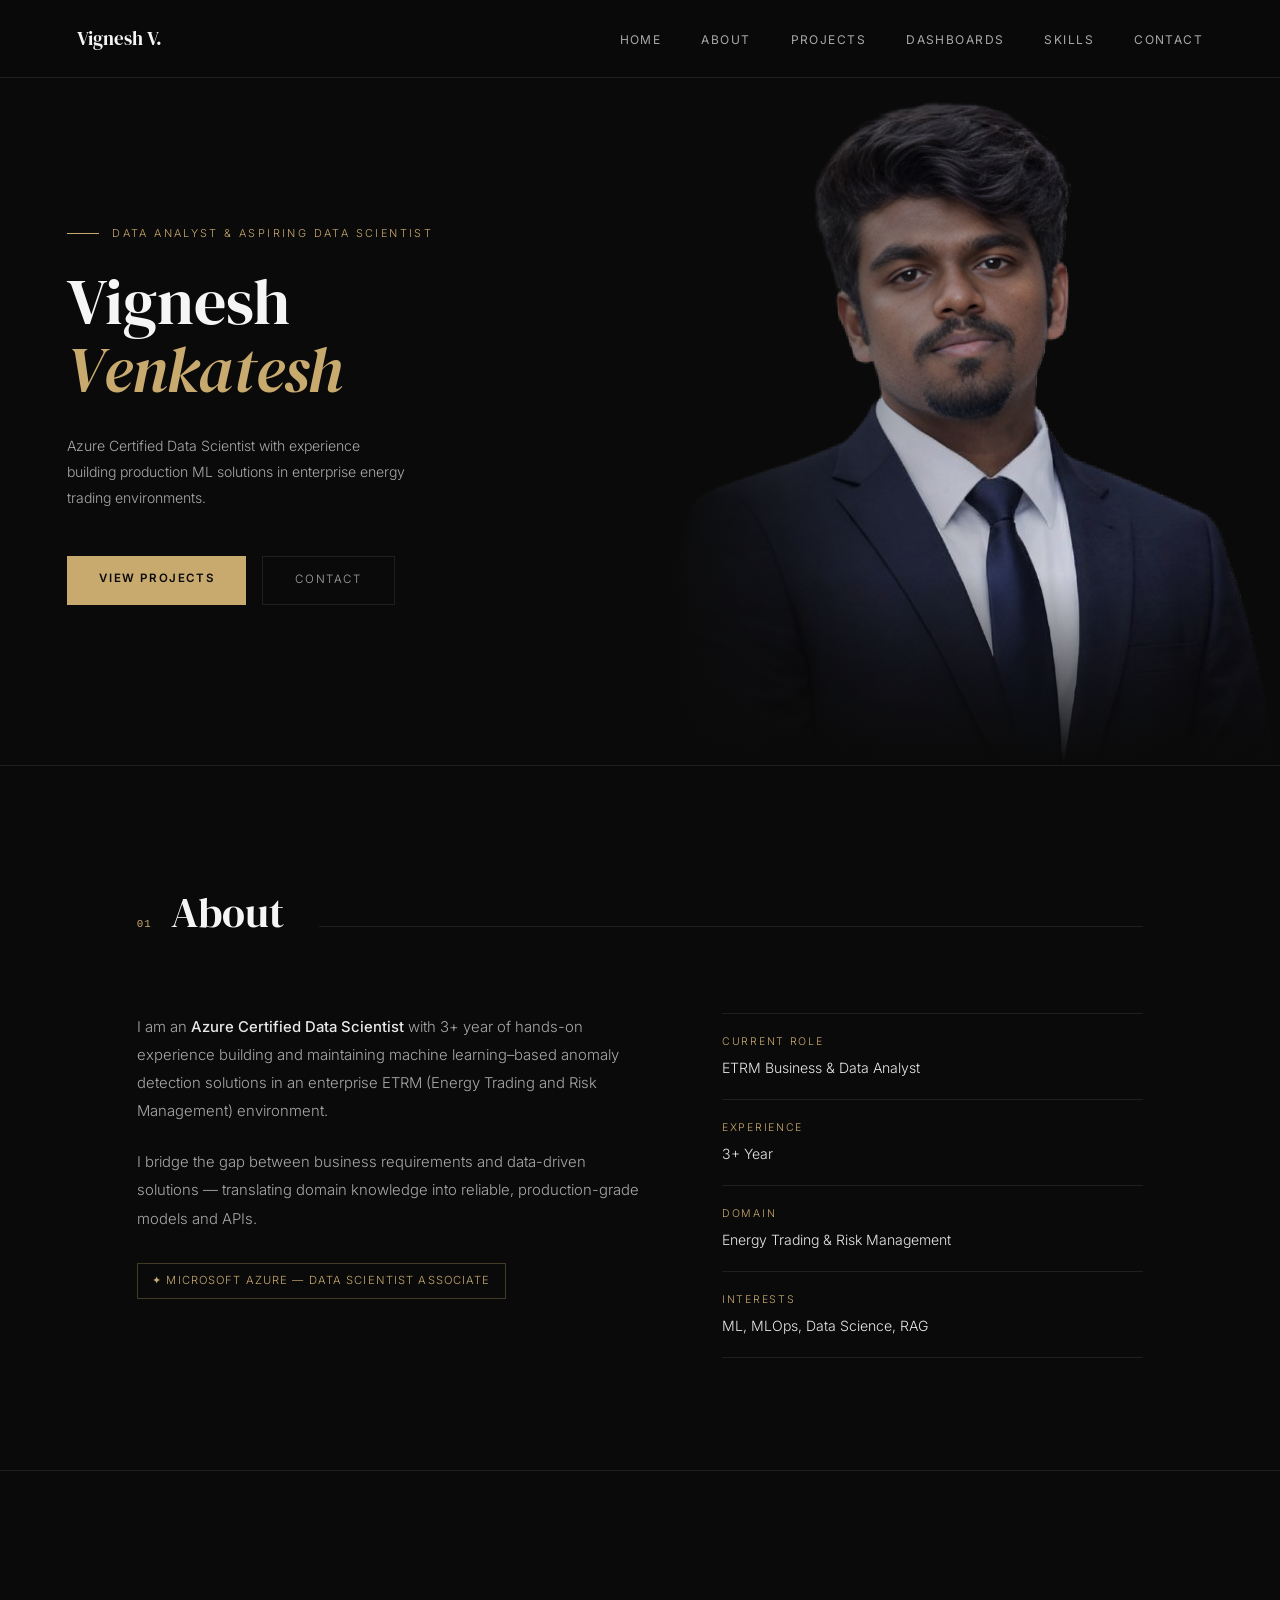
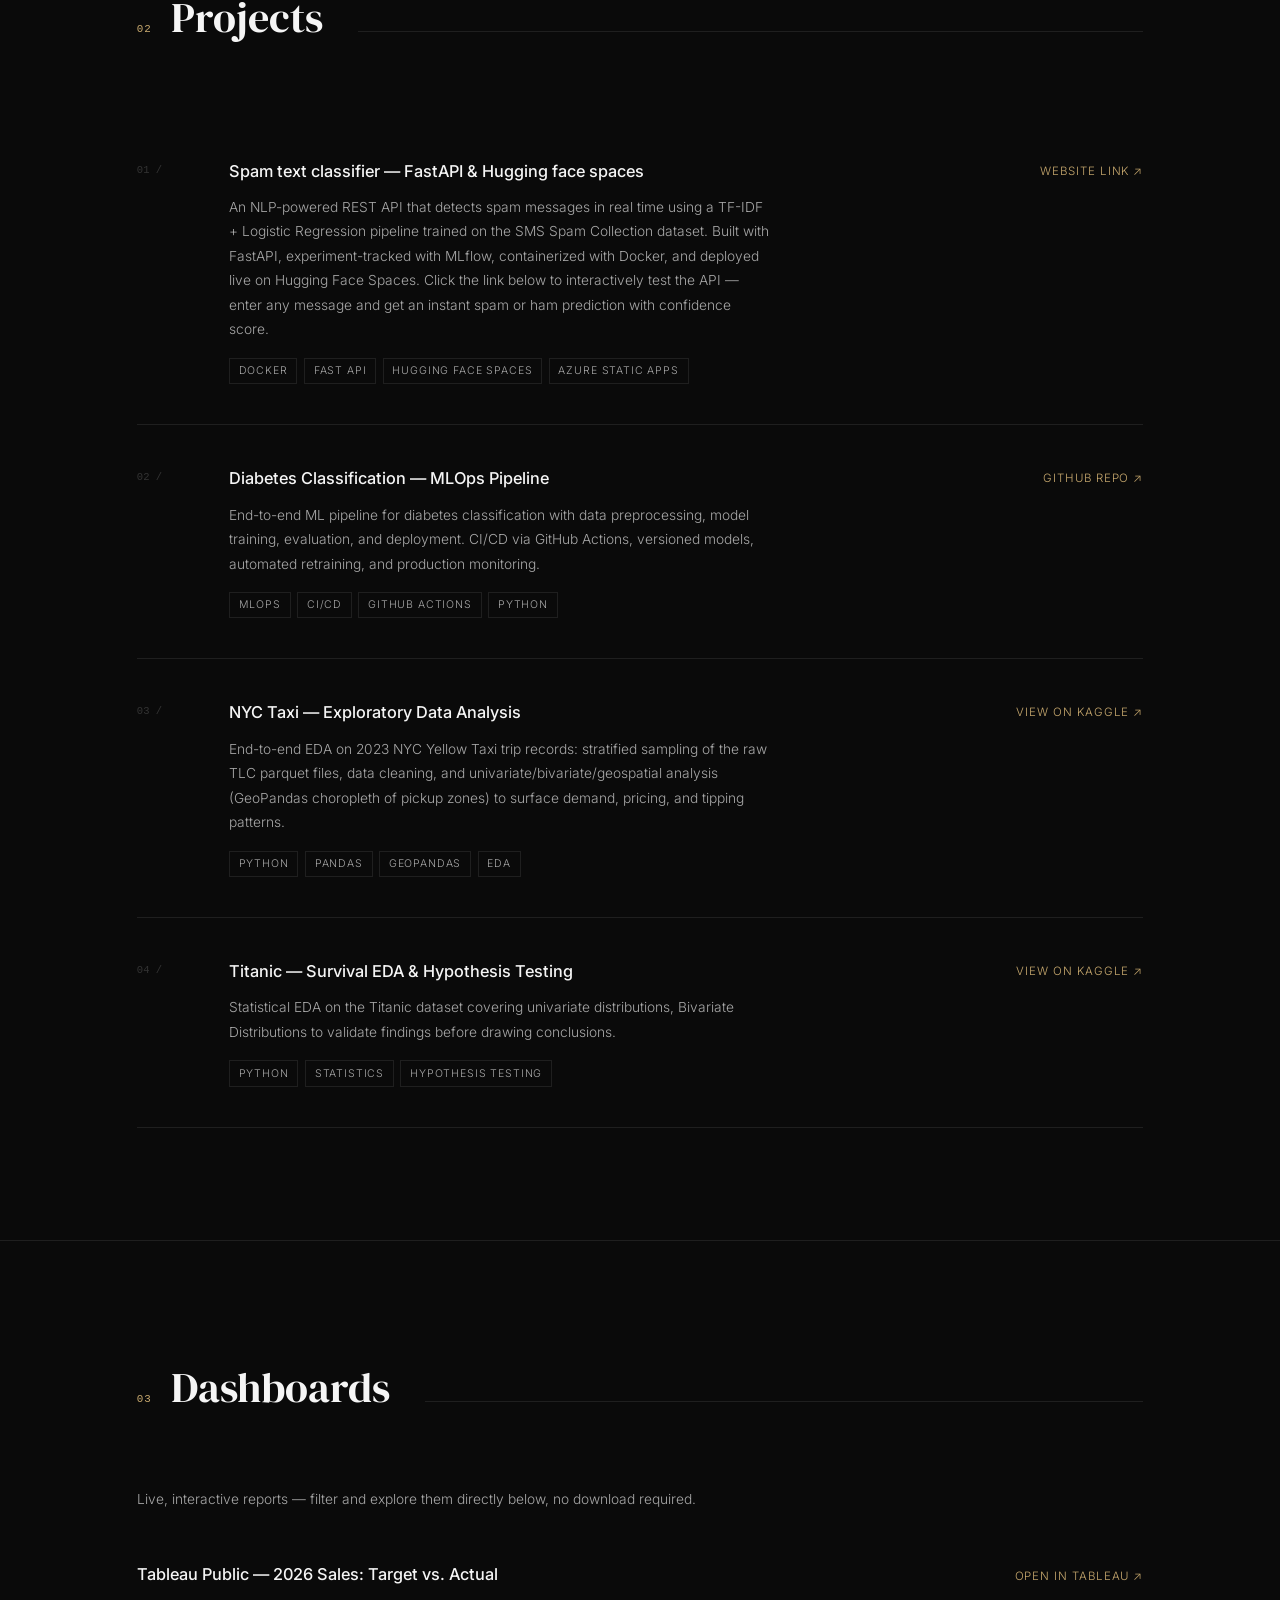
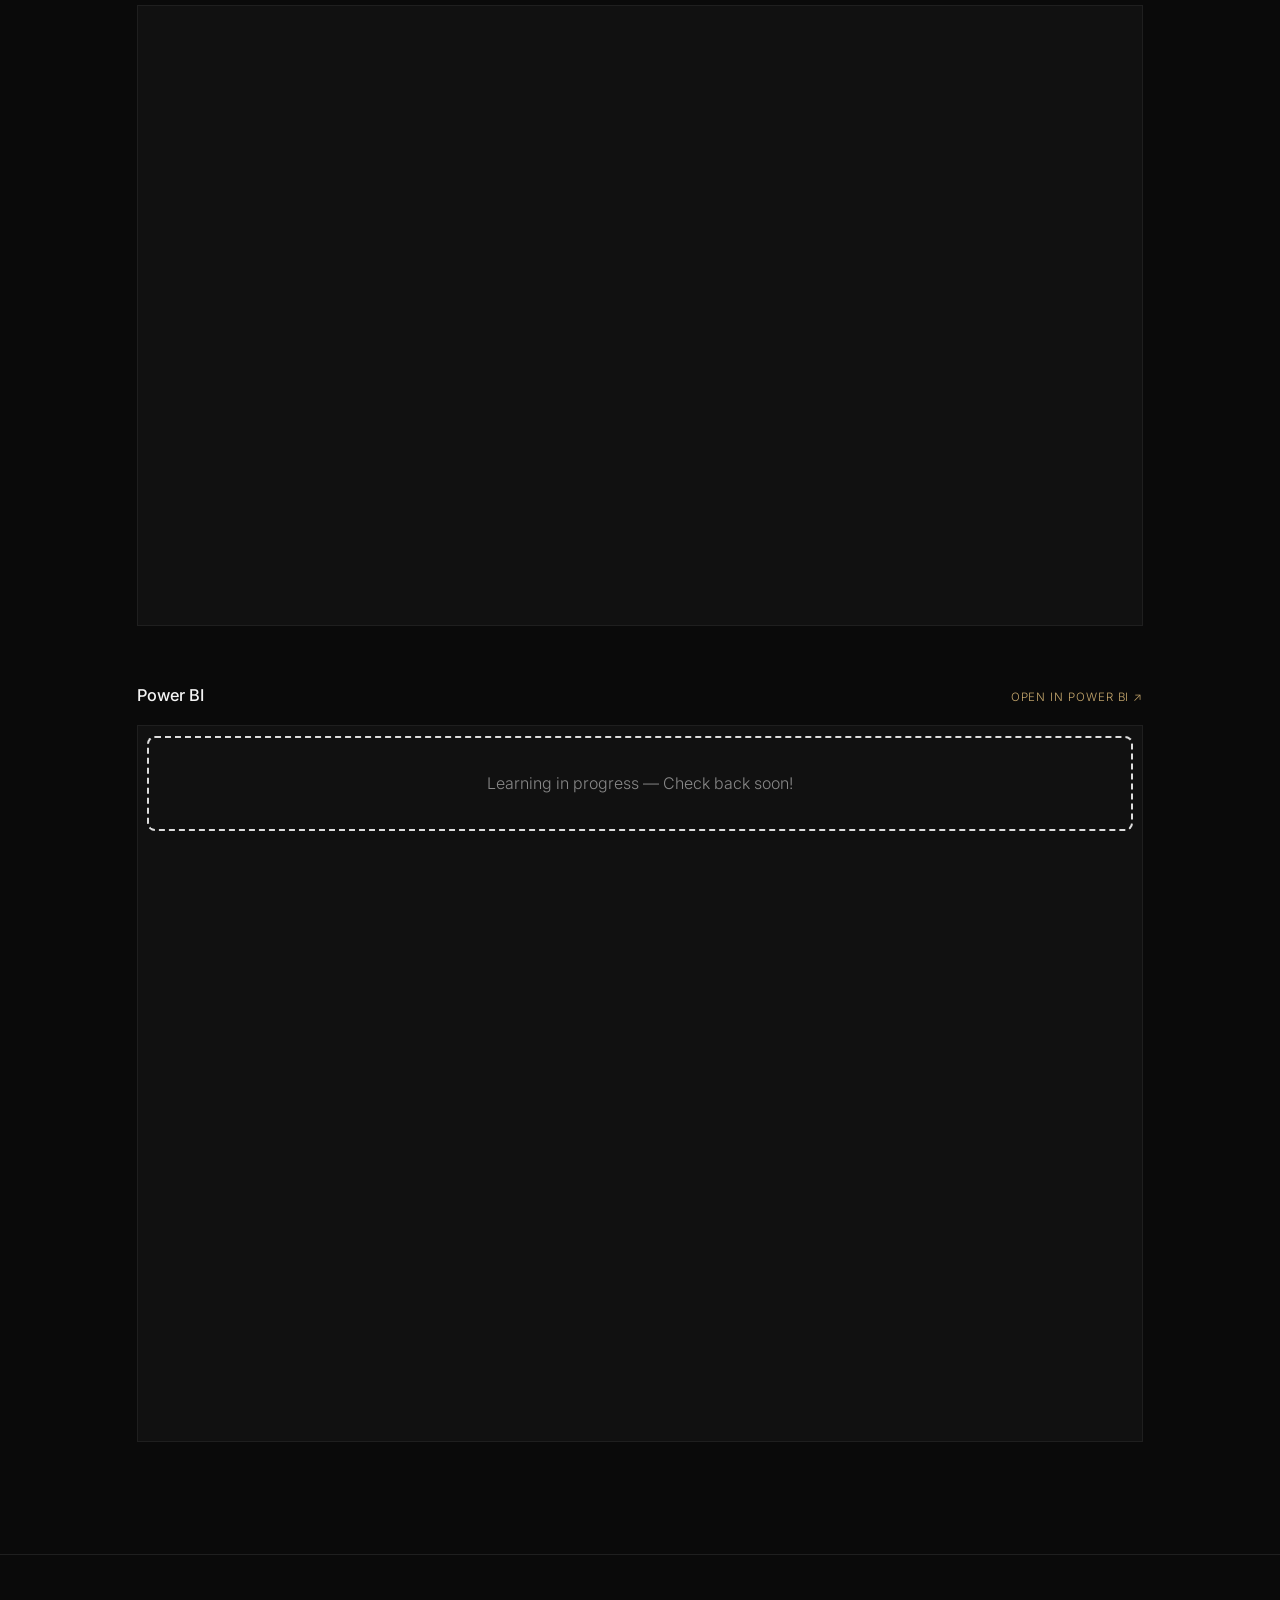
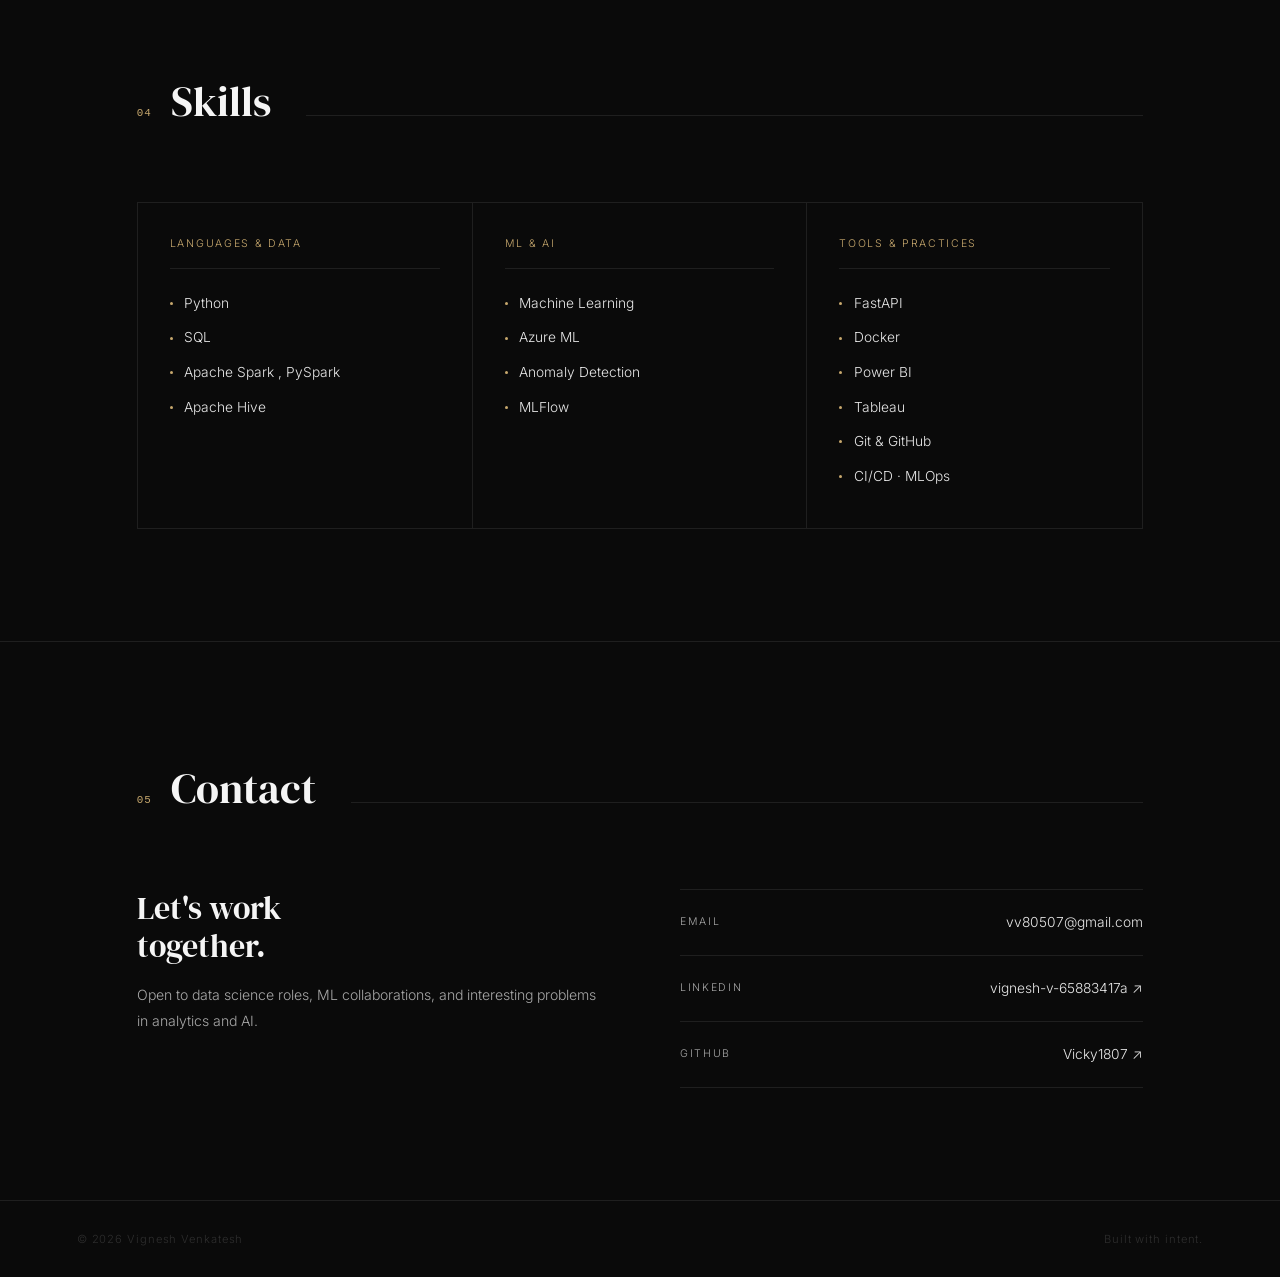
==== index.html @ f5998742 "updated skills section" ====
<!doctype html>
<html lang="en">
  <head>
    <meta charset="UTF-8" />
    <meta name="viewport" content="width=device-width, initial-scale=1.0" />
    <title>Vignesh — Data Scientist</title>
    <link href="https://fonts.googleapis.com/css2?family=Inter:wght@300;400;500;600&family=DM+Serif+Display:ital@0;1&display=swap" rel="stylesheet" />
    <style>
      *, *::before, *::after { box-sizing: border-box; margin: 0; padding: 0; }

      :root {
        --bg:       #0a0a0a;
        --surface:  #111111;
        --border:   #1f1f1f;
        --accent:   #c8a96e;
        --text:     #a8a8a8;
        --text-hi:  #e8e8e8;
        --white:    #f5f5f5;
        --serif:    'DM Serif Display', serif;
        --sans:     'Inter', sans-serif;
        --mono:     'Courier New', monospace;
      }

      html { scroll-behavior: smooth; }

      body {
        background: var(--bg);
        color: var(--text);
        font-family: var(--sans);
        font-weight: 300;
        line-height: 1.7;
        overflow-x: hidden;
      }

      /* ── NAV ── */
      nav {
        position: fixed;
        top: 0; left: 0; right: 0;
        z-index: 100;
        display: flex;
        align-items: center;
        justify-content: space-between;
        padding: 1.4rem 6%;
        background: rgba(10,10,10,0.92);
        backdrop-filter: blur(16px);
        border-bottom: 1px solid var(--border);
      }

      .logo {
        font-family: var(--serif);
        font-size: 1.2rem;
        color: var(--white);
        font-weight: 400;
      }

      nav ul { list-style: none; display: flex; gap: 2.5rem; }

      nav ul a {
        font-size: 0.75rem;
        font-weight: 400;
        color: var(--text);
        text-decoration: none;
        letter-spacing: 0.12em;
        text-transform: uppercase;
        transition: color 0.2s;
      }

      nav ul a:hover { color: var(--white); }

      /* ── HERO ── */
      .hero {
        min-height: 85vh;
        display: grid;
        grid-template-columns: 1fr 0.9fr;
        overflow: hidden;
      }

      .hero-left {
        display: flex;
        flex-direction: column;
        justify-content: center;
        padding: 8rem 6% 4rem 10%;
        position: relative;
        z-index: 2;
      }

      .hero-eyebrow {
        font-size: 0.68rem;
        letter-spacing: 0.22em;
        text-transform: uppercase;
        color: var(--accent);
        margin-bottom: 1.6rem;
        display: flex;
        align-items: center;
        gap: 0.8rem;
        animation: fadeUp 1s ease both;
      }

      .hero-eyebrow::before {
        content: '';
        width: 2rem; height: 1px;
        background: var(--accent);
      }

      .hero-left h1 {
        font-family: var(--serif);
        font-size: clamp(3rem, 5vw, 5rem);
        font-weight: 400;
        color: var(--white);
        line-height: 1.06;
        margin-bottom: 1.8rem;
        animation: fadeUp 1s 0.1s ease both;
      }

      .hero-left h1 em {
        color: var(--accent);
        font-style: italic;
      }

      .hero-desc {
        font-size: 0.88rem;
        color: var(--text);
        max-width: 340px;
        line-height: 1.85;
        margin-bottom: 2.8rem;
        animation: fadeUp 1s 0.2s ease both;
      }

      .hero-actions {
        display: flex;
        gap: 1rem;
        animation: fadeUp 1s 0.3s ease both;
      }

      .btn-primary {
        padding: 0.85rem 2rem;
        background: var(--accent);
        color: #0a0a0a;
        font-size: 0.72rem;
        font-weight: 600;
        letter-spacing: 0.14em;
        text-transform: uppercase;
        text-decoration: none;
        transition: opacity 0.2s;
      }

      .btn-primary:hover { opacity: 0.82; }

      .btn-ghost {
        padding: 0.85rem 2rem;
        border: 1px solid var(--border);
        color: var(--text);
        font-size: 0.72rem;
        letter-spacing: 0.14em;
        text-transform: uppercase;
        text-decoration: none;
        transition: border-color 0.2s, color 0.2s;
      }

      .btn-ghost:hover { border-color: var(--text); color: var(--white); }

      /* Right — full-bleed portrait, NO circle */
      .hero-right {
        position: relative;
        overflow: hidden;
        padding-top: 5rem;
      }

      .hero-right img {
        width: 100%;
        height: 100%;
        object-fit: cover;
        object-position: top center;
        display: block;
        filter: grayscale(10%) contrast(1.04);
        animation: imgReveal 1.3s 0.15s cubic-bezier(0.77,0,0.18,1) both;
      }

      /* Blend left edge into background */
      .hero-right::before {
        content: '';
        position: absolute;
        inset: 0;
        background: linear-gradient(to right, var(--bg) 0%, rgba(10,10,10,0.25) 35%, transparent 65%);
        z-index: 1;
      }

      /* Bottom fade */
      .hero-right::after {
        content: '';
        position: absolute;
        bottom: 0; left: 0; right: 0;
        height: 25%;
        background: linear-gradient(to top, var(--bg), transparent);
        z-index: 1;
      }

      /* ── DIVIDER ── */
      .divider { width: 100%; height: 1px; background: var(--border); }

      /* ── SECTIONS ── */
      .section {
        padding: 7rem 6%;
        max-width: 1160px;
        margin: 0 auto;
      }

      .section-header {
        display: flex;
        align-items: baseline;
        gap: 1.2rem;
        margin-bottom: 4rem;
      }

      .section-num {
        font-family: var(--mono);
        font-size: 0.68rem;
        color: var(--accent);
        letter-spacing: 0.08em;
      }

      .section-header h2 {
        font-family: var(--serif);
        font-size: clamp(1.8rem, 3.5vw, 2.6rem);
        font-weight: 400;
        color: var(--white);
      }

      .section-header::after {
        content: '';
        flex: 1;
        height: 1px;
        background: var(--border);
        margin-left: 1rem;
      }

      /* ── ABOUT ── */
      .about-grid {
        display: grid;
        grid-template-columns: 1.2fr 1fr;
        gap: 5rem;
        align-items: start;
      }

      .about-text p {
        font-size: 0.93rem;
        line-height: 1.9;
        color: var(--text);
        margin-bottom: 1.4rem;
      }

      .about-text p strong { color: var(--text-hi); font-weight: 500; }

      .cert-tag {
        display: inline-flex;
        align-items: center;
        gap: 0.5rem;
        padding: 0.45rem 0.9rem;
        border: 1px solid rgba(200,169,110,0.3);
        color: var(--accent);
        font-size: 0.7rem;
        letter-spacing: 0.1em;
        text-transform: uppercase;
        margin-top: 0.5rem;
      }

      .about-meta { display: flex; flex-direction: column; }

      .meta-item {
        padding: 1.2rem 0;
        border-bottom: 1px solid var(--border);
      }

      .meta-item:first-child { border-top: 1px solid var(--border); }

      .meta-label {
        font-size: 0.66rem;
        letter-spacing: 0.16em;
        text-transform: uppercase;
        color: var(--accent);
        margin-bottom: 0.3rem;
      }

      .meta-value { font-size: 0.88rem; color: var(--text-hi); }

      /* ── PROJECTS ── */
      .project-item {
        display: grid;
        grid-template-columns: 60px 1fr auto;
        gap: 2rem;
        padding: 2.5rem 0;
        border-bottom: 1px solid var(--border);
        transition: padding-left 0.25s;
      }

      .project-item:first-child { border-top: 1px solid var(--border); }
      .project-item:hover { padding-left: 0.8rem; }

      .project-index {
        font-family: var(--mono);
        font-size: 0.66rem;
        color: #333;
        padding-top: 0.25rem;
      }

      .project-body h3 {
        font-size: 1.02rem;
        font-weight: 500;
        color: var(--white);
        margin-bottom: 0.6rem;
      }

      .project-body p {
        font-size: 0.86rem;
        color: var(--text);
        line-height: 1.78;
        max-width: 540px;
      }

      .project-tags {
        display: flex;
        flex-wrap: wrap;
        gap: 0.4rem;
        margin-top: 1rem;
      }

      .project-tags span {
        font-size: 0.66rem;
        letter-spacing: 0.08em;
        text-transform: uppercase;
        color: var(--text);
        border: 1px solid var(--border);
        padding: 0.2rem 0.55rem;
      }

      .project-link-btn {
        color: var(--accent);
        text-decoration: none;
        font-size: 0.72rem;
        letter-spacing: 0.08em;
        text-transform: uppercase;
        padding-top: 0.25rem;
        white-space: nowrap;
        transition: opacity 0.2s;
      }

      .project-link-btn:hover { opacity: 0.65; }

      /* ── DASHBOARDS ── */
      .dash-item { margin-bottom: 3.5rem; }
      .dash-item:last-child { margin-bottom: 0; }

      .dash-head {
        display: flex;
        align-items: baseline;
        justify-content: space-between;
        gap: 1rem;
        margin-bottom: 1rem;
      }

      .dash-head h3 {
        font-size: 1.02rem;
        font-weight: 500;
        color: var(--white);
      }

      .dash-frame {
        border: 1px solid var(--border);
        background: var(--surface);
        padding: 0.6rem;
        overflow: hidden;
      }

      .dash-frame iframe { display: block; border: none; }

      /* ── SKILLS ── */
      .skills-layout {
        display: grid;
        grid-template-columns: repeat(3, 1fr);
        border: 1px solid var(--border);
      }

      .skill-group {
        padding: 2rem 2rem 2.5rem;
        border-right: 1px solid var(--border);
      }

      .skill-group:last-child { border-right: none; }

      .skill-group-title {
        font-size: 0.66rem;
        letter-spacing: 0.16em;
        text-transform: uppercase;
        color: var(--accent);
        margin-bottom: 1.4rem;
        padding-bottom: 1rem;
        border-bottom: 1px solid var(--border);
      }

      .skill-group ul { list-style: none; display: flex; flex-direction: column; gap: 0.7rem; }

      .skill-group li {
        font-size: 0.86rem;
        color: var(--text-hi);
        display: flex;
        align-items: center;
        gap: 0.7rem;
      }

      .skill-group li::before {
        content: '';
        width: 3px; height: 3px;
        background: var(--accent);
        border-radius: 50%;
        flex-shrink: 0;
      }

      /* ── CONTACT ── */
      .contact-grid {
        display: grid;
        grid-template-columns: 1fr 1fr;
        gap: 5rem;
        align-items: start;
      }

      .contact-intro h3 {
        font-family: var(--serif);
        font-size: 2rem;
        font-weight: 400;
        color: var(--white);
        margin-bottom: 1rem;
        line-height: 1.2;
      }

      .contact-intro p {
        font-size: 0.88rem;
        color: var(--text);
        line-height: 1.85;
      }

      .contact-row {
        display: flex;
        align-items: center;
        justify-content: space-between;
        padding: 1.3rem 0;
        border-bottom: 1px solid var(--border);
        text-decoration: none;
        transition: padding-left 0.2s;
      }

      .contact-row:first-child { border-top: 1px solid var(--border); }
      .contact-row:hover { padding-left: 0.5rem; }

      .contact-row-label {
        font-size: 0.66rem;
        letter-spacing: 0.16em;
        text-transform: uppercase;
        color: var(--text);
      }

      .contact-row-value {
        font-size: 0.86rem;
        color: var(--text-hi);
        transition: color 0.2s;
      }

      .contact-row:hover .contact-row-value { color: var(--accent); }

      /* ── FOOTER ── */
      footer {
        border-top: 1px solid var(--border);
        padding: 1.8rem 6%;
        display: flex;
        justify-content: space-between;
        font-size: 0.7rem;
        letter-spacing: 0.08em;
        color: #2e2e2e;
      }

      /* ── ANIMATIONS ── */
      @keyframes fadeUp {
        from { opacity: 0; transform: translateY(22px); }
        to   { opacity: 1; transform: translateY(0); }
      }

      @keyframes imgReveal {
        from { clip-path: inset(0 100% 0 0); }
        to   { clip-path: inset(0 0% 0 0); }
      }

      /* ── RESPONSIVE ── */
      @media (max-width: 900px) {
        .hero { grid-template-columns: 1fr; }
        .hero-right { height: 65vw; }
        .hero-left { padding: 8rem 6% 4rem; }
        .about-grid, .contact-grid { grid-template-columns: 1fr; gap: 2.5rem; }
        .skills-layout { grid-template-columns: 1fr; }
        .skill-group { border-right: none; border-bottom: 1px solid var(--border); }
        .skill-group:last-child { border-bottom: none; }
        .project-item { grid-template-columns: 50px 1fr; }
        .project-link-btn { display: none; }
        nav ul { gap: 1.2rem; }
      }
    </style>
  </head>
  <body>

    <nav>
      <div class="logo">Vignesh V.</div>
      <ul>
        <li><a href="#home">Home</a></li>
        <li><a href="#about">About</a></li>
        <li><a href="#projects">Projects</a></li>
        <li><a href="#dashboards">Dashboards</a></li>
        <li><a href="#skills">Skills</a></li>
        <li><a href="#contact">Contact</a></li>
      </ul>
    </nav>

    <!-- HERO -->
    <section id="home" class="hero">
      <div class="hero-left">
        <div class="hero-eyebrow">Data Analyst &amp; Aspiring Data Scientist</div>
        <h1>Vignesh<br><em>Venkatesh</em></h1>
        <p class="hero-desc">
          Azure Certified Data Scientist with experience building production ML solutions
          in enterprise energy trading environments.
        </p>
        <div class="hero-actions">
          <a href="#projects" class="btn-primary">View Projects</a>
          <a href="#contact" class="btn-ghost">Contact</a>
        </div>
      </div>
      <div class="hero-right">
        <img src="vignesh.png" alt="Vignesh Venkatesh" />
      </div>
    </section>

    <div class="divider"></div>

    <!-- ABOUT -->
    <div class="section" id="about">
      <div class="section-header">
        <span class="section-num">01</span>
        <h2>About</h2>
      </div>
      <div class="about-grid">
        <div class="about-text">
          <p>
            I am an <strong>Azure Certified Data Scientist</strong> with 3+ year of hands-on experience
            building and maintaining machine learning–based anomaly detection solutions in an enterprise
            ETRM (Energy Trading and Risk Management) environment.
          </p>
          <p>
            I bridge the gap between business requirements and data-driven solutions — translating
            domain knowledge into reliable, production-grade models and APIs.
          </p>
          <div class="cert-tag">✦ Microsoft Azure — Data Scientist Associate</div>
        </div>
        <div class="about-meta">
          <div class="meta-item">
            <div class="meta-label">Current Role</div>
            <div class="meta-value">ETRM Business & Data Analyst</div>
          </div>
          <div class="meta-item">
            <div class="meta-label">Experience</div>
            <div class="meta-value">3+ Year</div>
          </div>
          <div class="meta-item">
            <div class="meta-label">Domain</div>
            <div class="meta-value">Energy Trading & Risk Management</div>
          </div>
          <div class="meta-item">
            <div class="meta-label">Interests</div>
            <div class="meta-value">ML, MLOps, Data Science, RAG</div>
          </div>
        </div>
      </div>
    </div>

    <div class="divider"></div>

    <!-- PROJECTS -->
    <div class="section" id="projects">
      <div class="section-header">
        <span class="section-num">02</span>
        <h2>Projects</h2>
      </div>

      <div class="project-item">
        <div class="project-index">01 /</div>
        <div class="project-body">
          <h3>Spam text classifier — FastAPI & Hugging face spaces</h3>
          <p>An NLP-powered REST API that detects spam messages in real time using a TF-IDF + Logistic Regression pipeline trained on the SMS Spam Collection dataset. Built with FastAPI, experiment-tracked with MLflow, containerized with Docker, and deployed live on Hugging Face Spaces.
Click the link below to interactively test the API — enter any message and get an instant spam or ham prediction with confidence score.</p>
          <div class="project-tags">
            <span>Docker</span><span>Fast API</span><span>Hugging face spaces</span><span>Azure Static apps</span>
          </div>
        </div>
        <a href="https://lemon-ground-0a6d71c1e.7.azurestaticapps.net/"
           target="_blank" class="project-link-btn">Website Link ↗</a>
      </div>

      <div class="project-item">
        <div class="project-index">02 /</div>
        <div class="project-body">
          <h3>Diabetes Classification — MLOps Pipeline</h3>
          <p>End-to-end ML pipeline for diabetes classification with data preprocessing, model training,
          evaluation, and deployment. CI/CD via GitHub Actions, versioned models, automated retraining,
          and production monitoring.</p>
          <div class="project-tags">
            <span>MLOps</span><span>CI/CD</span><span>GitHub Actions</span><span>Python</span>
          </div>
        </div>
        <a href="https://github.com/Vicky1807/github-actions-for-model-training"
           target="_blank" class="project-link-btn">Github Repo ↗</a>
      </div>

      <div class="project-item">
        <div class="project-index">03 /</div>
        <div class="project-body">
          <h3>NYC Taxi — Exploratory Data Analysis</h3>
          <p>End-to-end EDA on 2023 NYC Yellow Taxi trip records: stratified sampling of the raw
          TLC parquet files, data cleaning, and univariate/bivariate/geospatial analysis (GeoPandas
          choropleth of pickup zones) to surface demand, pricing, and tipping patterns.</p>
          <div class="project-tags">
            <span>Python</span><span>Pandas</span><span>GeoPandas</span><span>EDA</span>
          </div>
        </div>
        <a href="https://www.kaggle.com/vicky1807"
           target="_blank" class="project-link-btn">View on Kaggle ↗</a>
      </div>

      <div class="project-item">
        <div class="project-index">04 /</div>
        <div class="project-body">
          <h3>Titanic — Survival EDA & Hypothesis Testing</h3>
          <p>Statistical EDA on the Titanic dataset covering univariate distributions, Bivariate Distributions to
          validate findings before drawing conclusions.</p>
          <div class="project-tags">
            <span>Python</span><span>Statistics</span><span>Hypothesis Testing</span>
          </div>
        </div>
        <a href="https://www.kaggle.com/code/vickyy1807/eda-on-titanic-passenger-data"
           target="_blank" class="project-link-btn">View on Kaggle ↗</a>
      </div>
    </div>

    <div class="divider"></div>

    <!-- DASHBOARDS -->
    <div class="section" id="dashboards">
      <div class="section-header">
        <span class="section-num">03</span>
        <h2>Dashboards</h2>
      </div>

      <p style="font-size:0.86rem; color:var(--text); max-width:640px; margin-bottom:3rem; line-height:1.85;">
        Live, interactive reports — filter and explore them directly below, no download required.
      </p>

      <div class="dash-item">
        <div class="dash-head">
          <h3>Tableau Public — 2026 Sales: Target vs. Actual</h3>
          <a href="https://public.tableau.com/app/profile/vignesh.v1012" target="_blank" class="project-link-btn">Open in Tableau ↗</a>
        </div>
        <div class="dash-frame">
          <div class='tableauPlaceholder' id='viz1783155967207' style='position: relative'><noscript><a href='#'><img alt='2026 | Sales vs Targets ' src='https:&#47;&#47;public.tableau.com&#47;static&#47;images&#47;Sa&#47;SalestargetvsAchivedKPIViz&#47;CYSales&#47;1_rss.png' style='border: none' /></a></noscript><object class='tableauViz'  style='display:none;'><param name='host_url' value='https%3A%2F%2Fpublic.tableau.com%2F' /> <param name='embed_code_version' value='3' /> <param name='site_root' value='' /><param name='name' value='SalestargetvsAchivedKPIViz&#47;CYSales' /><param name='tabs' value='no' /><param name='toolbar' value='yes' /><param name='static_image' value='https:&#47;&#47;public.tableau.com&#47;static&#47;images&#47;Sa&#47;SalestargetvsAchivedKPIViz&#47;CYSales&#47;1.png' /> <param name='animate_transition' value='yes' /><param name='display_static_image' value='yes' /><param name='display_spinner' value='yes' /><param name='display_overlay' value='yes' /><param name='display_count' value='yes' /><param name='language' value='en-US' /></object></div>                <script type='text/javascript'>                    var divElement = document.getElementById('viz1783155967207');                    var vizElement = divElement.getElementsByTagName('object')[0];                    vizElement.style.width='100%';vizElement.style.height=(divElement.offsetWidth*0.75)+'px';                    var scriptElement = document.createElement('script');                    scriptElement.src = 'https://public.tableau.com/javascripts/api/viz_v1.js';                    vizElement.parentNode.insertBefore(scriptElement, vizElement);                </script>
          <iframe
            src="https://public.tableau.com/app/profile/vignesh.v1012/vizzes"
            width="100%" height="600" frameborder="0" allowfullscreen>
          </iframe>
        </div>
      </div>

      <div class="dash-item">
        <div class="dash-head">
          <h3>Power BI </h3>
          <a href="#" target="_blank" class="project-link-btn">Open in Power BI ↗</a>
        </div>
        <div class="dash-frame">
         <div style="padding: 2rem; text-align: center; color: #888; border: 2px dashed #ddd; border-radius: 8px;">
            Learning in progress — Check back soon!
          </div>
          <iframe
            src="https://app.powerbi.com/view?r=YOUR_PUBLISH_TO_WEB_ID"
            width="100%" height="600" frameborder="0" allowfullscreen>
          </iframe>
        </div>
      </div>
    </div>

    <div class="divider"></div>

    <!-- SKILLS -->
    <div class="section" id="skills">
      <div class="section-header">
        <span class="section-num">04</span>
        <h2>Skills</h2>
      </div>
      <div class="skills-layout">
        <div class="skill-group">
          <div class="skill-group-title">Languages & Data</div>
          <ul>
            <li>Python</li>
            <li>SQL</li>
            <li>Apache Spark , PySpark</li>
            <li>Apache Hive</li>
          </ul>
        </div>
        <div class="skill-group">
          <div class="skill-group-title">ML & AI</div>
          <ul>
            <li>Machine Learning</li>
            <li>Azure ML</li>
            <li>Anomaly Detection</li>
            <li>MLFlow</li>
          </ul>
        </div>
        <div class="skill-group">
          <div class="skill-group-title">Tools & Practices</div>
          <ul>
            <li>FastAPI</li>
            <li>Docker</li>
            <li>Power BI</li>
            <li>Tableau</li>
            <li>Git & GitHub</li>
            <li>CI/CD · MLOps</li>
          </ul>
        </div>
      </div>
    </div>

    <div class="divider"></div>

    <!-- CONTACT -->
    <div class="section" id="contact">
      <div class="section-header">
        <span class="section-num">05</span>
        <h2>Contact</h2>
      </div>
      <div class="contact-grid">
        <div class="contact-intro">
          <h3>Let's work<br>together.</h3>
          <p>Open to data science roles, ML collaborations, and interesting problems in analytics and AI.</p>
        </div>
        <div>
          <a href="mailto:vv80507@gmail.com" class="contact-row">
            <span class="contact-row-label">Email</span>
            <span class="contact-row-value">vv80507@gmail.com</span>
          </a>
          <a href="https://linkedin.com/in/vignesh-v-65883417a" target="_blank" class="contact-row">
            <span class="contact-row-label">LinkedIn</span>
            <span class="contact-row-value">vignesh-v-65883417a ↗</span>
          </a>
          <a href="https://github.com/Vicky1807" target="_blank" class="contact-row">
            <span class="contact-row-label">GitHub</span>
            <span class="contact-row-value">Vicky1807 ↗</span>
          </a>
        </div>
      </div>
    </div>

    <footer>
      <span>© 2026 Vignesh Venkatesh</span>
      <span>Built with intent.</span>
    </footer>

  </body>
</html>
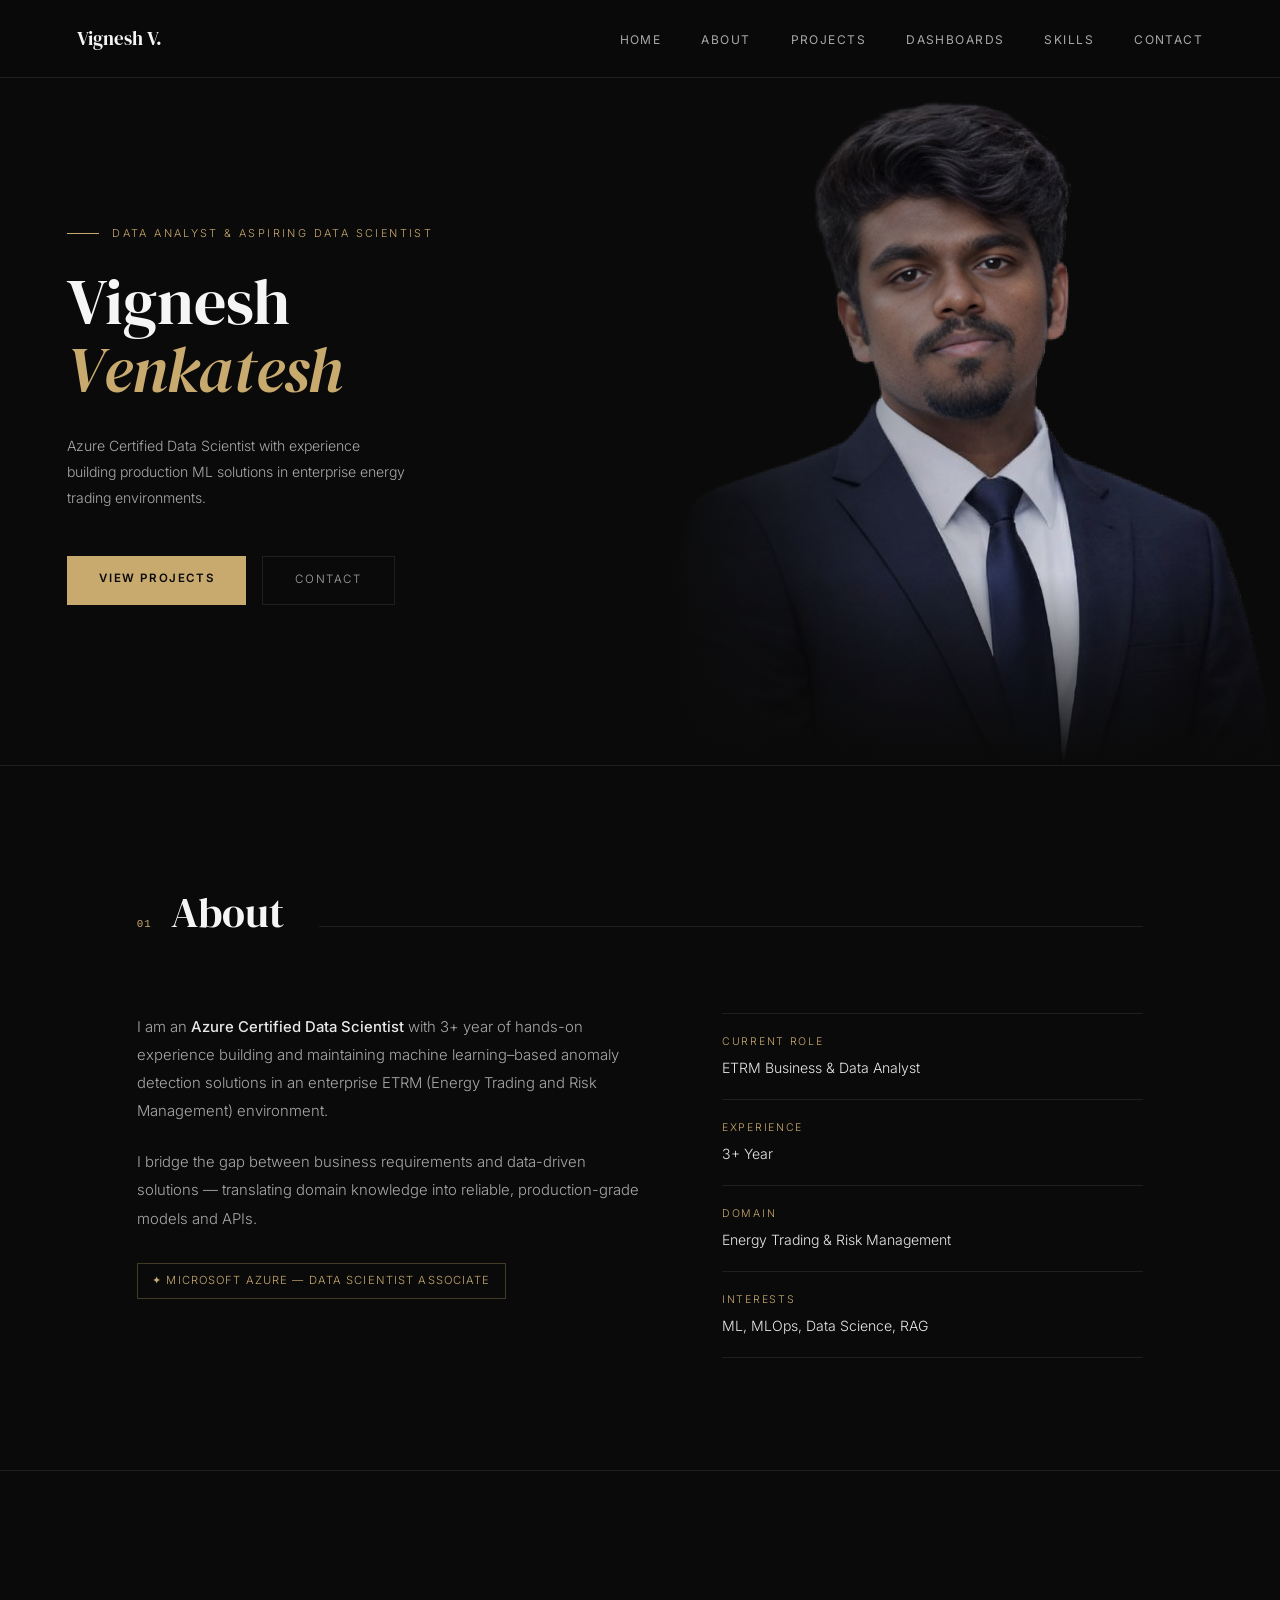
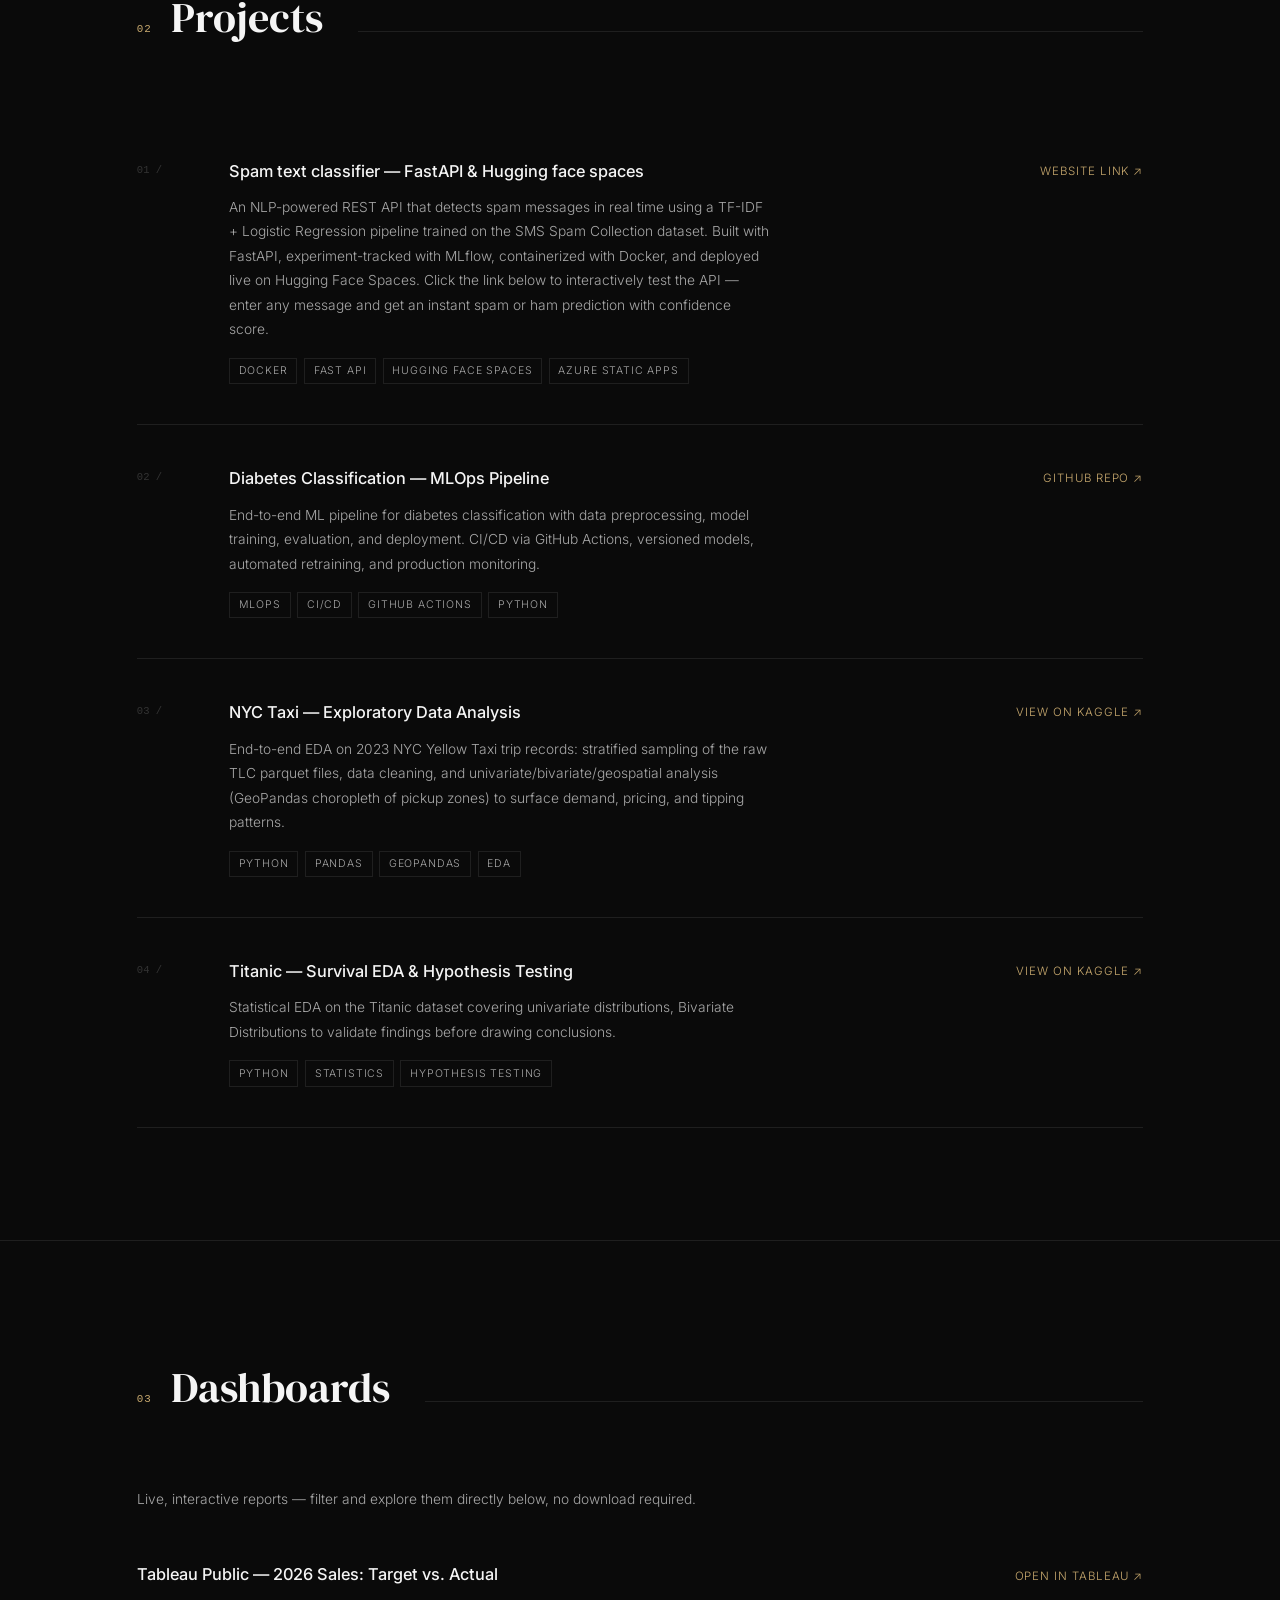
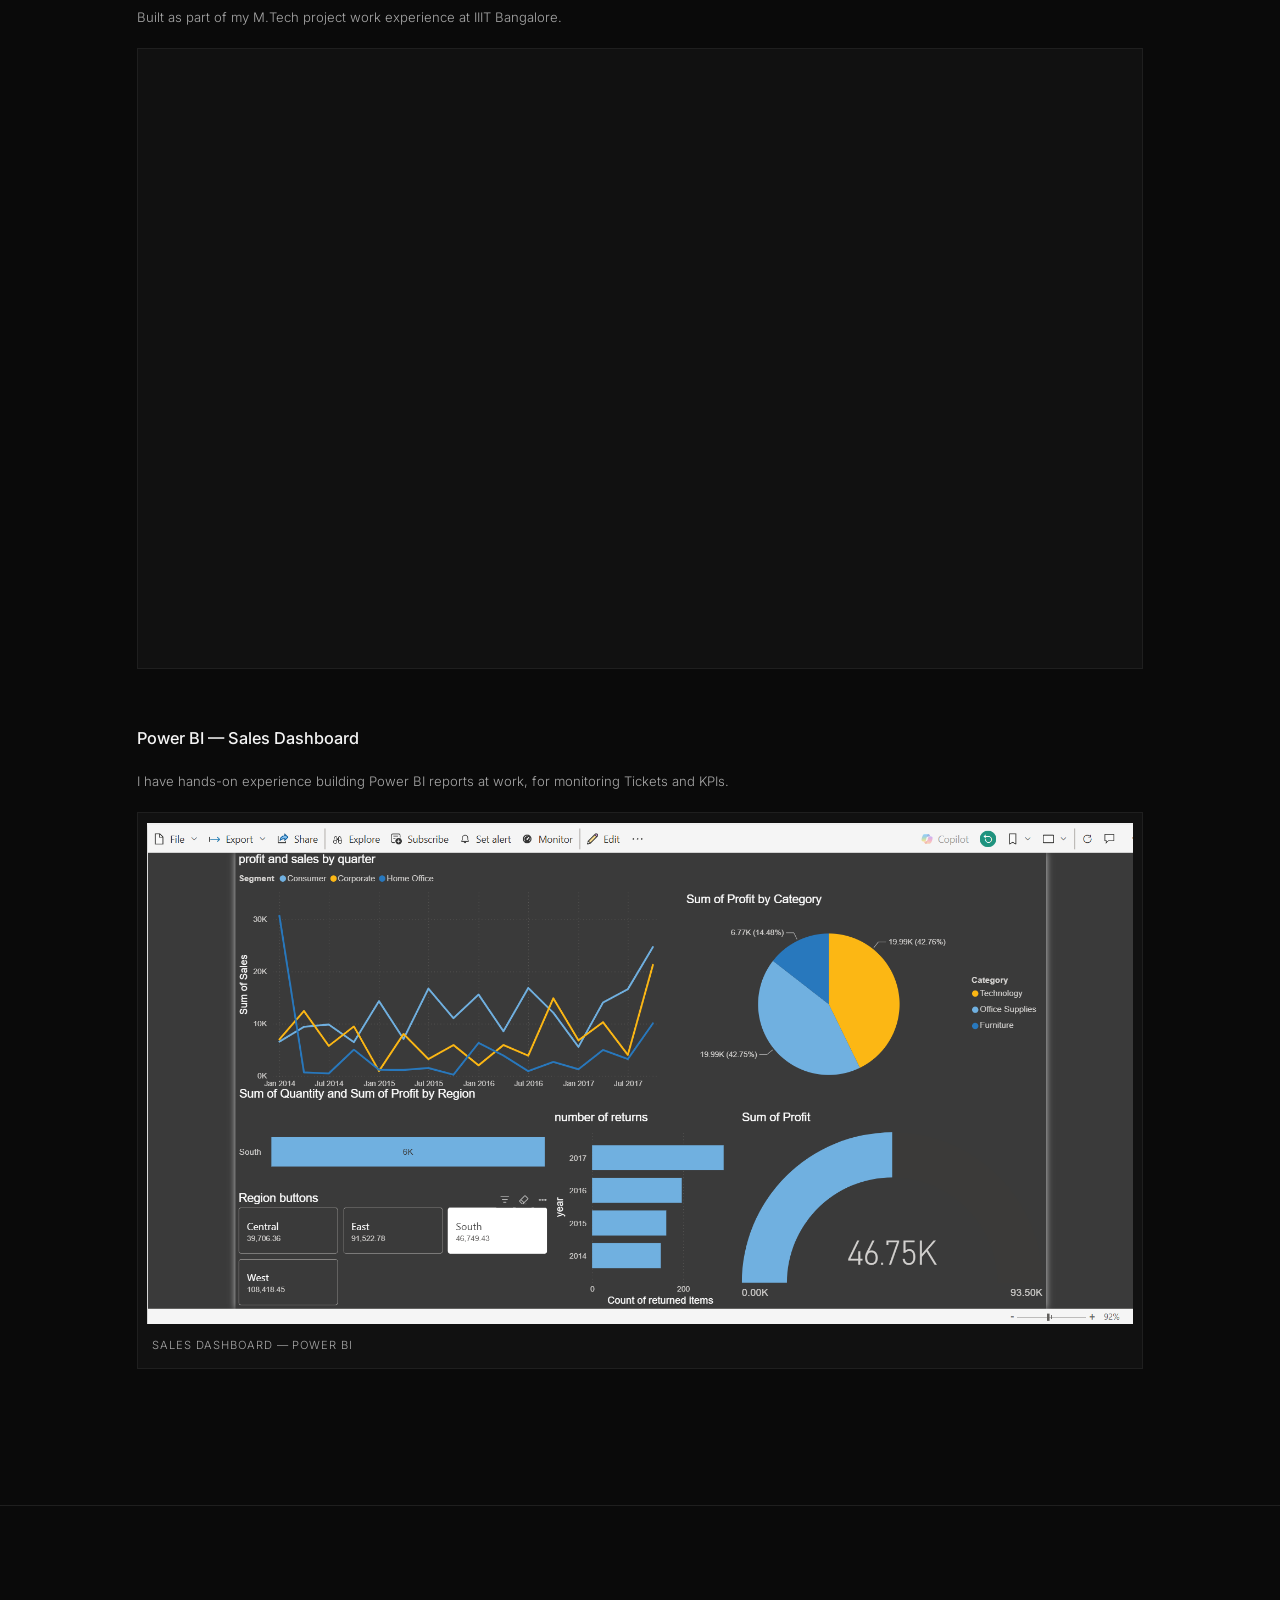
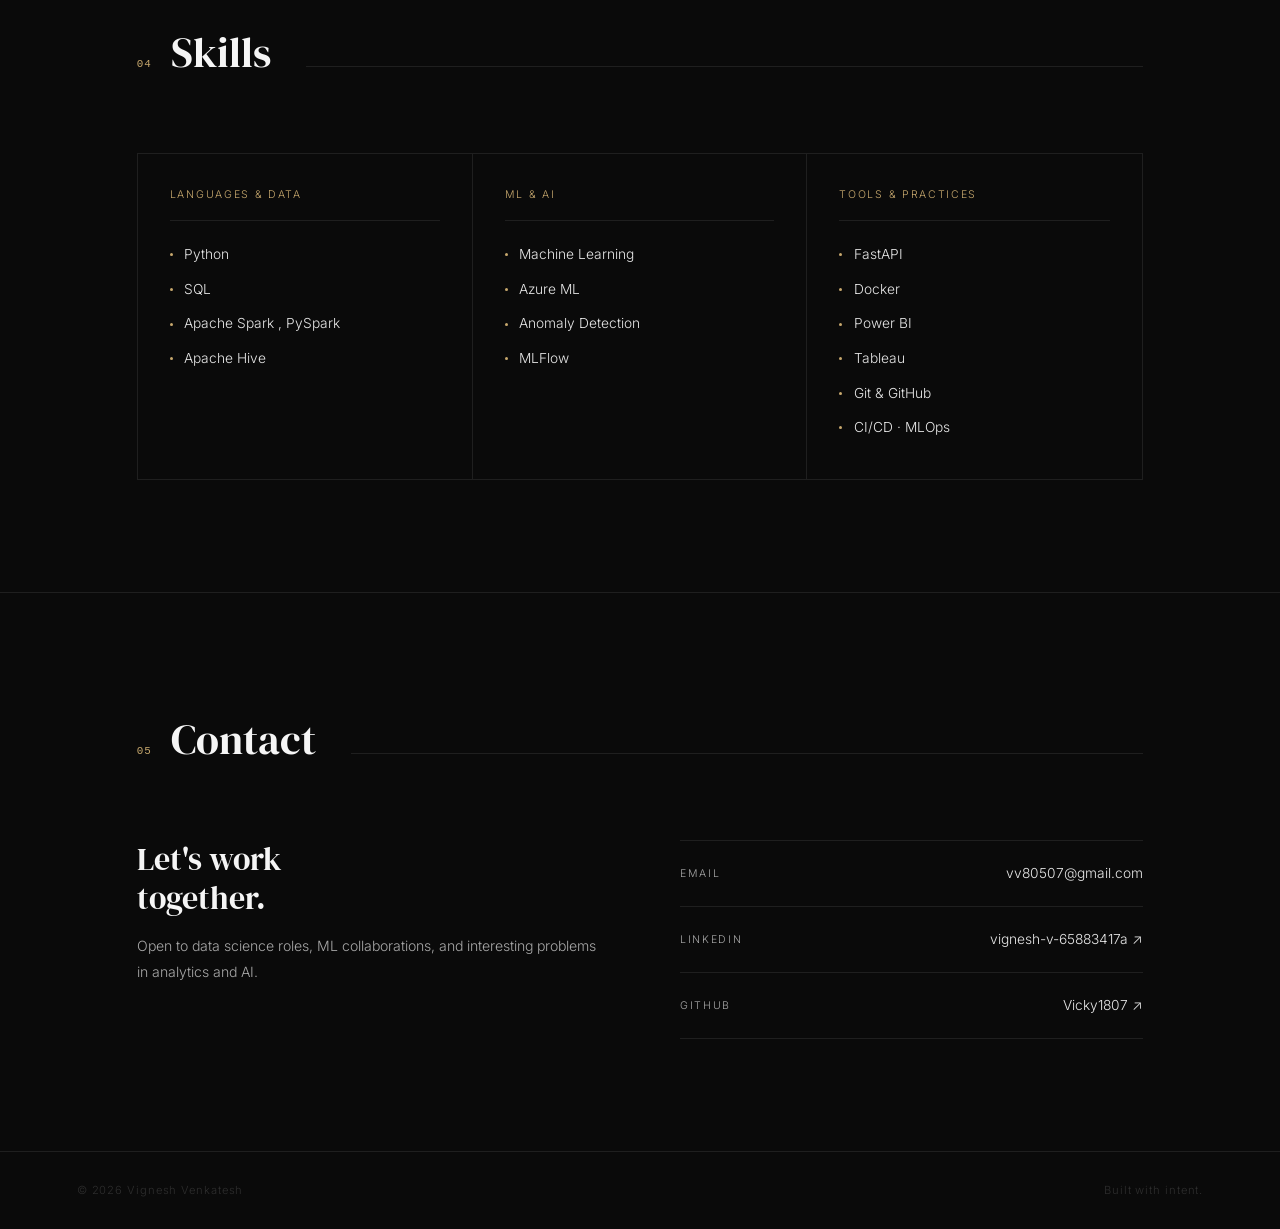
==== commit 2ed01f8a: "Update print statement from 'Hello' to 'Goodbye'" ====
--- a/index.html
+++ b/index.html
@@ -372,6 +372,34 @@
       }
 
       .dash-frame iframe { display: block; border: none; }
+
+      .dash-note {
+        font-size: 0.82rem;
+        color: var(--text);
+        line-height: 1.85;
+        margin-bottom: 1.2rem;
+        max-width: 640px;
+      }
+
+      .dash-photo {
+        border: 1px solid var(--border);
+        background: var(--surface);
+        padding: 0.6rem;
+        margin-bottom: 1.5rem;
+      }
+
+      .dash-photo img {
+        width: 100%;
+        display: block;
+      }
+
+      .dash-photo-caption {
+        font-size: 0.7rem;
+        letter-spacing: 0.08em;
+        text-transform: uppercase;
+        color: var(--text);
+        padding: 0.8rem 0.3rem 0.2rem;
+      }
 
       /* ── SKILLS ── */
       .skills-layout {
@@ -664,6 +692,9 @@
           <h3>Tableau Public — 2026 Sales: Target vs. Actual</h3>
           <a href="https://public.tableau.com/app/profile/vignesh.v1012" target="_blank" class="project-link-btn">Open in Tableau ↗</a>
         </div>
+        <p class="dash-note">
+          Built as part of my M.Tech project work experience at IIIT Bangalore.
+        </p>
         <div class="dash-frame">
           <div class='tableauPlaceholder' id='viz1783155967207' style='position: relative'><noscript><a href='#'><img alt='2026 | Sales vs Targets ' src='https:&#47;&#47;public.tableau.com&#47;static&#47;images&#47;Sa&#47;SalestargetvsAchivedKPIViz&#47;CYSales&#47;1_rss.png' style='border: none' /></a></noscript><object class='tableauViz'  style='display:none;'><param name='host_url' value='https%3A%2F%2Fpublic.tableau.com%2F' /> <param name='embed_code_version' value='3' /> <param name='site_root' value='' /><param name='name' value='SalestargetvsAchivedKPIViz&#47;CYSales' /><param name='tabs' value='no' /><param name='toolbar' value='yes' /><param name='static_image' value='https:&#47;&#47;public.tableau.com&#47;static&#47;images&#47;Sa&#47;SalestargetvsAchivedKPIViz&#47;CYSales&#47;1.png' /> <param name='animate_transition' value='yes' /><param name='display_static_image' value='yes' /><param name='display_spinner' value='yes' /><param name='display_overlay' value='yes' /><param name='display_count' value='yes' /><param name='language' value='en-US' /></object></div>                <script type='text/javascript'>                    var divElement = document.getElementById('viz1783155967207');                    var vizElement = divElement.getElementsByTagName('object')[0];                    vizElement.style.width='100%';vizElement.style.height=(divElement.offsetWidth*0.75)+'px';                    var scriptElement = document.createElement('script');                    scriptElement.src = 'https://public.tableau.com/javascripts/api/viz_v1.js';                    vizElement.parentNode.insertBefore(scriptElement, vizElement);                </script>
           <iframe
@@ -675,17 +706,14 @@
 
       <div class="dash-item">
         <div class="dash-head">
-          <h3>Power BI </h3>
-          <a href="#" target="_blank" class="project-link-btn">Open in Power BI ↗</a>
-        </div>
-        <div class="dash-frame">
-         <div style="padding: 2rem; text-align: center; color: #888; border: 2px dashed #ddd; border-radius: 8px;">
-            Learning in progress — Check back soon!
-          </div>
-          <iframe
-            src="https://app.powerbi.com/view?r=YOUR_PUBLISH_TO_WEB_ID"
-            width="100%" height="600" frameborder="0" allowfullscreen>
-          </iframe>
+          <h3>Power BI — Sales Dashboard</h3>
+        </div>
+        <p class="dash-note">
+          I have hands-on experience building Power BI reports at work, for monitoring Tickets and KPIs.
+        </p>
+        <div class="dash-photo">
+          <img src="picture1.png" alt="Power BI Sales Dashboard" />
+          <div class="dash-photo-caption">Sales Dashboard — Power BI</div>
         </div>
       </div>
     </div>
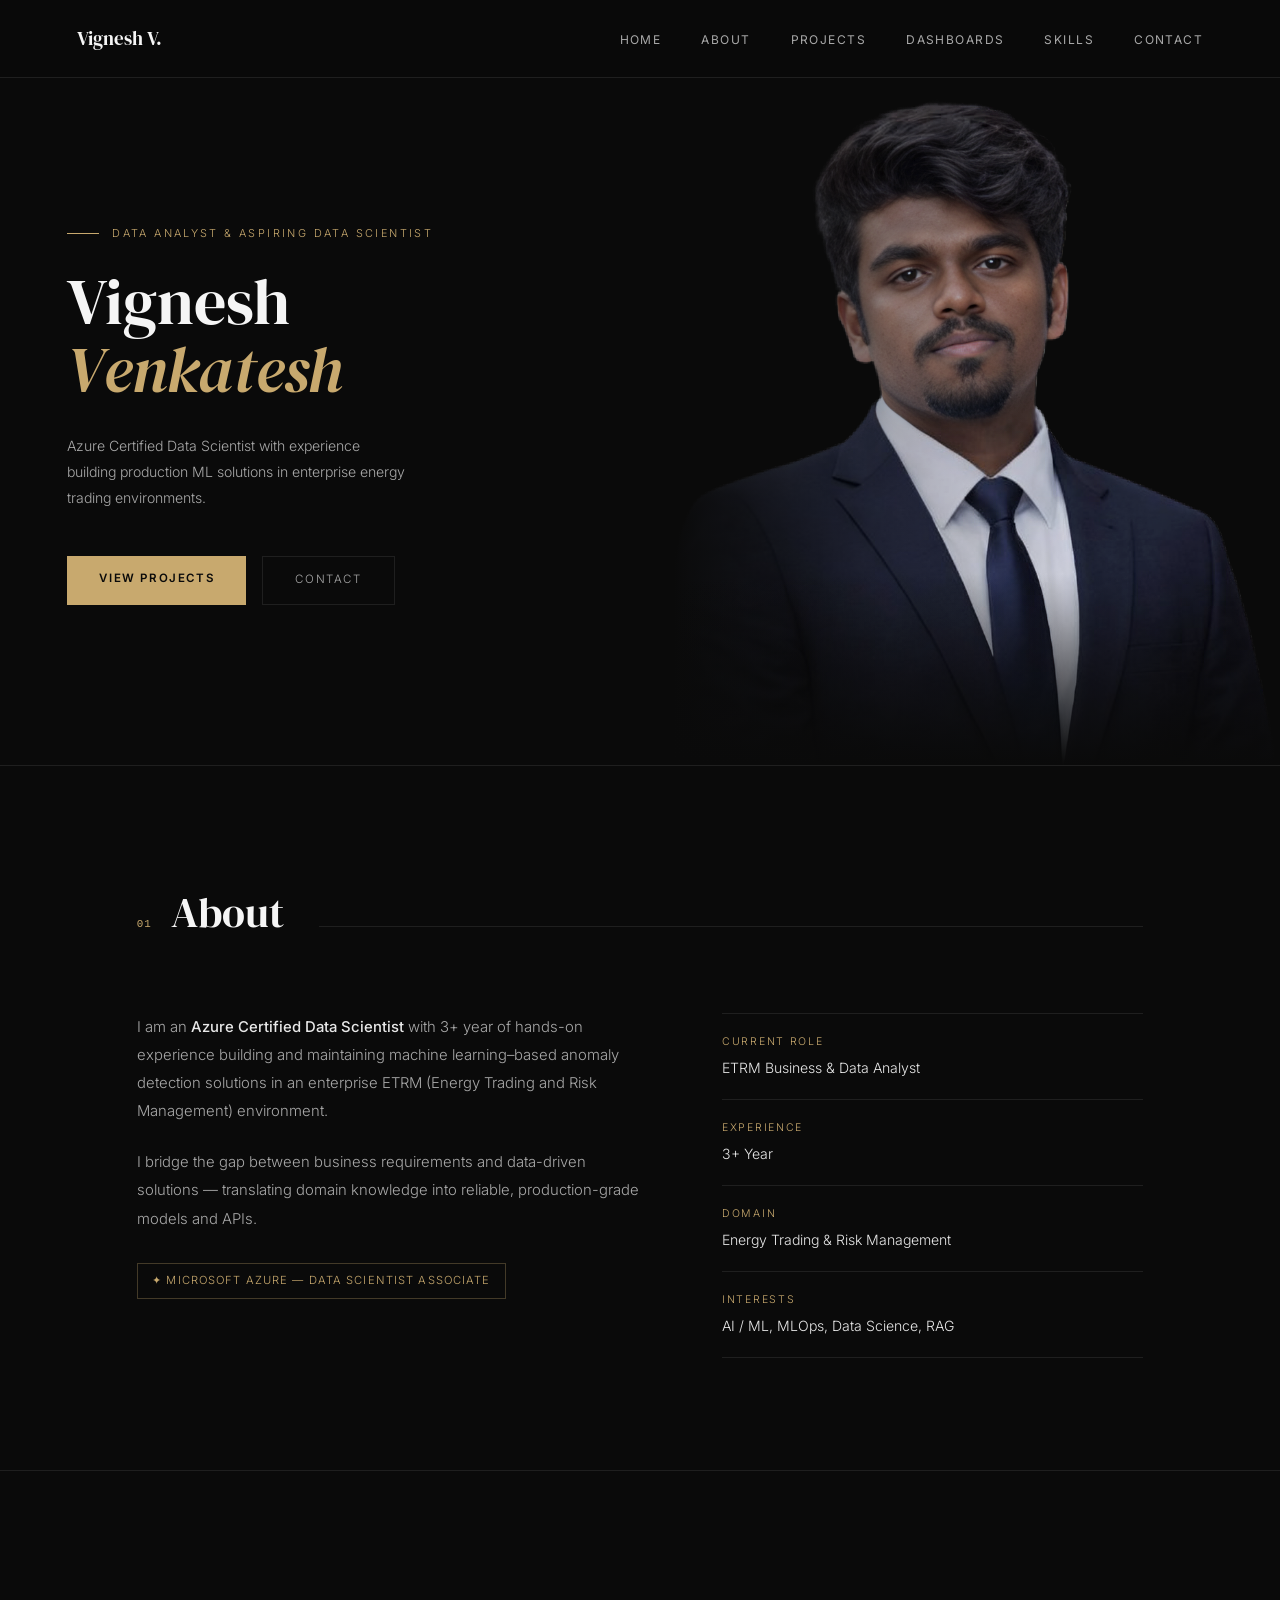
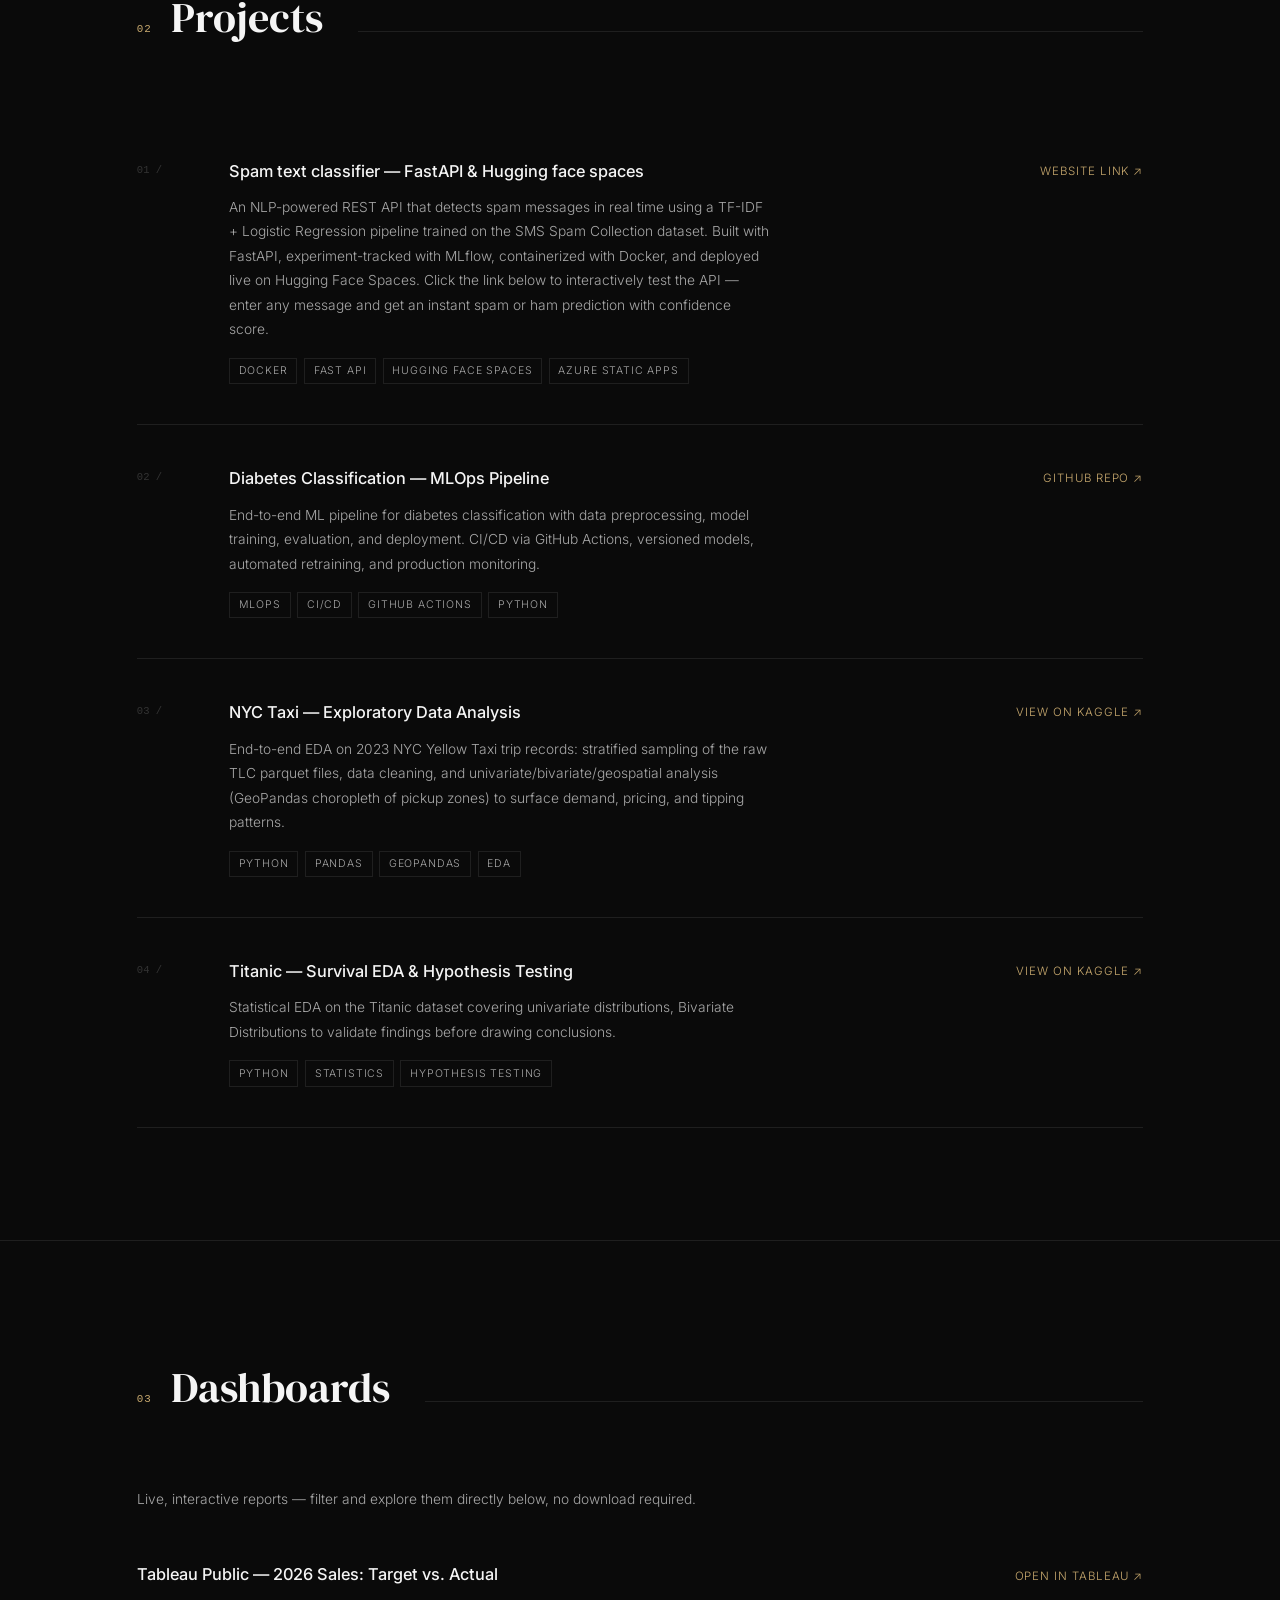
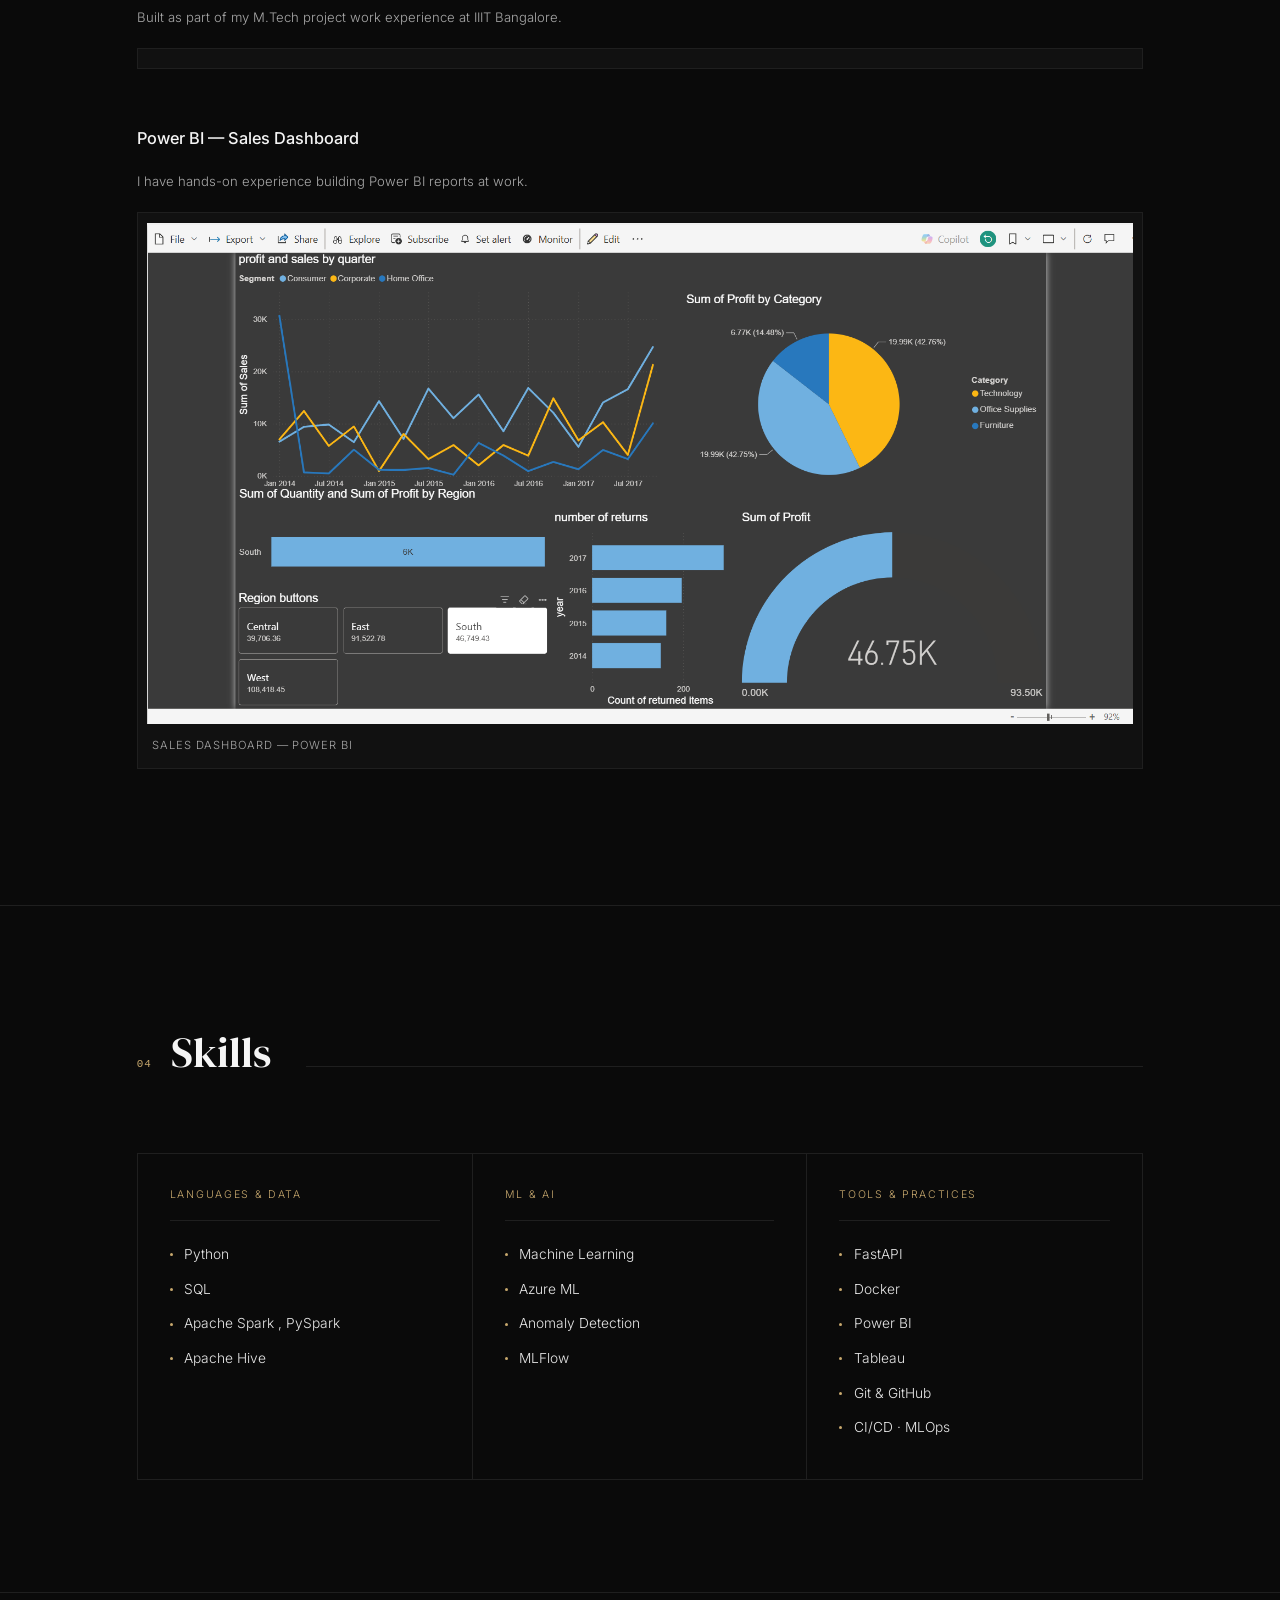
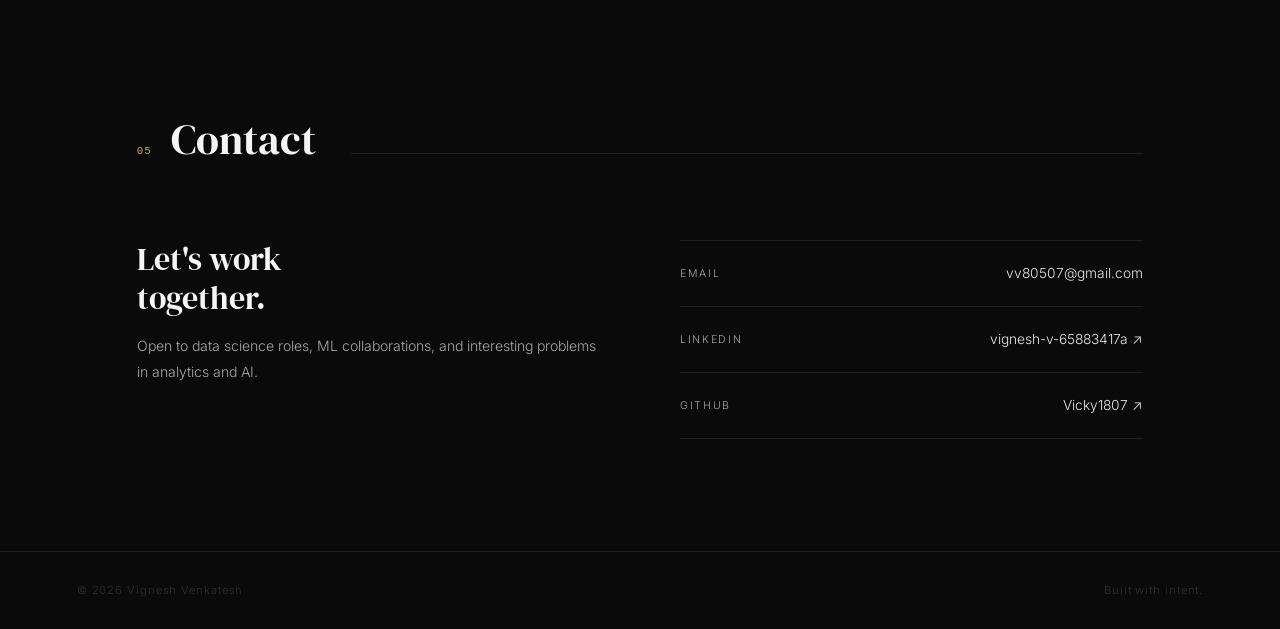
==== commit a693a139: "Update print statement from 'Hello' to 'Goodbye'" ====
--- a/index.html
+++ b/index.html
@@ -600,7 +600,7 @@
           </div>
           <div class="meta-item">
             <div class="meta-label">Interests</div>
-            <div class="meta-value">ML, MLOps, Data Science, RAG</div>
+            <div class="meta-value">AI / ML, MLOps, Data Science, RAG</div>
           </div>
         </div>
       </div>
@@ -697,10 +697,6 @@
         </p>
         <div class="dash-frame">
           <div class='tableauPlaceholder' id='viz1783155967207' style='position: relative'><noscript><a href='#'><img alt='2026 | Sales vs Targets ' src='https:&#47;&#47;public.tableau.com&#47;static&#47;images&#47;Sa&#47;SalestargetvsAchivedKPIViz&#47;CYSales&#47;1_rss.png' style='border: none' /></a></noscript><object class='tableauViz'  style='display:none;'><param name='host_url' value='https%3A%2F%2Fpublic.tableau.com%2F' /> <param name='embed_code_version' value='3' /> <param name='site_root' value='' /><param name='name' value='SalestargetvsAchivedKPIViz&#47;CYSales' /><param name='tabs' value='no' /><param name='toolbar' value='yes' /><param name='static_image' value='https:&#47;&#47;public.tableau.com&#47;static&#47;images&#47;Sa&#47;SalestargetvsAchivedKPIViz&#47;CYSales&#47;1.png' /> <param name='animate_transition' value='yes' /><param name='display_static_image' value='yes' /><param name='display_spinner' value='yes' /><param name='display_overlay' value='yes' /><param name='display_count' value='yes' /><param name='language' value='en-US' /></object></div>                <script type='text/javascript'>                    var divElement = document.getElementById('viz1783155967207');                    var vizElement = divElement.getElementsByTagName('object')[0];                    vizElement.style.width='100%';vizElement.style.height=(divElement.offsetWidth*0.75)+'px';                    var scriptElement = document.createElement('script');                    scriptElement.src = 'https://public.tableau.com/javascripts/api/viz_v1.js';                    vizElement.parentNode.insertBefore(scriptElement, vizElement);                </script>
-          <iframe
-            src="https://public.tableau.com/app/profile/vignesh.v1012/vizzes"
-            width="100%" height="600" frameborder="0" allowfullscreen>
-          </iframe>
         </div>
       </div>
 
@@ -709,7 +705,7 @@
           <h3>Power BI — Sales Dashboard</h3>
         </div>
         <p class="dash-note">
-          I have hands-on experience building Power BI reports at work, for monitoring Tickets and KPIs.
+          I have hands-on experience building Power BI reports at work.
         </p>
         <div class="dash-photo">
           <img src="picture1.png" alt="Power BI Sales Dashboard" />
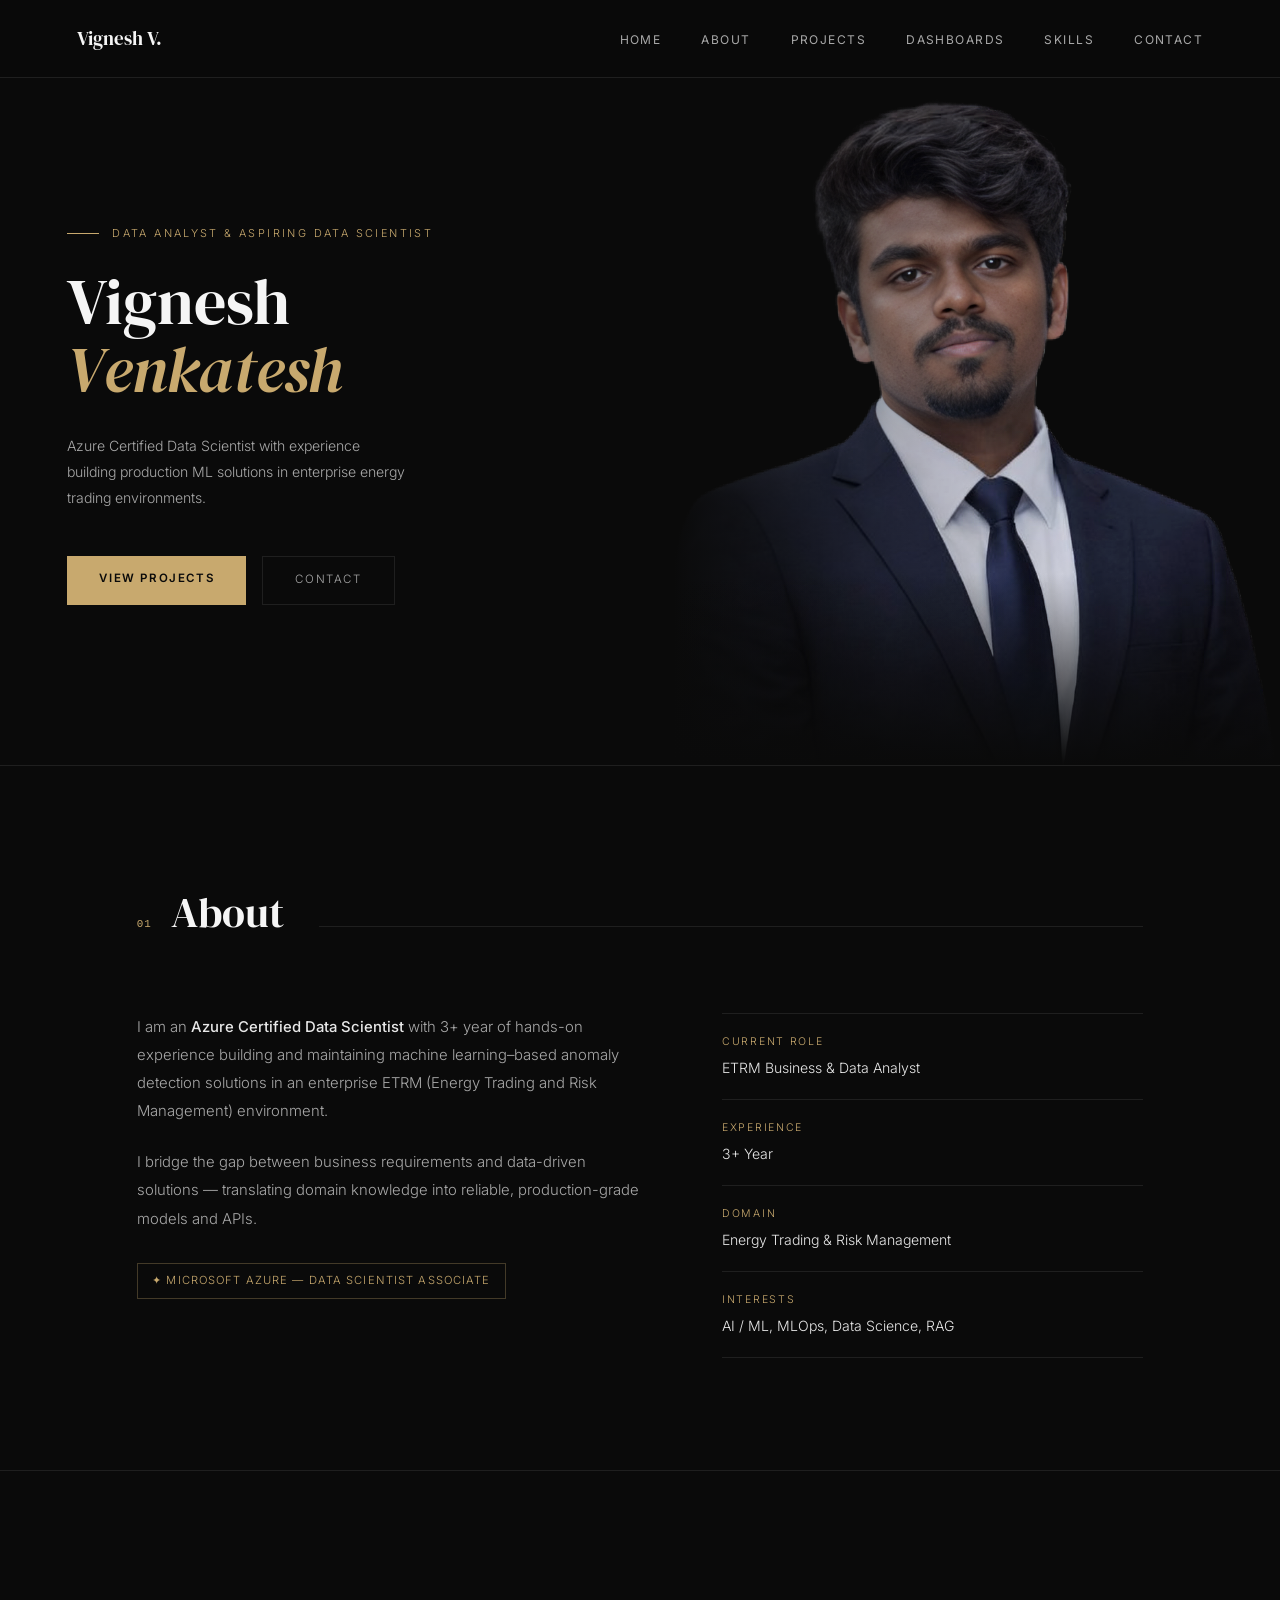
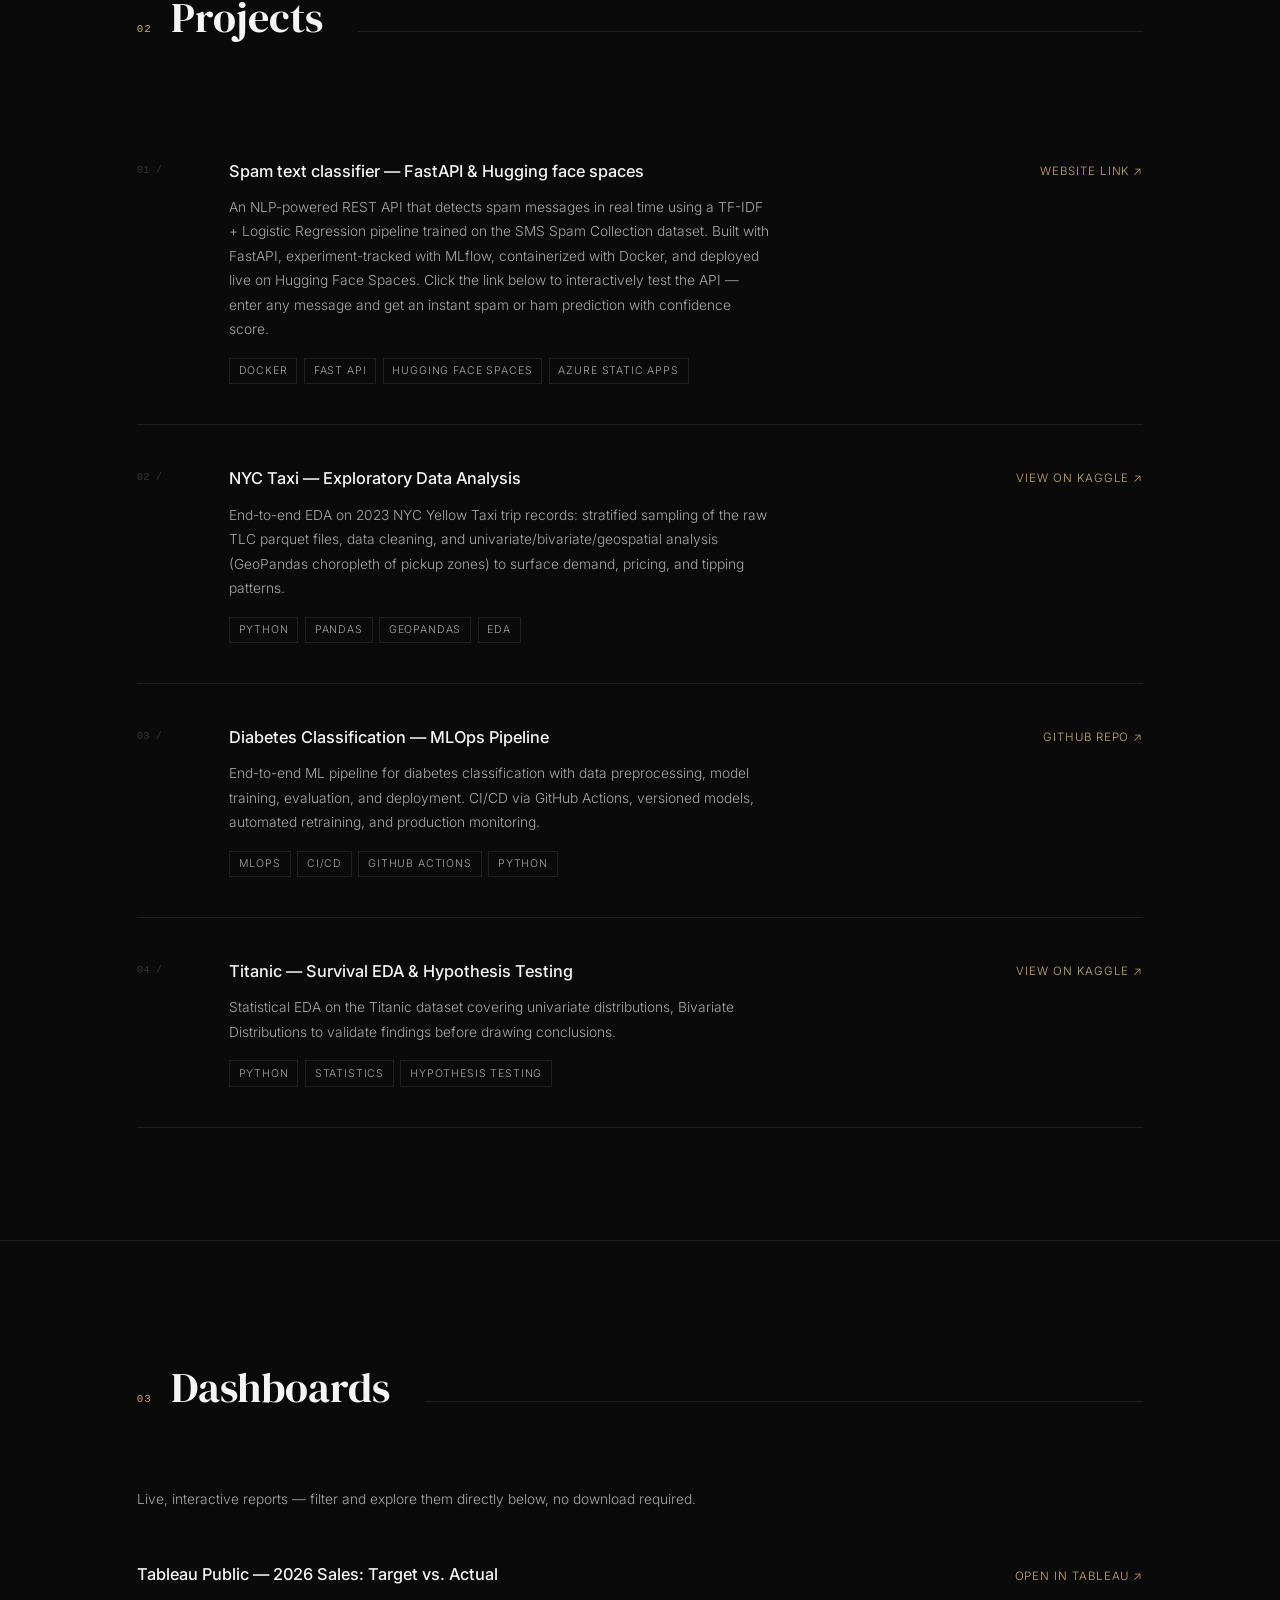
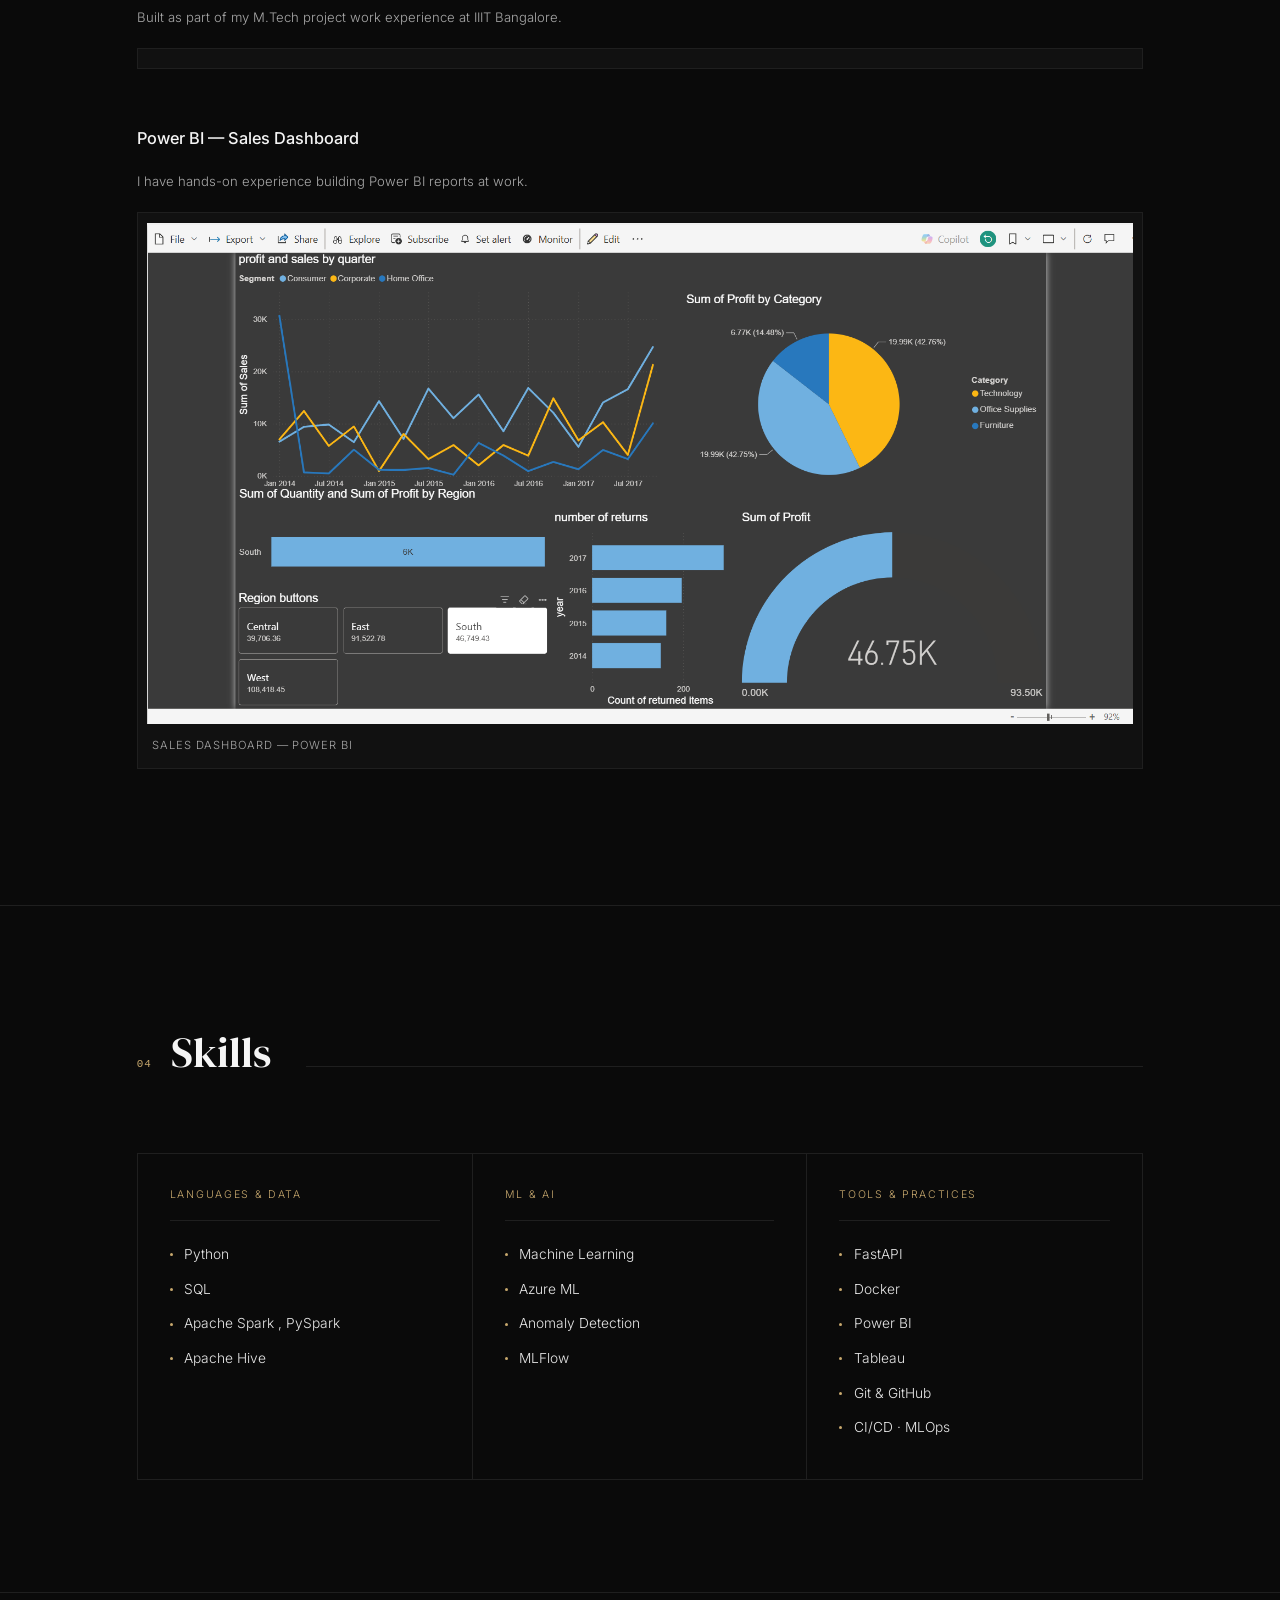
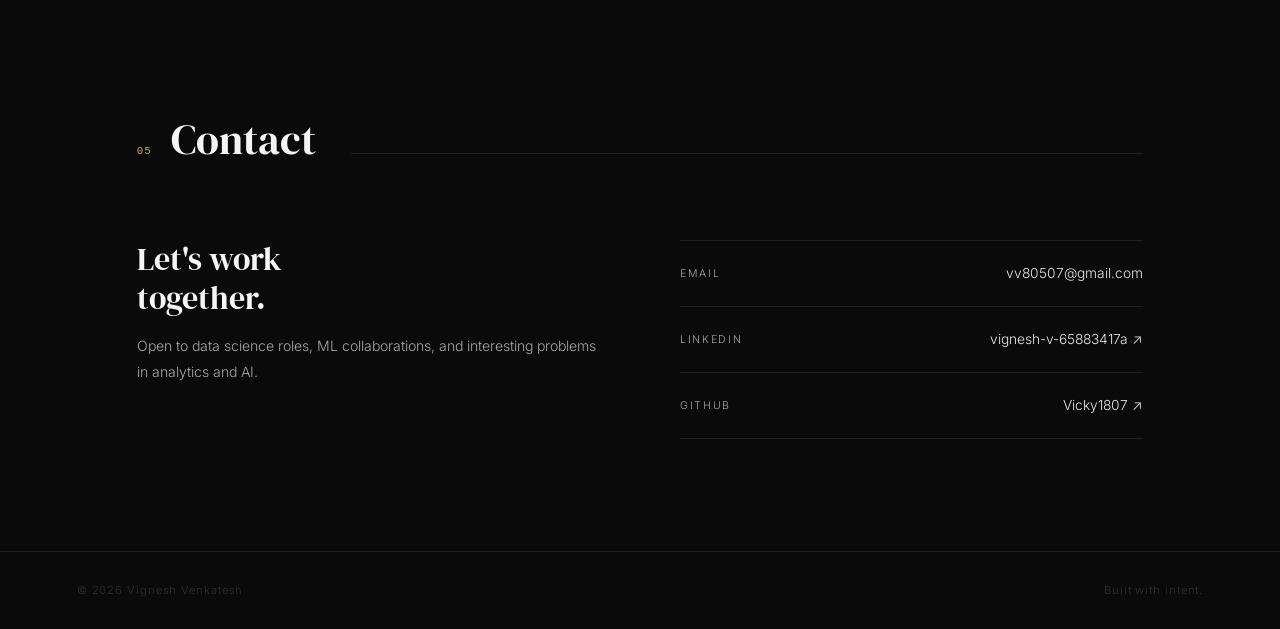
==== commit 413cc1c4: "Swap project details for Diabetes and NYC Taxi" ====
--- a/index.html
+++ b/index.html
@@ -1,794 +1,794 @@
-<!doctype html>
-<html lang="en">
-  <head>
-    <meta charset="UTF-8" />
-    <meta name="viewport" content="width=device-width, initial-scale=1.0" />
-    <title>Vignesh — Data Scientist</title>
-    <link href="https://fonts.googleapis.com/css2?family=Inter:wght@300;400;500;600&family=DM+Serif+Display:ital@0;1&display=swap" rel="stylesheet" />
-    <style>
-      *, *::before, *::after { box-sizing: border-box; margin: 0; padding: 0; }
-
-      :root {
-        --bg:       #0a0a0a;
-        --surface:  #111111;
-        --border:   #1f1f1f;
-        --accent:   #c8a96e;
-        --text:     #a8a8a8;
-        --text-hi:  #e8e8e8;
-        --white:    #f5f5f5;
-        --serif:    'DM Serif Display', serif;
-        --sans:     'Inter', sans-serif;
-        --mono:     'Courier New', monospace;
-      }
-
-      html { scroll-behavior: smooth; }
-
-      body {
-        background: var(--bg);
-        color: var(--text);
-        font-family: var(--sans);
-        font-weight: 300;
-        line-height: 1.7;
-        overflow-x: hidden;
-      }
-
-      /* ── NAV ── */
-      nav {
-        position: fixed;
-        top: 0; left: 0; right: 0;
-        z-index: 100;
-        display: flex;
-        align-items: center;
-        justify-content: space-between;
-        padding: 1.4rem 6%;
-        background: rgba(10,10,10,0.92);
-        backdrop-filter: blur(16px);
-        border-bottom: 1px solid var(--border);
-      }
-
-      .logo {
-        font-family: var(--serif);
-        font-size: 1.2rem;
-        color: var(--white);
-        font-weight: 400;
-      }
-
-      nav ul { list-style: none; display: flex; gap: 2.5rem; }
-
-      nav ul a {
-        font-size: 0.75rem;
-        font-weight: 400;
-        color: var(--text);
-        text-decoration: none;
-        letter-spacing: 0.12em;
-        text-transform: uppercase;
-        transition: color 0.2s;
-      }
-
-      nav ul a:hover { color: var(--white); }
-
-      /* ── HERO ── */
-      .hero {
-        min-height: 85vh;
-        display: grid;
-        grid-template-columns: 1fr 0.9fr;
-        overflow: hidden;
-      }
-
-      .hero-left {
-        display: flex;
-        flex-direction: column;
-        justify-content: center;
-        padding: 8rem 6% 4rem 10%;
-        position: relative;
-        z-index: 2;
-      }
-
-      .hero-eyebrow {
-        font-size: 0.68rem;
-        letter-spacing: 0.22em;
-        text-transform: uppercase;
-        color: var(--accent);
-        margin-bottom: 1.6rem;
-        display: flex;
-        align-items: center;
-        gap: 0.8rem;
-        animation: fadeUp 1s ease both;
-      }
-
-      .hero-eyebrow::before {
-        content: '';
-        width: 2rem; height: 1px;
-        background: var(--accent);
-      }
-
-      .hero-left h1 {
-        font-family: var(--serif);
-        font-size: clamp(3rem, 5vw, 5rem);
-        font-weight: 400;
-        color: var(--white);
-        line-height: 1.06;
-        margin-bottom: 1.8rem;
-        animation: fadeUp 1s 0.1s ease both;
-      }
-
-      .hero-left h1 em {
-        color: var(--accent);
-        font-style: italic;
-      }
-
-      .hero-desc {
-        font-size: 0.88rem;
-        color: var(--text);
-        max-width: 340px;
-        line-height: 1.85;
-        margin-bottom: 2.8rem;
-        animation: fadeUp 1s 0.2s ease both;
-      }
-
-      .hero-actions {
-        display: flex;
-        gap: 1rem;
-        animation: fadeUp 1s 0.3s ease both;
-      }
-
-      .btn-primary {
-        padding: 0.85rem 2rem;
-        background: var(--accent);
-        color: #0a0a0a;
-        font-size: 0.72rem;
-        font-weight: 600;
-        letter-spacing: 0.14em;
-        text-transform: uppercase;
-        text-decoration: none;
-        transition: opacity 0.2s;
-      }
-
-      .btn-primary:hover { opacity: 0.82; }
-
-      .btn-ghost {
-        padding: 0.85rem 2rem;
-        border: 1px solid var(--border);
-        color: var(--text);
-        font-size: 0.72rem;
-        letter-spacing: 0.14em;
-        text-transform: uppercase;
-        text-decoration: none;
-        transition: border-color 0.2s, color 0.2s;
-      }
-
-      .btn-ghost:hover { border-color: var(--text); color: var(--white); }
-
-      /* Right — full-bleed portrait, NO circle */
-      .hero-right {
-        position: relative;
-        overflow: hidden;
-        padding-top: 5rem;
-      }
-
-      .hero-right img {
-        width: 100%;
-        height: 100%;
-        object-fit: cover;
-        object-position: top center;
-        display: block;
-        filter: grayscale(10%) contrast(1.04);
-        animation: imgReveal 1.3s 0.15s cubic-bezier(0.77,0,0.18,1) both;
-      }
-
-      /* Blend left edge into background */
-      .hero-right::before {
-        content: '';
-        position: absolute;
-        inset: 0;
-        background: linear-gradient(to right, var(--bg) 0%, rgba(10,10,10,0.25) 35%, transparent 65%);
-        z-index: 1;
-      }
-
-      /* Bottom fade */
-      .hero-right::after {
-        content: '';
-        position: absolute;
-        bottom: 0; left: 0; right: 0;
-        height: 25%;
-        background: linear-gradient(to top, var(--bg), transparent);
-        z-index: 1;
-      }
-
-      /* ── DIVIDER ── */
-      .divider { width: 100%; height: 1px; background: var(--border); }
-
-      /* ── SECTIONS ── */
-      .section {
-        padding: 7rem 6%;
-        max-width: 1160px;
-        margin: 0 auto;
-      }
-
-      .section-header {
-        display: flex;
-        align-items: baseline;
-        gap: 1.2rem;
-        margin-bottom: 4rem;
-      }
-
-      .section-num {
-        font-family: var(--mono);
-        font-size: 0.68rem;
-        color: var(--accent);
-        letter-spacing: 0.08em;
-      }
-
-      .section-header h2 {
-        font-family: var(--serif);
-        font-size: clamp(1.8rem, 3.5vw, 2.6rem);
-        font-weight: 400;
-        color: var(--white);
-      }
-
-      .section-header::after {
-        content: '';
-        flex: 1;
-        height: 1px;
-        background: var(--border);
-        margin-left: 1rem;
-      }
-
-      /* ── ABOUT ── */
-      .about-grid {
-        display: grid;
-        grid-template-columns: 1.2fr 1fr;
-        gap: 5rem;
-        align-items: start;
-      }
-
-      .about-text p {
-        font-size: 0.93rem;
-        line-height: 1.9;
-        color: var(--text);
-        margin-bottom: 1.4rem;
-      }
-
-      .about-text p strong { color: var(--text-hi); font-weight: 500; }
-
-      .cert-tag {
-        display: inline-flex;
-        align-items: center;
-        gap: 0.5rem;
-        padding: 0.45rem 0.9rem;
-        border: 1px solid rgba(200,169,110,0.3);
-        color: var(--accent);
-        font-size: 0.7rem;
-        letter-spacing: 0.1em;
-        text-transform: uppercase;
-        margin-top: 0.5rem;
-      }
-
-      .about-meta { display: flex; flex-direction: column; }
-
-      .meta-item {
-        padding: 1.2rem 0;
-        border-bottom: 1px solid var(--border);
-      }
-
-      .meta-item:first-child { border-top: 1px solid var(--border); }
-
-      .meta-label {
-        font-size: 0.66rem;
-        letter-spacing: 0.16em;
-        text-transform: uppercase;
-        color: var(--accent);
-        margin-bottom: 0.3rem;
-      }
-
-      .meta-value { font-size: 0.88rem; color: var(--text-hi); }
-
-      /* ── PROJECTS ── */
-      .project-item {
-        display: grid;
-        grid-template-columns: 60px 1fr auto;
-        gap: 2rem;
-        padding: 2.5rem 0;
-        border-bottom: 1px solid var(--border);
-        transition: padding-left 0.25s;
-      }
-
-      .project-item:first-child { border-top: 1px solid var(--border); }
-      .project-item:hover { padding-left: 0.8rem; }
-
-      .project-index {
-        font-family: var(--mono);
-        font-size: 0.66rem;
-        color: #333;
-        padding-top: 0.25rem;
-      }
-
-      .project-body h3 {
-        font-size: 1.02rem;
-        font-weight: 500;
-        color: var(--white);
-        margin-bottom: 0.6rem;
-      }
-
-      .project-body p {
-        font-size: 0.86rem;
-        color: var(--text);
-        line-height: 1.78;
-        max-width: 540px;
-      }
-
-      .project-tags {
-        display: flex;
-        flex-wrap: wrap;
-        gap: 0.4rem;
-        margin-top: 1rem;
-      }
-
-      .project-tags span {
-        font-size: 0.66rem;
-        letter-spacing: 0.08em;
-        text-transform: uppercase;
-        color: var(--text);
-        border: 1px solid var(--border);
-        padding: 0.2rem 0.55rem;
-      }
-
-      .project-link-btn {
-        color: var(--accent);
-        text-decoration: none;
-        font-size: 0.72rem;
-        letter-spacing: 0.08em;
-        text-transform: uppercase;
-        padding-top: 0.25rem;
-        white-space: nowrap;
-        transition: opacity 0.2s;
-      }
-
-      .project-link-btn:hover { opacity: 0.65; }
-
-      /* ── DASHBOARDS ── */
-      .dash-item { margin-bottom: 3.5rem; }
-      .dash-item:last-child { margin-bottom: 0; }
-
-      .dash-head {
-        display: flex;
-        align-items: baseline;
-        justify-content: space-between;
-        gap: 1rem;
-        margin-bottom: 1rem;
-      }
-
-      .dash-head h3 {
-        font-size: 1.02rem;
-        font-weight: 500;
-        color: var(--white);
-      }
-
-      .dash-frame {
-        border: 1px solid var(--border);
-        background: var(--surface);
-        padding: 0.6rem;
-        overflow: hidden;
-      }
-
-      .dash-frame iframe { display: block; border: none; }
-
-      .dash-note {
-        font-size: 0.82rem;
-        color: var(--text);
-        line-height: 1.85;
-        margin-bottom: 1.2rem;
-        max-width: 640px;
-      }
-
-      .dash-photo {
-        border: 1px solid var(--border);
-        background: var(--surface);
-        padding: 0.6rem;
-        margin-bottom: 1.5rem;
-      }
-
-      .dash-photo img {
-        width: 100%;
-        display: block;
-      }
-
-      .dash-photo-caption {
-        font-size: 0.7rem;
-        letter-spacing: 0.08em;
-        text-transform: uppercase;
-        color: var(--text);
-        padding: 0.8rem 0.3rem 0.2rem;
-      }
-
-      /* ── SKILLS ── */
-      .skills-layout {
-        display: grid;
-        grid-template-columns: repeat(3, 1fr);
-        border: 1px solid var(--border);
-      }
-
-      .skill-group {
-        padding: 2rem 2rem 2.5rem;
-        border-right: 1px solid var(--border);
-      }
-
-      .skill-group:last-child { border-right: none; }
-
-      .skill-group-title {
-        font-size: 0.66rem;
-        letter-spacing: 0.16em;
-        text-transform: uppercase;
-        color: var(--accent);
-        margin-bottom: 1.4rem;
-        padding-bottom: 1rem;
-        border-bottom: 1px solid var(--border);
-      }
-
-      .skill-group ul { list-style: none; display: flex; flex-direction: column; gap: 0.7rem; }
-
-      .skill-group li {
-        font-size: 0.86rem;
-        color: var(--text-hi);
-        display: flex;
-        align-items: center;
-        gap: 0.7rem;
-      }
-
-      .skill-group li::before {
-        content: '';
-        width: 3px; height: 3px;
-        background: var(--accent);
-        border-radius: 50%;
-        flex-shrink: 0;
-      }
-
-      /* ── CONTACT ── */
-      .contact-grid {
-        display: grid;
-        grid-template-columns: 1fr 1fr;
-        gap: 5rem;
-        align-items: start;
-      }
-
-      .contact-intro h3 {
-        font-family: var(--serif);
-        font-size: 2rem;
-        font-weight: 400;
-        color: var(--white);
-        margin-bottom: 1rem;
-        line-height: 1.2;
-      }
-
-      .contact-intro p {
-        font-size: 0.88rem;
-        color: var(--text);
-        line-height: 1.85;
-      }
-
-      .contact-row {
-        display: flex;
-        align-items: center;
-        justify-content: space-between;
-        padding: 1.3rem 0;
-        border-bottom: 1px solid var(--border);
-        text-decoration: none;
-        transition: padding-left 0.2s;
-      }
-
-      .contact-row:first-child { border-top: 1px solid var(--border); }
-      .contact-row:hover { padding-left: 0.5rem; }
-
-      .contact-row-label {
-        font-size: 0.66rem;
-        letter-spacing: 0.16em;
-        text-transform: uppercase;
-        color: var(--text);
-      }
-
-      .contact-row-value {
-        font-size: 0.86rem;
-        color: var(--text-hi);
-        transition: color 0.2s;
-      }
-
-      .contact-row:hover .contact-row-value { color: var(--accent); }
-
-      /* ── FOOTER ── */
-      footer {
-        border-top: 1px solid var(--border);
-        padding: 1.8rem 6%;
-        display: flex;
-        justify-content: space-between;
-        font-size: 0.7rem;
-        letter-spacing: 0.08em;
-        color: #2e2e2e;
-      }
-
-      /* ── ANIMATIONS ── */
-      @keyframes fadeUp {
-        from { opacity: 0; transform: translateY(22px); }
-        to   { opacity: 1; transform: translateY(0); }
-      }
-
-      @keyframes imgReveal {
-        from { clip-path: inset(0 100% 0 0); }
-        to   { clip-path: inset(0 0% 0 0); }
-      }
-
-      /* ── RESPONSIVE ── */
-      @media (max-width: 900px) {
-        .hero { grid-template-columns: 1fr; }
-        .hero-right { height: 65vw; }
-        .hero-left { padding: 8rem 6% 4rem; }
-        .about-grid, .contact-grid { grid-template-columns: 1fr; gap: 2.5rem; }
-        .skills-layout { grid-template-columns: 1fr; }
-        .skill-group { border-right: none; border-bottom: 1px solid var(--border); }
-        .skill-group:last-child { border-bottom: none; }
-        .project-item { grid-template-columns: 50px 1fr; }
-        .project-link-btn { display: none; }
-        nav ul { gap: 1.2rem; }
-      }
-    </style>
-  </head>
-  <body>
-
-    <nav>
-      <div class="logo">Vignesh V.</div>
-      <ul>
-        <li><a href="#home">Home</a></li>
-        <li><a href="#about">About</a></li>
-        <li><a href="#projects">Projects</a></li>
-        <li><a href="#dashboards">Dashboards</a></li>
-        <li><a href="#skills">Skills</a></li>
-        <li><a href="#contact">Contact</a></li>
-      </ul>
-    </nav>
-
-    <!-- HERO -->
-    <section id="home" class="hero">
-      <div class="hero-left">
-        <div class="hero-eyebrow">Data Analyst &amp; Aspiring Data Scientist</div>
-        <h1>Vignesh<br><em>Venkatesh</em></h1>
-        <p class="hero-desc">
-          Azure Certified Data Scientist with experience building production ML solutions
-          in enterprise energy trading environments.
-        </p>
-        <div class="hero-actions">
-          <a href="#projects" class="btn-primary">View Projects</a>
-          <a href="#contact" class="btn-ghost">Contact</a>
-        </div>
-      </div>
-      <div class="hero-right">
-        <img src="vignesh.png" alt="Vignesh Venkatesh" />
-      </div>
-    </section>
-
-    <div class="divider"></div>
-
-    <!-- ABOUT -->
-    <div class="section" id="about">
-      <div class="section-header">
-        <span class="section-num">01</span>
-        <h2>About</h2>
-      </div>
-      <div class="about-grid">
-        <div class="about-text">
-          <p>
-            I am an <strong>Azure Certified Data Scientist</strong> with 3+ year of hands-on experience
-            building and maintaining machine learning–based anomaly detection solutions in an enterprise
-            ETRM (Energy Trading and Risk Management) environment.
-          </p>
-          <p>
-            I bridge the gap between business requirements and data-driven solutions — translating
-            domain knowledge into reliable, production-grade models and APIs.
-          </p>
-          <div class="cert-tag">✦ Microsoft Azure — Data Scientist Associate</div>
-        </div>
-        <div class="about-meta">
-          <div class="meta-item">
-            <div class="meta-label">Current Role</div>
-            <div class="meta-value">ETRM Business & Data Analyst</div>
-          </div>
-          <div class="meta-item">
-            <div class="meta-label">Experience</div>
-            <div class="meta-value">3+ Year</div>
-          </div>
-          <div class="meta-item">
-            <div class="meta-label">Domain</div>
-            <div class="meta-value">Energy Trading & Risk Management</div>
-          </div>
-          <div class="meta-item">
-            <div class="meta-label">Interests</div>
-            <div class="meta-value">AI / ML, MLOps, Data Science, RAG</div>
-          </div>
-        </div>
-      </div>
-    </div>
-
-    <div class="divider"></div>
-
-    <!-- PROJECTS -->
-    <div class="section" id="projects">
-      <div class="section-header">
-        <span class="section-num">02</span>
-        <h2>Projects</h2>
-      </div>
-
-      <div class="project-item">
-        <div class="project-index">01 /</div>
-        <div class="project-body">
-          <h3>Spam text classifier — FastAPI & Hugging face spaces</h3>
-          <p>An NLP-powered REST API that detects spam messages in real time using a TF-IDF + Logistic Regression pipeline trained on the SMS Spam Collection dataset. Built with FastAPI, experiment-tracked with MLflow, containerized with Docker, and deployed live on Hugging Face Spaces.
-Click the link below to interactively test the API — enter any message and get an instant spam or ham prediction with confidence score.</p>
-          <div class="project-tags">
-            <span>Docker</span><span>Fast API</span><span>Hugging face spaces</span><span>Azure Static apps</span>
-          </div>
-        </div>
-        <a href="https://lemon-ground-0a6d71c1e.7.azurestaticapps.net/"
-           target="_blank" class="project-link-btn">Website Link ↗</a>
-      </div>
-
-      <div class="project-item">
-        <div class="project-index">02 /</div>
-        <div class="project-body">
-          <h3>Diabetes Classification — MLOps Pipeline</h3>
-          <p>End-to-end ML pipeline for diabetes classification with data preprocessing, model training,
-          evaluation, and deployment. CI/CD via GitHub Actions, versioned models, automated retraining,
-          and production monitoring.</p>
-          <div class="project-tags">
-            <span>MLOps</span><span>CI/CD</span><span>GitHub Actions</span><span>Python</span>
-          </div>
-        </div>
-        <a href="https://github.com/Vicky1807/github-actions-for-model-training"
-           target="_blank" class="project-link-btn">Github Repo ↗</a>
-      </div>
-
-      <div class="project-item">
-        <div class="project-index">03 /</div>
-        <div class="project-body">
-          <h3>NYC Taxi — Exploratory Data Analysis</h3>
-          <p>End-to-end EDA on 2023 NYC Yellow Taxi trip records: stratified sampling of the raw
-          TLC parquet files, data cleaning, and univariate/bivariate/geospatial analysis (GeoPandas
-          choropleth of pickup zones) to surface demand, pricing, and tipping patterns.</p>
-          <div class="project-tags">
-            <span>Python</span><span>Pandas</span><span>GeoPandas</span><span>EDA</span>
-          </div>
-        </div>
-        <a href="https://www.kaggle.com/vicky1807"
-           target="_blank" class="project-link-btn">View on Kaggle ↗</a>
-      </div>
-
-      <div class="project-item">
-        <div class="project-index">04 /</div>
-        <div class="project-body">
-          <h3>Titanic — Survival EDA & Hypothesis Testing</h3>
-          <p>Statistical EDA on the Titanic dataset covering univariate distributions, Bivariate Distributions to
-          validate findings before drawing conclusions.</p>
-          <div class="project-tags">
-            <span>Python</span><span>Statistics</span><span>Hypothesis Testing</span>
-          </div>
-        </div>
-        <a href="https://www.kaggle.com/code/vickyy1807/eda-on-titanic-passenger-data"
-           target="_blank" class="project-link-btn">View on Kaggle ↗</a>
-      </div>
-    </div>
-
-    <div class="divider"></div>
-
-    <!-- DASHBOARDS -->
-    <div class="section" id="dashboards">
-      <div class="section-header">
-        <span class="section-num">03</span>
-        <h2>Dashboards</h2>
-      </div>
-
-      <p style="font-size:0.86rem; color:var(--text); max-width:640px; margin-bottom:3rem; line-height:1.85;">
-        Live, interactive reports — filter and explore them directly below, no download required.
-      </p>
-
-      <div class="dash-item">
-        <div class="dash-head">
-          <h3>Tableau Public — 2026 Sales: Target vs. Actual</h3>
-          <a href="https://public.tableau.com/app/profile/vignesh.v1012" target="_blank" class="project-link-btn">Open in Tableau ↗</a>
-        </div>
-        <p class="dash-note">
-          Built as part of my M.Tech project work experience at IIIT Bangalore.
-        </p>
-        <div class="dash-frame">
-          <div class='tableauPlaceholder' id='viz1783155967207' style='position: relative'><noscript><a href='#'><img alt='2026 | Sales vs Targets ' src='https:&#47;&#47;public.tableau.com&#47;static&#47;images&#47;Sa&#47;SalestargetvsAchivedKPIViz&#47;CYSales&#47;1_rss.png' style='border: none' /></a></noscript><object class='tableauViz'  style='display:none;'><param name='host_url' value='https%3A%2F%2Fpublic.tableau.com%2F' /> <param name='embed_code_version' value='3' /> <param name='site_root' value='' /><param name='name' value='SalestargetvsAchivedKPIViz&#47;CYSales' /><param name='tabs' value='no' /><param name='toolbar' value='yes' /><param name='static_image' value='https:&#47;&#47;public.tableau.com&#47;static&#47;images&#47;Sa&#47;SalestargetvsAchivedKPIViz&#47;CYSales&#47;1.png' /> <param name='animate_transition' value='yes' /><param name='display_static_image' value='yes' /><param name='display_spinner' value='yes' /><param name='display_overlay' value='yes' /><param name='display_count' value='yes' /><param name='language' value='en-US' /></object></div>                <script type='text/javascript'>                    var divElement = document.getElementById('viz1783155967207');                    var vizElement = divElement.getElementsByTagName('object')[0];                    vizElement.style.width='100%';vizElement.style.height=(divElement.offsetWidth*0.75)+'px';                    var scriptElement = document.createElement('script');                    scriptElement.src = 'https://public.tableau.com/javascripts/api/viz_v1.js';                    vizElement.parentNode.insertBefore(scriptElement, vizElement);                </script>
-        </div>
-      </div>
-
-      <div class="dash-item">
-        <div class="dash-head">
-          <h3>Power BI — Sales Dashboard</h3>
-        </div>
-        <p class="dash-note">
-          I have hands-on experience building Power BI reports at work.
-        </p>
-        <div class="dash-photo">
-          <img src="picture1.png" alt="Power BI Sales Dashboard" />
-          <div class="dash-photo-caption">Sales Dashboard — Power BI</div>
-        </div>
-      </div>
-    </div>
-
-    <div class="divider"></div>
-
-    <!-- SKILLS -->
-    <div class="section" id="skills">
-      <div class="section-header">
-        <span class="section-num">04</span>
-        <h2>Skills</h2>
-      </div>
-      <div class="skills-layout">
-        <div class="skill-group">
-          <div class="skill-group-title">Languages & Data</div>
-          <ul>
-            <li>Python</li>
-            <li>SQL</li>
-            <li>Apache Spark , PySpark</li>
-            <li>Apache Hive</li>
-          </ul>
-        </div>
-        <div class="skill-group">
-          <div class="skill-group-title">ML & AI</div>
-          <ul>
-            <li>Machine Learning</li>
-            <li>Azure ML</li>
-            <li>Anomaly Detection</li>
-            <li>MLFlow</li>
-          </ul>
-        </div>
-        <div class="skill-group">
-          <div class="skill-group-title">Tools & Practices</div>
-          <ul>
-            <li>FastAPI</li>
-            <li>Docker</li>
-            <li>Power BI</li>
-            <li>Tableau</li>
-            <li>Git & GitHub</li>
-            <li>CI/CD · MLOps</li>
-          </ul>
-        </div>
-      </div>
-    </div>
-
-    <div class="divider"></div>
-
-    <!-- CONTACT -->
-    <div class="section" id="contact">
-      <div class="section-header">
-        <span class="section-num">05</span>
-        <h2>Contact</h2>
-      </div>
-      <div class="contact-grid">
-        <div class="contact-intro">
-          <h3>Let's work<br>together.</h3>
-          <p>Open to data science roles, ML collaborations, and interesting problems in analytics and AI.</p>
-        </div>
-        <div>
-          <a href="mailto:vv80507@gmail.com" class="contact-row">
-            <span class="contact-row-label">Email</span>
-            <span class="contact-row-value">vv80507@gmail.com</span>
-          </a>
-          <a href="https://linkedin.com/in/vignesh-v-65883417a" target="_blank" class="contact-row">
-            <span class="contact-row-label">LinkedIn</span>
-            <span class="contact-row-value">vignesh-v-65883417a ↗</span>
-          </a>
-          <a href="https://github.com/Vicky1807" target="_blank" class="contact-row">
-            <span class="contact-row-label">GitHub</span>
-            <span class="contact-row-value">Vicky1807 ↗</span>
-          </a>
-        </div>
-      </div>
-    </div>
-
-    <footer>
-      <span>© 2026 Vignesh Venkatesh</span>
-      <span>Built with intent.</span>
-    </footer>
-
-  </body>
-</html>
+<!doctype html>
+<html lang="en">
+  <head>
+    <meta charset="UTF-8" />
+    <meta name="viewport" content="width=device-width, initial-scale=1.0" />
+    <title>Vignesh — Data Scientist</title>
+    <link href="https://fonts.googleapis.com/css2?family=Inter:wght@300;400;500;600&family=DM+Serif+Display:ital@0;1&display=swap" rel="stylesheet" />
+    <style>
+      *, *::before, *::after { box-sizing: border-box; margin: 0; padding: 0; }
+
+      :root {
+        --bg:       #0a0a0a;
+        --surface:  #111111;
+        --border:   #1f1f1f;
+        --accent:   #c8a96e;
+        --text:     #a8a8a8;
+        --text-hi:  #e8e8e8;
+        --white:    #f5f5f5;
+        --serif:    'DM Serif Display', serif;
+        --sans:     'Inter', sans-serif;
+        --mono:     'Courier New', monospace;
+      }
+
+      html { scroll-behavior: smooth; }
+
+      body {
+        background: var(--bg);
+        color: var(--text);
+        font-family: var(--sans);
+        font-weight: 300;
+        line-height: 1.7;
+        overflow-x: hidden;
+      }
+
+      /* ── NAV ── */
+      nav {
+        position: fixed;
+        top: 0; left: 0; right: 0;
+        z-index: 100;
+        display: flex;
+        align-items: center;
+        justify-content: space-between;
+        padding: 1.4rem 6%;
+        background: rgba(10,10,10,0.92);
+        backdrop-filter: blur(16px);
+        border-bottom: 1px solid var(--border);
+      }
+
+      .logo {
+        font-family: var(--serif);
+        font-size: 1.2rem;
+        color: var(--white);
+        font-weight: 400;
+      }
+
+      nav ul { list-style: none; display: flex; gap: 2.5rem; }
+
+      nav ul a {
+        font-size: 0.75rem;
+        font-weight: 400;
+        color: var(--text);
+        text-decoration: none;
+        letter-spacing: 0.12em;
+        text-transform: uppercase;
+        transition: color 0.2s;
+      }
+
+      nav ul a:hover { color: var(--white); }
+
+      /* ── HERO ── */
+      .hero {
+        min-height: 85vh;
+        display: grid;
+        grid-template-columns: 1fr 0.9fr;
+        overflow: hidden;
+      }
+
+      .hero-left {
+        display: flex;
+        flex-direction: column;
+        justify-content: center;
+        padding: 8rem 6% 4rem 10%;
+        position: relative;
+        z-index: 2;
+      }
+
+      .hero-eyebrow {
+        font-size: 0.68rem;
+        letter-spacing: 0.22em;
+        text-transform: uppercase;
+        color: var(--accent);
+        margin-bottom: 1.6rem;
+        display: flex;
+        align-items: center;
+        gap: 0.8rem;
+        animation: fadeUp 1s ease both;
+      }
+
+      .hero-eyebrow::before {
+        content: '';
+        width: 2rem; height: 1px;
+        background: var(--accent);
+      }
+
+      .hero-left h1 {
+        font-family: var(--serif);
+        font-size: clamp(3rem, 5vw, 5rem);
+        font-weight: 400;
+        color: var(--white);
+        line-height: 1.06;
+        margin-bottom: 1.8rem;
+        animation: fadeUp 1s 0.1s ease both;
+      }
+
+      .hero-left h1 em {
+        color: var(--accent);
+        font-style: italic;
+      }
+
+      .hero-desc {
+        font-size: 0.88rem;
+        color: var(--text);
+        max-width: 340px;
+        line-height: 1.85;
+        margin-bottom: 2.8rem;
+        animation: fadeUp 1s 0.2s ease both;
+      }
+
+      .hero-actions {
+        display: flex;
+        gap: 1rem;
+        animation: fadeUp 1s 0.3s ease both;
+      }
+
+      .btn-primary {
+        padding: 0.85rem 2rem;
+        background: var(--accent);
+        color: #0a0a0a;
+        font-size: 0.72rem;
+        font-weight: 600;
+        letter-spacing: 0.14em;
+        text-transform: uppercase;
+        text-decoration: none;
+        transition: opacity 0.2s;
+      }
+
+      .btn-primary:hover { opacity: 0.82; }
+
+      .btn-ghost {
+        padding: 0.85rem 2rem;
+        border: 1px solid var(--border);
+        color: var(--text);
+        font-size: 0.72rem;
+        letter-spacing: 0.14em;
+        text-transform: uppercase;
+        text-decoration: none;
+        transition: border-color 0.2s, color 0.2s;
+      }
+
+      .btn-ghost:hover { border-color: var(--text); color: var(--white); }
+
+      /* Right — full-bleed portrait, NO circle */
+      .hero-right {
+        position: relative;
+        overflow: hidden;
+        padding-top: 5rem;
+      }
+
+      .hero-right img {
+        width: 100%;
+        height: 100%;
+        object-fit: cover;
+        object-position: top center;
+        display: block;
+        filter: grayscale(10%) contrast(1.04);
+        animation: imgReveal 1.3s 0.15s cubic-bezier(0.77,0,0.18,1) both;
+      }
+
+      /* Blend left edge into background */
+      .hero-right::before {
+        content: '';
+        position: absolute;
+        inset: 0;
+        background: linear-gradient(to right, var(--bg) 0%, rgba(10,10,10,0.25) 35%, transparent 65%);
+        z-index: 1;
+      }
+
+      /* Bottom fade */
+      .hero-right::after {
+        content: '';
+        position: absolute;
+        bottom: 0; left: 0; right: 0;
+        height: 25%;
+        background: linear-gradient(to top, var(--bg), transparent);
+        z-index: 1;
+      }
+
+      /* ── DIVIDER ── */
+      .divider { width: 100%; height: 1px; background: var(--border); }
+
+      /* ── SECTIONS ── */
+      .section {
+        padding: 7rem 6%;
+        max-width: 1160px;
+        margin: 0 auto;
+      }
+
+      .section-header {
+        display: flex;
+        align-items: baseline;
+        gap: 1.2rem;
+        margin-bottom: 4rem;
+      }
+
+      .section-num {
+        font-family: var(--mono);
+        font-size: 0.68rem;
+        color: var(--accent);
+        letter-spacing: 0.08em;
+      }
+
+      .section-header h2 {
+        font-family: var(--serif);
+        font-size: clamp(1.8rem, 3.5vw, 2.6rem);
+        font-weight: 400;
+        color: var(--white);
+      }
+
+      .section-header::after {
+        content: '';
+        flex: 1;
+        height: 1px;
+        background: var(--border);
+        margin-left: 1rem;
+      }
+
+      /* ── ABOUT ── */
+      .about-grid {
+        display: grid;
+        grid-template-columns: 1.2fr 1fr;
+        gap: 5rem;
+        align-items: start;
+      }
+
+      .about-text p {
+        font-size: 0.93rem;
+        line-height: 1.9;
+        color: var(--text);
+        margin-bottom: 1.4rem;
+      }
+
+      .about-text p strong { color: var(--text-hi); font-weight: 500; }
+
+      .cert-tag {
+        display: inline-flex;
+        align-items: center;
+        gap: 0.5rem;
+        padding: 0.45rem 0.9rem;
+        border: 1px solid rgba(200,169,110,0.3);
+        color: var(--accent);
+        font-size: 0.7rem;
+        letter-spacing: 0.1em;
+        text-transform: uppercase;
+        margin-top: 0.5rem;
+      }
+
+      .about-meta { display: flex; flex-direction: column; }
+
+      .meta-item {
+        padding: 1.2rem 0;
+        border-bottom: 1px solid var(--border);
+      }
+
+      .meta-item:first-child { border-top: 1px solid var(--border); }
+
+      .meta-label {
+        font-size: 0.66rem;
+        letter-spacing: 0.16em;
+        text-transform: uppercase;
+        color: var(--accent);
+        margin-bottom: 0.3rem;
+      }
+
+      .meta-value { font-size: 0.88rem; color: var(--text-hi); }
+
+      /* ── PROJECTS ── */
+      .project-item {
+        display: grid;
+        grid-template-columns: 60px 1fr auto;
+        gap: 2rem;
+        padding: 2.5rem 0;
+        border-bottom: 1px solid var(--border);
+        transition: padding-left 0.25s;
+      }
+
+      .project-item:first-child { border-top: 1px solid var(--border); }
+      .project-item:hover { padding-left: 0.8rem; }
+
+      .project-index {
+        font-family: var(--mono);
+        font-size: 0.66rem;
+        color: #333;
+        padding-top: 0.25rem;
+      }
+
+      .project-body h3 {
+        font-size: 1.02rem;
+        font-weight: 500;
+        color: var(--white);
+        margin-bottom: 0.6rem;
+      }
+
+      .project-body p {
+        font-size: 0.86rem;
+        color: var(--text);
+        line-height: 1.78;
+        max-width: 540px;
+      }
+
+      .project-tags {
+        display: flex;
+        flex-wrap: wrap;
+        gap: 0.4rem;
+        margin-top: 1rem;
+      }
+
+      .project-tags span {
+        font-size: 0.66rem;
+        letter-spacing: 0.08em;
+        text-transform: uppercase;
+        color: var(--text);
+        border: 1px solid var(--border);
+        padding: 0.2rem 0.55rem;
+      }
+
+      .project-link-btn {
+        color: var(--accent);
+        text-decoration: none;
+        font-size: 0.72rem;
+        letter-spacing: 0.08em;
+        text-transform: uppercase;
+        padding-top: 0.25rem;
+        white-space: nowrap;
+        transition: opacity 0.2s;
+      }
+
+      .project-link-btn:hover { opacity: 0.65; }
+
+      /* ── DASHBOARDS ── */
+      .dash-item { margin-bottom: 3.5rem; }
+      .dash-item:last-child { margin-bottom: 0; }
+
+      .dash-head {
+        display: flex;
+        align-items: baseline;
+        justify-content: space-between;
+        gap: 1rem;
+        margin-bottom: 1rem;
+      }
+
+      .dash-head h3 {
+        font-size: 1.02rem;
+        font-weight: 500;
+        color: var(--white);
+      }
+
+      .dash-frame {
+        border: 1px solid var(--border);
+        background: var(--surface);
+        padding: 0.6rem;
+        overflow: hidden;
+      }
+
+      .dash-frame iframe { display: block; border: none; }
+
+      .dash-note {
+        font-size: 0.82rem;
+        color: var(--text);
+        line-height: 1.85;
+        margin-bottom: 1.2rem;
+        max-width: 640px;
+      }
+
+      .dash-photo {
+        border: 1px solid var(--border);
+        background: var(--surface);
+        padding: 0.6rem;
+        margin-bottom: 1.5rem;
+      }
+
+      .dash-photo img {
+        width: 100%;
+        display: block;
+      }
+
+      .dash-photo-caption {
+        font-size: 0.7rem;
+        letter-spacing: 0.08em;
+        text-transform: uppercase;
+        color: var(--text);
+        padding: 0.8rem 0.3rem 0.2rem;
+      }
+
+      /* ── SKILLS ── */
+      .skills-layout {
+        display: grid;
+        grid-template-columns: repeat(3, 1fr);
+        border: 1px solid var(--border);
+      }
+
+      .skill-group {
+        padding: 2rem 2rem 2.5rem;
+        border-right: 1px solid var(--border);
+      }
+
+      .skill-group:last-child { border-right: none; }
+
+      .skill-group-title {
+        font-size: 0.66rem;
+        letter-spacing: 0.16em;
+        text-transform: uppercase;
+        color: var(--accent);
+        margin-bottom: 1.4rem;
+        padding-bottom: 1rem;
+        border-bottom: 1px solid var(--border);
+      }
+
+      .skill-group ul { list-style: none; display: flex; flex-direction: column; gap: 0.7rem; }
+
+      .skill-group li {
+        font-size: 0.86rem;
+        color: var(--text-hi);
+        display: flex;
+        align-items: center;
+        gap: 0.7rem;
+      }
+
+      .skill-group li::before {
+        content: '';
+        width: 3px; height: 3px;
+        background: var(--accent);
+        border-radius: 50%;
+        flex-shrink: 0;
+      }
+
+      /* ── CONTACT ── */
+      .contact-grid {
+        display: grid;
+        grid-template-columns: 1fr 1fr;
+        gap: 5rem;
+        align-items: start;
+      }
+
+      .contact-intro h3 {
+        font-family: var(--serif);
+        font-size: 2rem;
+        font-weight: 400;
+        color: var(--white);
+        margin-bottom: 1rem;
+        line-height: 1.2;
+      }
+
+      .contact-intro p {
+        font-size: 0.88rem;
+        color: var(--text);
+        line-height: 1.85;
+      }
+
+      .contact-row {
+        display: flex;
+        align-items: center;
+        justify-content: space-between;
+        padding: 1.3rem 0;
+        border-bottom: 1px solid var(--border);
+        text-decoration: none;
+        transition: padding-left 0.2s;
+      }
+
+      .contact-row:first-child { border-top: 1px solid var(--border); }
+      .contact-row:hover { padding-left: 0.5rem; }
+
+      .contact-row-label {
+        font-size: 0.66rem;
+        letter-spacing: 0.16em;
+        text-transform: uppercase;
+        color: var(--text);
+      }
+
+      .contact-row-value {
+        font-size: 0.86rem;
+        color: var(--text-hi);
+        transition: color 0.2s;
+      }
+
+      .contact-row:hover .contact-row-value { color: var(--accent); }
+
+      /* ── FOOTER ── */
+      footer {
+        border-top: 1px solid var(--border);
+        padding: 1.8rem 6%;
+        display: flex;
+        justify-content: space-between;
+        font-size: 0.7rem;
+        letter-spacing: 0.08em;
+        color: #2e2e2e;
+      }
+
+      /* ── ANIMATIONS ── */
+      @keyframes fadeUp {
+        from { opacity: 0; transform: translateY(22px); }
+        to   { opacity: 1; transform: translateY(0); }
+      }
+
+      @keyframes imgReveal {
+        from { clip-path: inset(0 100% 0 0); }
+        to   { clip-path: inset(0 0% 0 0); }
+      }
+
+      /* ── RESPONSIVE ── */
+      @media (max-width: 900px) {
+        .hero { grid-template-columns: 1fr; }
+        .hero-right { height: 65vw; }
+        .hero-left { padding: 8rem 6% 4rem; }
+        .about-grid, .contact-grid { grid-template-columns: 1fr; gap: 2.5rem; }
+        .skills-layout { grid-template-columns: 1fr; }
+        .skill-group { border-right: none; border-bottom: 1px solid var(--border); }
+        .skill-group:last-child { border-bottom: none; }
+        .project-item { grid-template-columns: 50px 1fr; }
+        .project-link-btn { display: none; }
+        nav ul { gap: 1.2rem; }
+      }
+    </style>
+  </head>
+  <body>
+
+    <nav>
+      <div class="logo">Vignesh V.</div>
+      <ul>
+        <li><a href="#home">Home</a></li>
+        <li><a href="#about">About</a></li>
+        <li><a href="#projects">Projects</a></li>
+        <li><a href="#dashboards">Dashboards</a></li>
+        <li><a href="#skills">Skills</a></li>
+        <li><a href="#contact">Contact</a></li>
+      </ul>
+    </nav>
+
+    <!-- HERO -->
+    <section id="home" class="hero">
+      <div class="hero-left">
+        <div class="hero-eyebrow">Data Analyst &amp; Aspiring Data Scientist</div>
+        <h1>Vignesh<br><em>Venkatesh</em></h1>
+        <p class="hero-desc">
+          Azure Certified Data Scientist with experience building production ML solutions
+          in enterprise energy trading environments.
+        </p>
+        <div class="hero-actions">
+          <a href="#projects" class="btn-primary">View Projects</a>
+          <a href="#contact" class="btn-ghost">Contact</a>
+        </div>
+      </div>
+      <div class="hero-right">
+        <img src="vignesh.png" alt="Vignesh Venkatesh" />
+      </div>
+    </section>
+
+    <div class="divider"></div>
+
+    <!-- ABOUT -->
+    <div class="section" id="about">
+      <div class="section-header">
+        <span class="section-num">01</span>
+        <h2>About</h2>
+      </div>
+      <div class="about-grid">
+        <div class="about-text">
+          <p>
+            I am an <strong>Azure Certified Data Scientist</strong> with 3+ year of hands-on experience
+            building and maintaining machine learning–based anomaly detection solutions in an enterprise
+            ETRM (Energy Trading and Risk Management) environment.
+          </p>
+          <p>
+            I bridge the gap between business requirements and data-driven solutions — translating
+            domain knowledge into reliable, production-grade models and APIs.
+          </p>
+          <div class="cert-tag">✦ Microsoft Azure — Data Scientist Associate</div>
+        </div>
+        <div class="about-meta">
+          <div class="meta-item">
+            <div class="meta-label">Current Role</div>
+            <div class="meta-value">ETRM Business & Data Analyst</div>
+          </div>
+          <div class="meta-item">
+            <div class="meta-label">Experience</div>
+            <div class="meta-value">3+ Year</div>
+          </div>
+          <div class="meta-item">
+            <div class="meta-label">Domain</div>
+            <div class="meta-value">Energy Trading & Risk Management</div>
+          </div>
+          <div class="meta-item">
+            <div class="meta-label">Interests</div>
+            <div class="meta-value">AI / ML, MLOps, Data Science, RAG</div>
+          </div>
+        </div>
+      </div>
+    </div>
+
+    <div class="divider"></div>
+
+    <!-- PROJECTS -->
+    <div class="section" id="projects">
+      <div class="section-header">
+        <span class="section-num">02</span>
+        <h2>Projects</h2>
+      </div>
+
+      <div class="project-item">
+        <div class="project-index">01 /</div>
+        <div class="project-body">
+          <h3>Spam text classifier — FastAPI & Hugging face spaces</h3>
+          <p>An NLP-powered REST API that detects spam messages in real time using a TF-IDF + Logistic Regression pipeline trained on the SMS Spam Collection dataset. Built with FastAPI, experiment-tracked with MLflow, containerized with Docker, and deployed live on Hugging Face Spaces.
+Click the link below to interactively test the API — enter any message and get an instant spam or ham prediction with confidence score.</p>
+          <div class="project-tags">
+            <span>Docker</span><span>Fast API</span><span>Hugging face spaces</span><span>Azure Static apps</span>
+          </div>
+        </div>
+        <a href="https://lemon-ground-0a6d71c1e.7.azurestaticapps.net/"
+           target="_blank" class="project-link-btn">Website Link ↗</a>
+      </div>
+
+      <div class="project-item">
+        <div class="project-index">02 /</div>
+        <div class="project-body">
+          <h3>NYC Taxi — Exploratory Data Analysis</h3>
+          <p>End-to-end EDA on 2023 NYC Yellow Taxi trip records: stratified sampling of the raw
+          TLC parquet files, data cleaning, and univariate/bivariate/geospatial analysis (GeoPandas
+          choropleth of pickup zones) to surface demand, pricing, and tipping patterns.</p>
+          <div class="project-tags">
+            <span>Python</span><span>Pandas</span><span>GeoPandas</span><span>EDA</span>
+          </div>
+        </div>
+        <a href="https://www.kaggle.com/code/vickyy1807/nyc-taxi-2026-eda"
+           target="_blank" class="project-link-btn">View on Kaggle ↗</a>
+      </div>
+
+      <div class="project-item">
+        <div class="project-index">03 /</div>
+        <div class="project-body">
+          <h3>Diabetes Classification — MLOps Pipeline</h3>
+          <p>End-to-end ML pipeline for diabetes classification with data preprocessing, model training,
+          evaluation, and deployment. CI/CD via GitHub Actions, versioned models, automated retraining,
+          and production monitoring.</p>
+          <div class="project-tags">
+            <span>MLOps</span><span>CI/CD</span><span>GitHub Actions</span><span>Python</span>
+          </div>
+        </div>
+        <a href="https://github.com/Vicky1807/github-actions-for-model-training"
+           target="_blank" class="project-link-btn">Github Repo ↗</a>
+      </div>
+      
+      <div class="project-item">
+        <div class="project-index">04 /</div>
+        <div class="project-body">
+          <h3>Titanic — Survival EDA & Hypothesis Testing</h3>
+          <p>Statistical EDA on the Titanic dataset covering univariate distributions, Bivariate Distributions to
+          validate findings before drawing conclusions.</p>
+          <div class="project-tags">
+            <span>Python</span><span>Statistics</span><span>Hypothesis Testing</span>
+          </div>
+        </div>
+        <a href="https://www.kaggle.com/code/vickyy1807/eda-on-titanic-passenger-data"
+           target="_blank" class="project-link-btn">View on Kaggle ↗</a>
+      </div>
+    </div>
+
+    <div class="divider"></div>
+
+    <!-- DASHBOARDS -->
+    <div class="section" id="dashboards">
+      <div class="section-header">
+        <span class="section-num">03</span>
+        <h2>Dashboards</h2>
+      </div>
+
+      <p style="font-size:0.86rem; color:var(--text); max-width:640px; margin-bottom:3rem; line-height:1.85;">
+        Live, interactive reports — filter and explore them directly below, no download required.
+      </p>
+
+      <div class="dash-item">
+        <div class="dash-head">
+          <h3>Tableau Public — 2026 Sales: Target vs. Actual</h3>
+          <a href="https://public.tableau.com/app/profile/vignesh.v1012" target="_blank" class="project-link-btn">Open in Tableau ↗</a>
+        </div>
+        <p class="dash-note">
+          Built as part of my M.Tech project work experience at IIIT Bangalore.
+        </p>
+        <div class="dash-frame">
+          <div class='tableauPlaceholder' id='viz1783155967207' style='position: relative'><noscript><a href='#'><img alt='2026 | Sales vs Targets ' src='https:&#47;&#47;public.tableau.com&#47;static&#47;images&#47;Sa&#47;SalestargetvsAchivedKPIViz&#47;CYSales&#47;1_rss.png' style='border: none' /></a></noscript><object class='tableauViz'  style='display:none;'><param name='host_url' value='https%3A%2F%2Fpublic.tableau.com%2F' /> <param name='embed_code_version' value='3' /> <param name='site_root' value='' /><param name='name' value='SalestargetvsAchivedKPIViz&#47;CYSales' /><param name='tabs' value='no' /><param name='toolbar' value='yes' /><param name='static_image' value='https:&#47;&#47;public.tableau.com&#47;static&#47;images&#47;Sa&#47;SalestargetvsAchivedKPIViz&#47;CYSales&#47;1.png' /> <param name='animate_transition' value='yes' /><param name='display_static_image' value='yes' /><param name='display_spinner' value='yes' /><param name='display_overlay' value='yes' /><param name='display_count' value='yes' /><param name='language' value='en-US' /></object></div>                <script type='text/javascript'>                    var divElement = document.getElementById('viz1783155967207');                    var vizElement = divElement.getElementsByTagName('object')[0];                    vizElement.style.width='100%';vizElement.style.height=(divElement.offsetWidth*0.75)+'px';                    var scriptElement = document.createElement('script');                    scriptElement.src = 'https://public.tableau.com/javascripts/api/viz_v1.js';                    vizElement.parentNode.insertBefore(scriptElement, vizElement);                </script>
+        </div>
+      </div>
+
+      <div class="dash-item">
+        <div class="dash-head">
+          <h3>Power BI — Sales Dashboard</h3>
+        </div>
+        <p class="dash-note">
+          I have hands-on experience building Power BI reports at work.
+        </p>
+        <div class="dash-photo">
+          <img src="picture1.png" alt="Power BI Sales Dashboard" />
+          <div class="dash-photo-caption">Sales Dashboard — Power BI</div>
+        </div>
+      </div>
+    </div>
+
+    <div class="divider"></div>
+
+    <!-- SKILLS -->
+    <div class="section" id="skills">
+      <div class="section-header">
+        <span class="section-num">04</span>
+        <h2>Skills</h2>
+      </div>
+      <div class="skills-layout">
+        <div class="skill-group">
+          <div class="skill-group-title">Languages & Data</div>
+          <ul>
+            <li>Python</li>
+            <li>SQL</li>
+            <li>Apache Spark , PySpark</li>
+            <li>Apache Hive</li>
+          </ul>
+        </div>
+        <div class="skill-group">
+          <div class="skill-group-title">ML & AI</div>
+          <ul>
+            <li>Machine Learning</li>
+            <li>Azure ML</li>
+            <li>Anomaly Detection</li>
+            <li>MLFlow</li>
+          </ul>
+        </div>
+        <div class="skill-group">
+          <div class="skill-group-title">Tools & Practices</div>
+          <ul>
+            <li>FastAPI</li>
+            <li>Docker</li>
+            <li>Power BI</li>
+            <li>Tableau</li>
+            <li>Git & GitHub</li>
+            <li>CI/CD · MLOps</li>
+          </ul>
+        </div>
+      </div>
+    </div>
+
+    <div class="divider"></div>
+
+    <!-- CONTACT -->
+    <div class="section" id="contact">
+      <div class="section-header">
+        <span class="section-num">05</span>
+        <h2>Contact</h2>
+      </div>
+      <div class="contact-grid">
+        <div class="contact-intro">
+          <h3>Let's work<br>together.</h3>
+          <p>Open to data science roles, ML collaborations, and interesting problems in analytics and AI.</p>
+        </div>
+        <div>
+          <a href="mailto:vv80507@gmail.com" class="contact-row">
+            <span class="contact-row-label">Email</span>
+            <span class="contact-row-value">vv80507@gmail.com</span>
+          </a>
+          <a href="https://linkedin.com/in/vignesh-v-65883417a" target="_blank" class="contact-row">
+            <span class="contact-row-label">LinkedIn</span>
+            <span class="contact-row-value">vignesh-v-65883417a ↗</span>
+          </a>
+          <a href="https://github.com/Vicky1807" target="_blank" class="contact-row">
+            <span class="contact-row-label">GitHub</span>
+            <span class="contact-row-value">Vicky1807 ↗</span>
+          </a>
+        </div>
+      </div>
+    </div>
+
+    <footer>
+      <span>© 2026 Vignesh Venkatesh</span>
+      <span>Built with intent.</span>
+    </footer>
+
+  </body>
+</html>
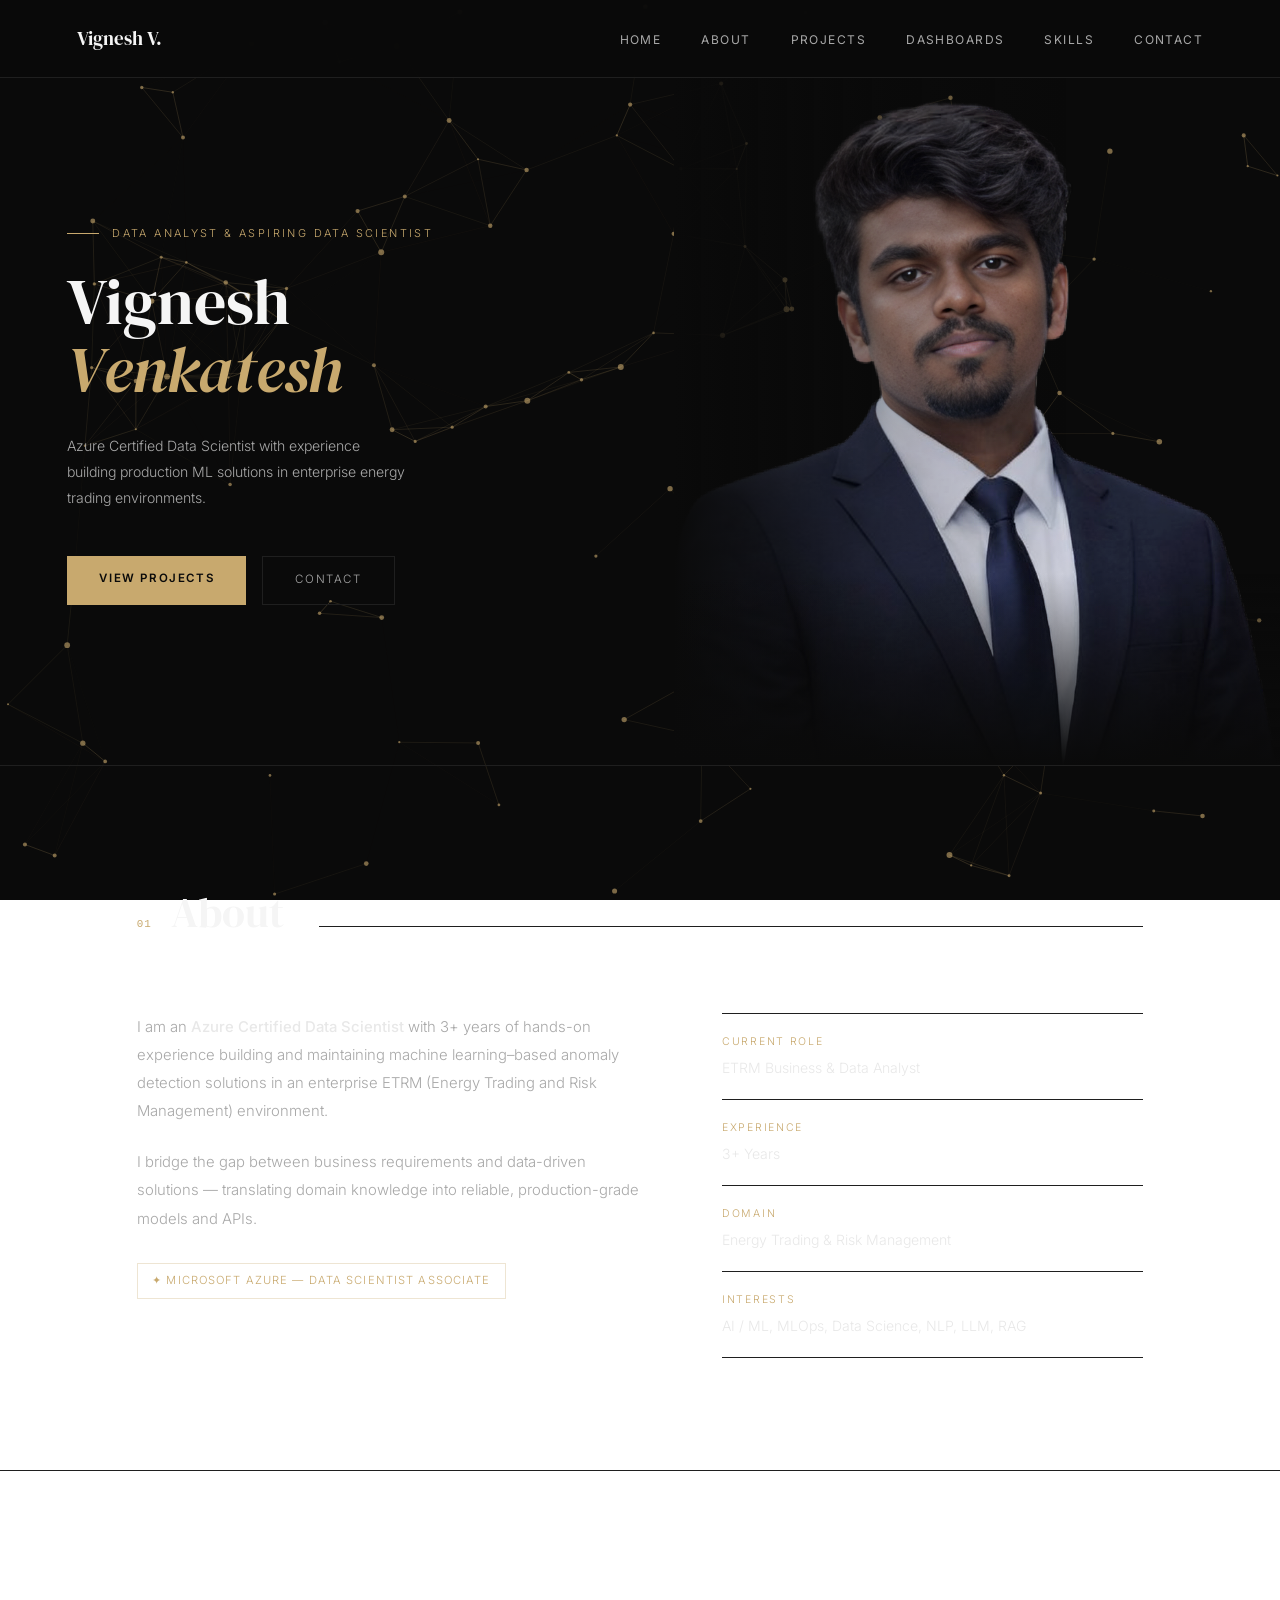
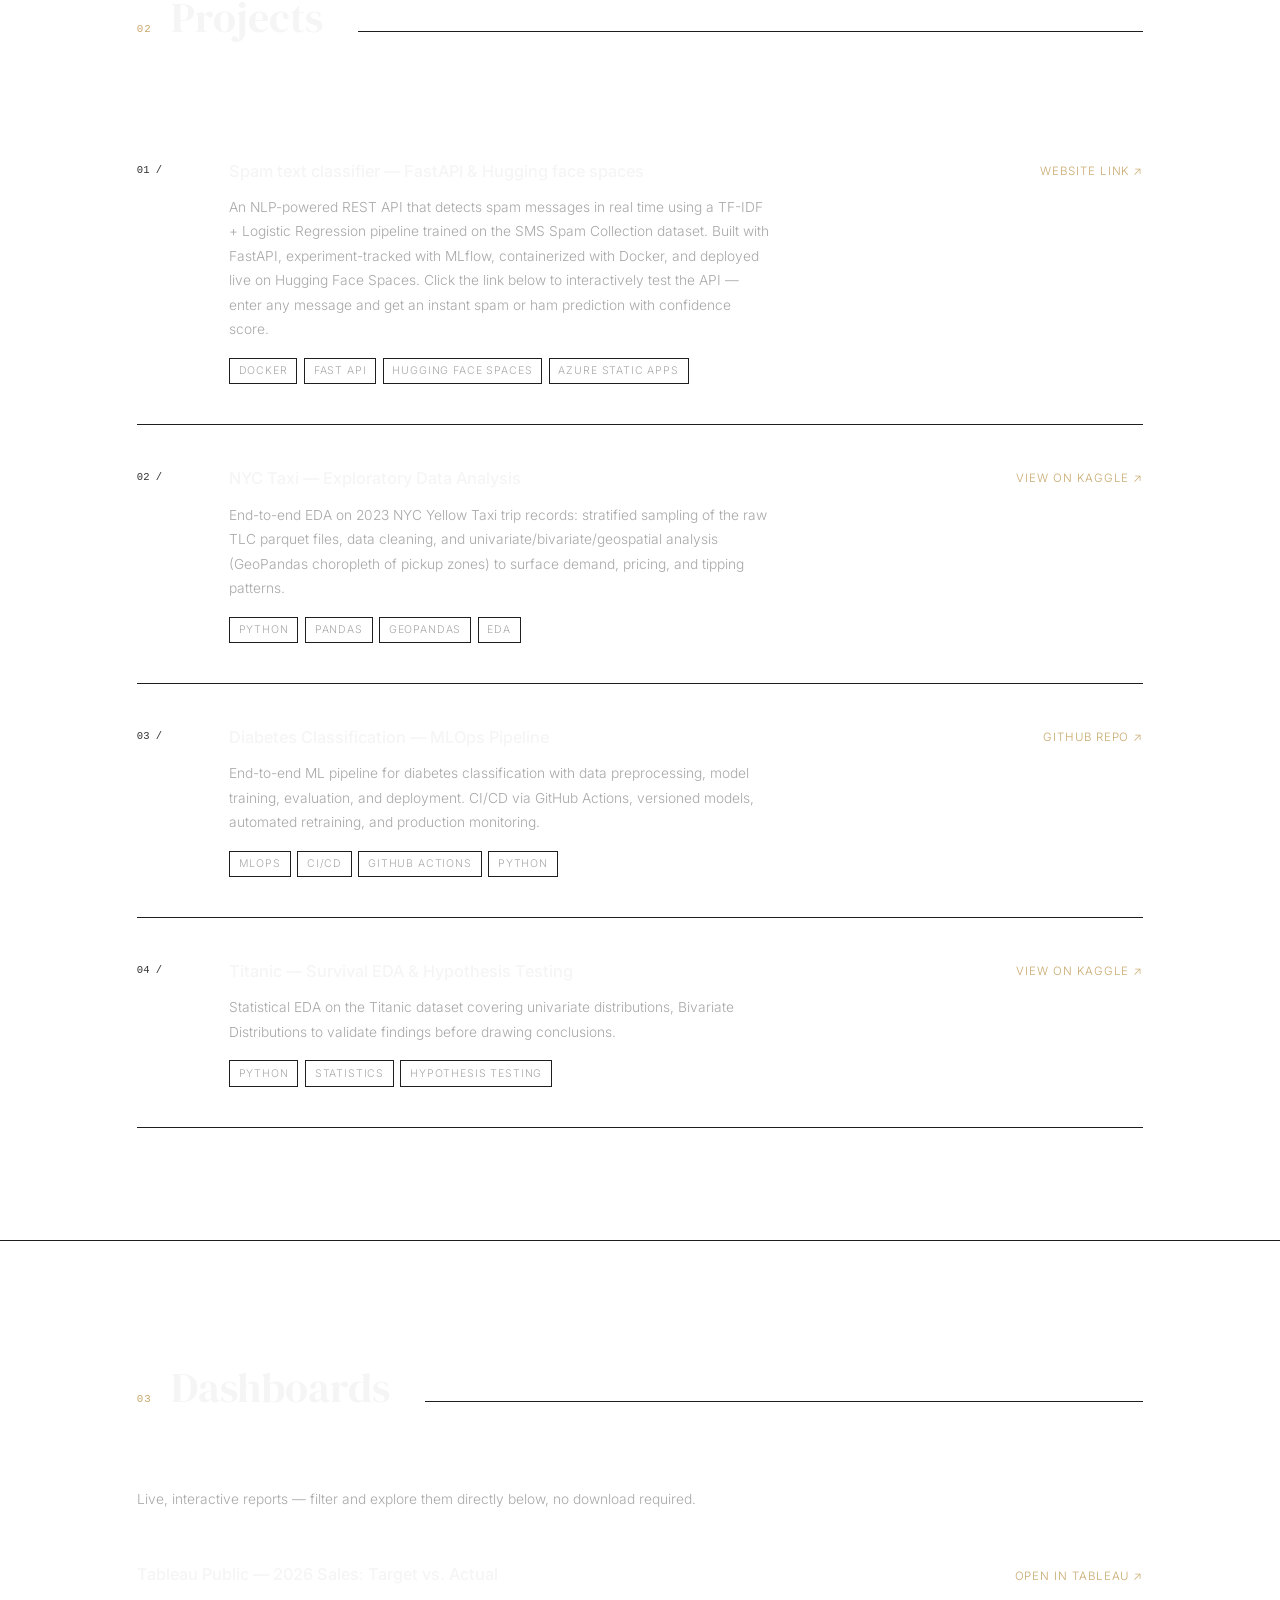
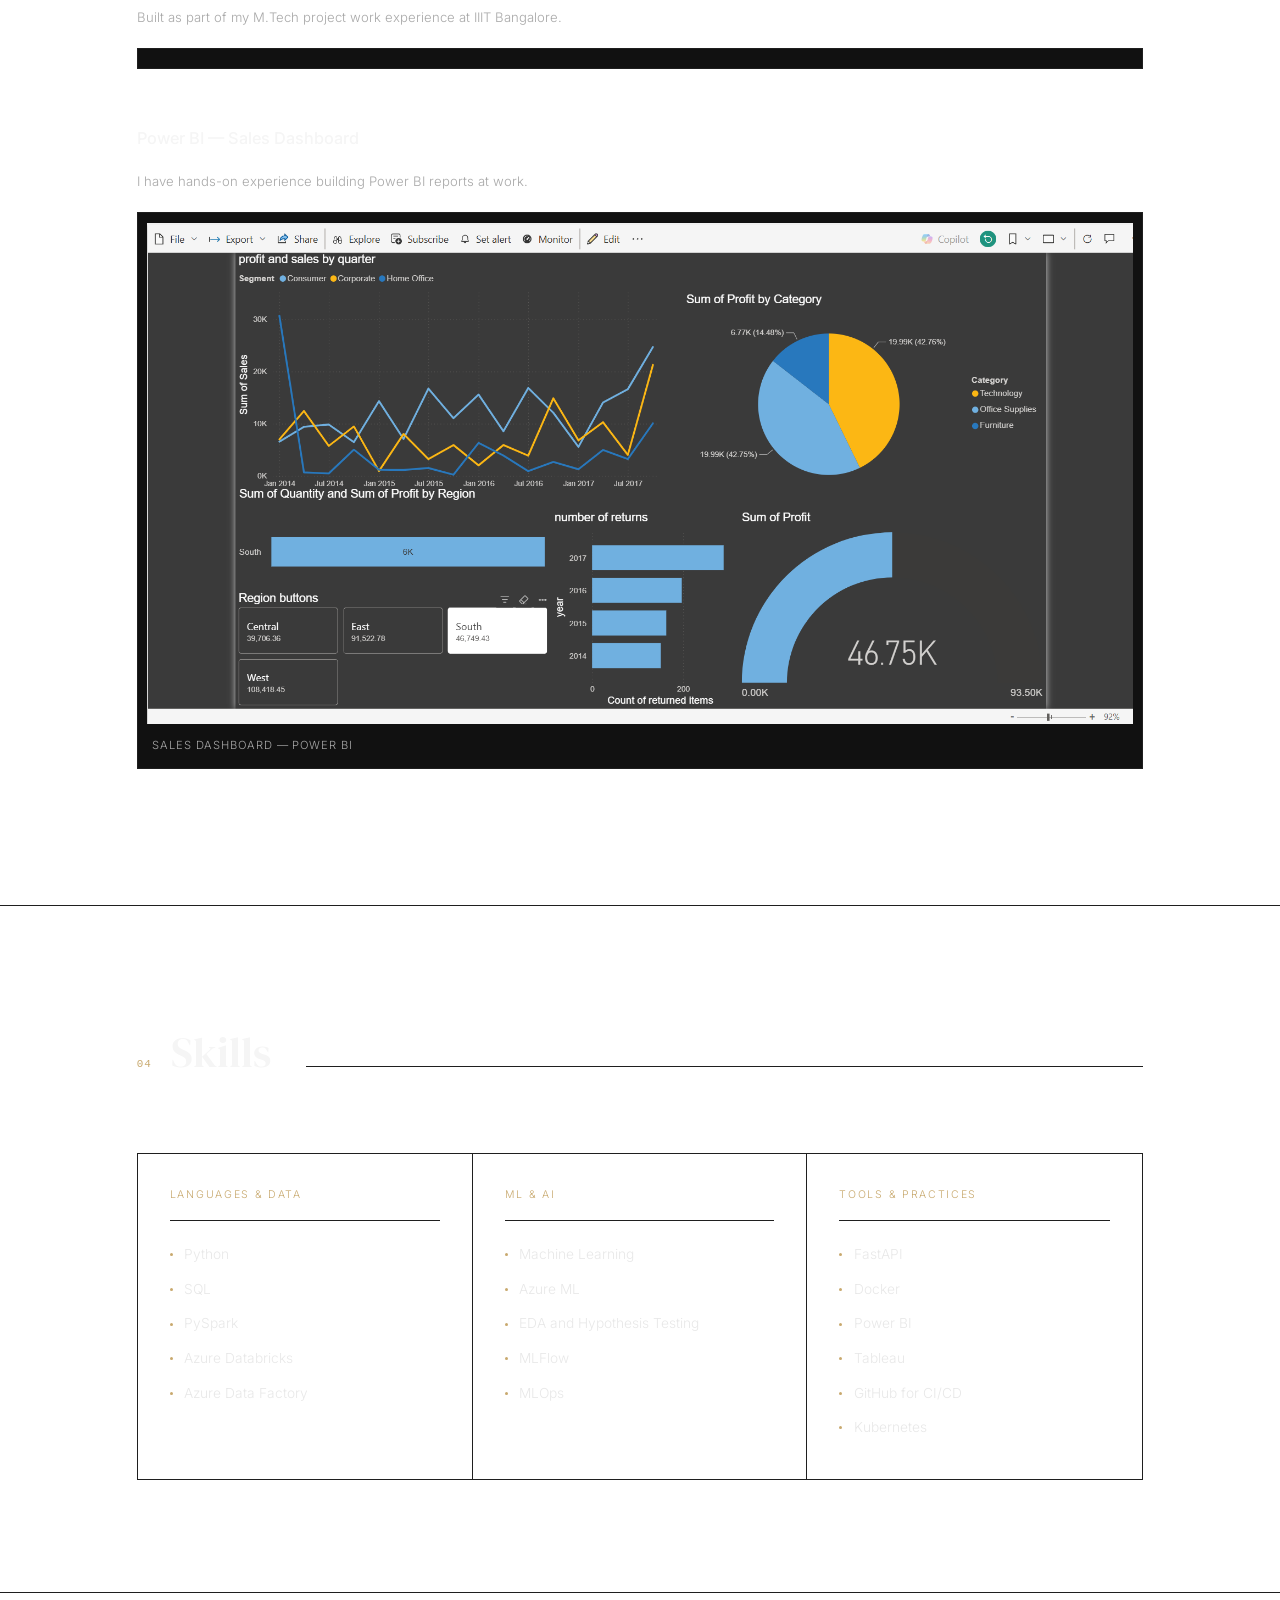
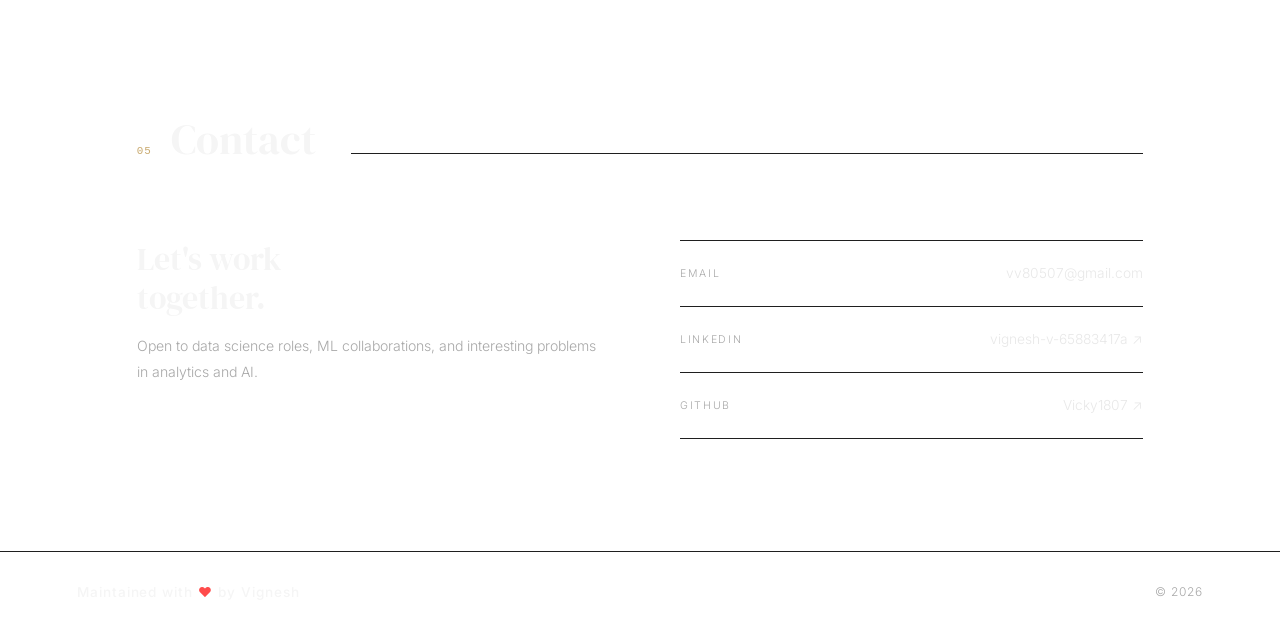
==== commit 63e2e6a7: "refining the website changed the certification banner to a verifiable link, added some animations." ====
--- a/index.html
+++ b/index.html
@@ -4,27 +4,38 @@
     <meta charset="UTF-8" />
     <meta name="viewport" content="width=device-width, initial-scale=1.0" />
     <title>Vignesh — Data Scientist</title>
-    <link href="https://fonts.googleapis.com/css2?family=Inter:wght@300;400;500;600&family=DM+Serif+Display:ital@0;1&display=swap" rel="stylesheet" />
+    <link
+      href="https://fonts.googleapis.com/css2?family=Inter:wght@300;400;500;600&family=DM+Serif+Display:ital@0;1&display=swap"
+      rel="stylesheet"
+    />
     <style>
-      *, *::before, *::after { box-sizing: border-box; margin: 0; padding: 0; }
+      *,
+      *::before,
+      *::after {
+        box-sizing: border-box;
+        margin: 0;
+        padding: 0;
+      }
 
       :root {
-        --bg:       #0a0a0a;
-        --surface:  #111111;
-        --border:   #1f1f1f;
-        --accent:   #c8a96e;
-        --text:     #a8a8a8;
-        --text-hi:  #e8e8e8;
-        --white:    #f5f5f5;
-        --serif:    'DM Serif Display', serif;
-        --sans:     'Inter', sans-serif;
-        --mono:     'Courier New', monospace;
-      }
-
-      html { scroll-behavior: smooth; }
+        --bg: #0a0a0a;
+        --surface: #111111;
+        --border: #1f1f1f;
+        --accent: #c8a96e;
+        --text: #a8a8a8;
+        --text-hi: #e8e8e8;
+        --white: #f5f5f5;
+        --serif: "DM Serif Display", serif;
+        --sans: "Inter", sans-serif;
+        --mono: "Courier New", monospace;
+      }
+
+      html {
+        scroll-behavior: smooth;
+      }
 
       body {
-        background: var(--bg);
+        background: transparent; /* Updated to let the canvas show through */
         color: var(--text);
         font-family: var(--sans);
         font-weight: 300;
@@ -32,29 +43,44 @@
         overflow-x: hidden;
       }
 
+      /* ── CANVAS BACKGROUND ── */
+      #particleCanvas {
+        position: fixed;
+        top: 0;
+        left: 0;
+        width: 100vw;
+        height: 100vh;
+        z-index: -1;
+        pointer-events: none;
+        background-color: var(--bg);
+      }
+
       /* ── NAV ── */
       nav {
         position: fixed;
-        top: 0; left: 0; right: 0;
+        top: 0;
+        left: 0;
+        right: 0;
         z-index: 100;
         display: flex;
         align-items: center;
         justify-content: space-between;
         padding: 1.4rem 6%;
-        background: rgba(10,10,10,0.92);
+        background: rgba(10, 10, 10, 0.92);
         backdrop-filter: blur(16px);
         border-bottom: 1px solid var(--border);
       }
-
       .logo {
         font-family: var(--serif);
         font-size: 1.2rem;
         color: var(--white);
         font-weight: 400;
       }
-
-      nav ul { list-style: none; display: flex; gap: 2.5rem; }
-
+      nav ul {
+        list-style: none;
+        display: flex;
+        gap: 2.5rem;
+      }
       nav ul a {
         font-size: 0.75rem;
         font-weight: 400;
@@ -64,8 +90,9 @@
         text-transform: uppercase;
         transition: color 0.2s;
       }
-
-      nav ul a:hover { color: var(--white); }
+      nav ul a:hover {
+        color: var(--white);
+      }
 
       /* ── HERO ── */
       .hero {
@@ -74,7 +101,6 @@
         grid-template-columns: 1fr 0.9fr;
         overflow: hidden;
       }
-
       .hero-left {
         display: flex;
         flex-direction: column;
@@ -83,7 +109,6 @@
         position: relative;
         z-index: 2;
       }
-
       .hero-eyebrow {
         font-size: 0.68rem;
         letter-spacing: 0.22em;
@@ -95,13 +120,12 @@
         gap: 0.8rem;
         animation: fadeUp 1s ease both;
       }
-
       .hero-eyebrow::before {
-        content: '';
-        width: 2rem; height: 1px;
+        content: "";
+        width: 2rem;
+        height: 1px;
         background: var(--accent);
       }
-
       .hero-left h1 {
         font-family: var(--serif);
         font-size: clamp(3rem, 5vw, 5rem);
@@ -111,12 +135,10 @@
         margin-bottom: 1.8rem;
         animation: fadeUp 1s 0.1s ease both;
       }
-
       .hero-left h1 em {
         color: var(--accent);
         font-style: italic;
       }
-
       .hero-desc {
         font-size: 0.88rem;
         color: var(--text);
@@ -125,13 +147,11 @@
         margin-bottom: 2.8rem;
         animation: fadeUp 1s 0.2s ease both;
       }
-
       .hero-actions {
         display: flex;
         gap: 1rem;
         animation: fadeUp 1s 0.3s ease both;
       }
-
       .btn-primary {
         padding: 0.85rem 2rem;
         background: var(--accent);
@@ -143,9 +163,9 @@
         text-decoration: none;
         transition: opacity 0.2s;
       }
-
-      .btn-primary:hover { opacity: 0.82; }
-
+      .btn-primary:hover {
+        opacity: 0.82;
+      }
       .btn-ghost {
         padding: 0.85rem 2rem;
         border: 1px solid var(--border);
@@ -154,18 +174,19 @@
         letter-spacing: 0.14em;
         text-transform: uppercase;
         text-decoration: none;
-        transition: border-color 0.2s, color 0.2s;
-      }
-
-      .btn-ghost:hover { border-color: var(--text); color: var(--white); }
-
-      /* Right — full-bleed portrait, NO circle */
+        transition:
+          border-color 0.2s,
+          color 0.2s;
+      }
+      .btn-ghost:hover {
+        border-color: var(--text);
+        color: var(--white);
+      }
       .hero-right {
         position: relative;
         overflow: hidden;
         padding-top: 5rem;
       }
-
       .hero-right img {
         width: 100%;
         height: 100%;
@@ -173,30 +194,37 @@
         object-position: top center;
         display: block;
         filter: grayscale(10%) contrast(1.04);
-        animation: imgReveal 1.3s 0.15s cubic-bezier(0.77,0,0.18,1) both;
-      }
-
-      /* Blend left edge into background */
+        animation: imgReveal 1.3s 0.15s cubic-bezier(0.77, 0, 0.18, 1) both;
+      }
       .hero-right::before {
-        content: '';
+        content: "";
         position: absolute;
         inset: 0;
-        background: linear-gradient(to right, var(--bg) 0%, rgba(10,10,10,0.25) 35%, transparent 65%);
+        background: linear-gradient(
+          to right,
+          var(--bg) 0%,
+          rgba(10, 10, 10, 0.25) 35%,
+          transparent 65%
+        );
         z-index: 1;
       }
-
-      /* Bottom fade */
       .hero-right::after {
-        content: '';
+        content: "";
         position: absolute;
-        bottom: 0; left: 0; right: 0;
+        bottom: 0;
+        left: 0;
+        right: 0;
         height: 25%;
         background: linear-gradient(to top, var(--bg), transparent);
         z-index: 1;
       }
 
       /* ── DIVIDER ── */
-      .divider { width: 100%; height: 1px; background: var(--border); }
+      .divider {
+        width: 100%;
+        height: 1px;
+        background: var(--border);
+      }
 
       /* ── SECTIONS ── */
       .section {
@@ -204,30 +232,26 @@
         max-width: 1160px;
         margin: 0 auto;
       }
-
       .section-header {
         display: flex;
         align-items: baseline;
         gap: 1.2rem;
         margin-bottom: 4rem;
       }
-
       .section-num {
         font-family: var(--mono);
         font-size: 0.68rem;
         color: var(--accent);
         letter-spacing: 0.08em;
       }
-
       .section-header h2 {
         font-family: var(--serif);
         font-size: clamp(1.8rem, 3.5vw, 2.6rem);
         font-weight: 400;
         color: var(--white);
       }
-
       .section-header::after {
-        content: '';
+        content: "";
         flex: 1;
         height: 1px;
         background: var(--border);
@@ -241,38 +265,39 @@
         gap: 5rem;
         align-items: start;
       }
-
       .about-text p {
         font-size: 0.93rem;
         line-height: 1.9;
         color: var(--text);
         margin-bottom: 1.4rem;
       }
-
-      .about-text p strong { color: var(--text-hi); font-weight: 500; }
-
+      .about-text p strong {
+        color: var(--text-hi);
+        font-weight: 500;
+      }
       .cert-tag {
         display: inline-flex;
         align-items: center;
         gap: 0.5rem;
         padding: 0.45rem 0.9rem;
-        border: 1px solid rgba(200,169,110,0.3);
+        border: 1px solid rgba(200, 169, 110, 0.3);
         color: var(--accent);
         font-size: 0.7rem;
         letter-spacing: 0.1em;
         text-transform: uppercase;
         margin-top: 0.5rem;
       }
-
-      .about-meta { display: flex; flex-direction: column; }
-
+      .about-meta {
+        display: flex;
+        flex-direction: column;
+      }
       .meta-item {
         padding: 1.2rem 0;
         border-bottom: 1px solid var(--border);
       }
-
-      .meta-item:first-child { border-top: 1px solid var(--border); }
-
+      .meta-item:first-child {
+        border-top: 1px solid var(--border);
+      }
       .meta-label {
         font-size: 0.66rem;
         letter-spacing: 0.16em;
@@ -280,8 +305,10 @@
         color: var(--accent);
         margin-bottom: 0.3rem;
       }
-
-      .meta-value { font-size: 0.88rem; color: var(--text-hi); }
+      .meta-value {
+        font-size: 0.88rem;
+        color: var(--text-hi);
+      }
 
       /* ── PROJECTS ── */
       .project-item {
@@ -292,38 +319,36 @@
         border-bottom: 1px solid var(--border);
         transition: padding-left 0.25s;
       }
-
-      .project-item:first-child { border-top: 1px solid var(--border); }
-      .project-item:hover { padding-left: 0.8rem; }
-
+      .project-item:first-child {
+        border-top: 1px solid var(--border);
+      }
+      .project-item:hover {
+        padding-left: 0.8rem;
+      }
       .project-index {
         font-family: var(--mono);
         font-size: 0.66rem;
         color: #333;
         padding-top: 0.25rem;
       }
-
       .project-body h3 {
         font-size: 1.02rem;
         font-weight: 500;
         color: var(--white);
         margin-bottom: 0.6rem;
       }
-
       .project-body p {
         font-size: 0.86rem;
         color: var(--text);
         line-height: 1.78;
         max-width: 540px;
       }
-
       .project-tags {
         display: flex;
         flex-wrap: wrap;
         gap: 0.4rem;
         margin-top: 1rem;
       }
-
       .project-tags span {
         font-size: 0.66rem;
         letter-spacing: 0.08em;
@@ -332,7 +357,6 @@
         border: 1px solid var(--border);
         padding: 0.2rem 0.55rem;
       }
-
       .project-link-btn {
         color: var(--accent);
         text-decoration: none;
@@ -343,13 +367,17 @@
         white-space: nowrap;
         transition: opacity 0.2s;
       }
-
-      .project-link-btn:hover { opacity: 0.65; }
+      .project-link-btn:hover {
+        opacity: 0.65;
+      }
 
       /* ── DASHBOARDS ── */
-      .dash-item { margin-bottom: 3.5rem; }
-      .dash-item:last-child { margin-bottom: 0; }
-
+      .dash-item {
+        margin-bottom: 3.5rem;
+      }
+      .dash-item:last-child {
+        margin-bottom: 0;
+      }
       .dash-head {
         display: flex;
         align-items: baseline;
@@ -357,22 +385,21 @@
         gap: 1rem;
         margin-bottom: 1rem;
       }
-
       .dash-head h3 {
         font-size: 1.02rem;
         font-weight: 500;
         color: var(--white);
       }
-
       .dash-frame {
         border: 1px solid var(--border);
         background: var(--surface);
         padding: 0.6rem;
         overflow: hidden;
       }
-
-      .dash-frame iframe { display: block; border: none; }
-
+      .dash-frame iframe {
+        display: block;
+        border: none;
+      }
       .dash-note {
         font-size: 0.82rem;
         color: var(--text);
@@ -380,19 +407,16 @@
         margin-bottom: 1.2rem;
         max-width: 640px;
       }
-
       .dash-photo {
         border: 1px solid var(--border);
         background: var(--surface);
         padding: 0.6rem;
         margin-bottom: 1.5rem;
       }
-
       .dash-photo img {
         width: 100%;
         display: block;
       }
-
       .dash-photo-caption {
         font-size: 0.7rem;
         letter-spacing: 0.08em;
@@ -407,14 +431,13 @@
         grid-template-columns: repeat(3, 1fr);
         border: 1px solid var(--border);
       }
-
       .skill-group {
         padding: 2rem 2rem 2.5rem;
         border-right: 1px solid var(--border);
       }
-
-      .skill-group:last-child { border-right: none; }
-
+      .skill-group:last-child {
+        border-right: none;
+      }
       .skill-group-title {
         font-size: 0.66rem;
         letter-spacing: 0.16em;
@@ -424,9 +447,12 @@
         padding-bottom: 1rem;
         border-bottom: 1px solid var(--border);
       }
-
-      .skill-group ul { list-style: none; display: flex; flex-direction: column; gap: 0.7rem; }
-
+      .skill-group ul {
+        list-style: none;
+        display: flex;
+        flex-direction: column;
+        gap: 0.7rem;
+      }
       .skill-group li {
         font-size: 0.86rem;
         color: var(--text-hi);
@@ -434,10 +460,10 @@
         align-items: center;
         gap: 0.7rem;
       }
-
       .skill-group li::before {
-        content: '';
-        width: 3px; height: 3px;
+        content: "";
+        width: 3px;
+        height: 3px;
         background: var(--accent);
         border-radius: 50%;
         flex-shrink: 0;
@@ -450,7 +476,6 @@
         gap: 5rem;
         align-items: start;
       }
-
       .contact-intro h3 {
         font-family: var(--serif);
         font-size: 2rem;
@@ -459,13 +484,11 @@
         margin-bottom: 1rem;
         line-height: 1.2;
       }
-
       .contact-intro p {
         font-size: 0.88rem;
         color: var(--text);
         line-height: 1.85;
       }
-
       .contact-row {
         display: flex;
         align-items: center;
@@ -475,63 +498,107 @@
         text-decoration: none;
         transition: padding-left 0.2s;
       }
-
-      .contact-row:first-child { border-top: 1px solid var(--border); }
-      .contact-row:hover { padding-left: 0.5rem; }
-
+      .contact-row:first-child {
+        border-top: 1px solid var(--border);
+      }
+      .contact-row:hover {
+        padding-left: 0.5rem;
+      }
       .contact-row-label {
         font-size: 0.66rem;
         letter-spacing: 0.16em;
         text-transform: uppercase;
         color: var(--text);
       }
-
       .contact-row-value {
         font-size: 0.86rem;
         color: var(--text-hi);
         transition: color 0.2s;
       }
-
-      .contact-row:hover .contact-row-value { color: var(--accent); }
+      .contact-row:hover .contact-row-value {
+        color: var(--accent);
+      }
 
       /* ── FOOTER ── */
       footer {
         border-top: 1px solid var(--border);
         padding: 1.8rem 6%;
         display: flex;
+        align-items: center;
         justify-content: space-between;
-        font-size: 0.7rem;
+        font-size: 0.75rem;
         letter-spacing: 0.08em;
-        color: #2e2e2e;
+        color: var(
+          --text
+        ); /* Updated to match general text color for visibility */
+      }
+      .love-text {
+        color: var(--white);
+        font-weight: 500;
+        font-size: 0.85rem;
       }
 
       /* ── ANIMATIONS ── */
       @keyframes fadeUp {
-        from { opacity: 0; transform: translateY(22px); }
-        to   { opacity: 1; transform: translateY(0); }
-      }
-
+        from {
+          opacity: 0;
+          transform: translateY(22px);
+        }
+        to {
+          opacity: 1;
+          transform: translateY(0);
+        }
+      }
       @keyframes imgReveal {
-        from { clip-path: inset(0 100% 0 0); }
-        to   { clip-path: inset(0 0% 0 0); }
+        from {
+          clip-path: inset(0 100% 0 0);
+        }
+        to {
+          clip-path: inset(0 0% 0 0);
+        }
       }
 
       /* ── RESPONSIVE ── */
       @media (max-width: 900px) {
-        .hero { grid-template-columns: 1fr; }
-        .hero-right { height: 65vw; }
-        .hero-left { padding: 8rem 6% 4rem; }
-        .about-grid, .contact-grid { grid-template-columns: 1fr; gap: 2.5rem; }
-        .skills-layout { grid-template-columns: 1fr; }
-        .skill-group { border-right: none; border-bottom: 1px solid var(--border); }
-        .skill-group:last-child { border-bottom: none; }
-        .project-item { grid-template-columns: 50px 1fr; }
-        .project-link-btn { display: none; }
-        nav ul { gap: 1.2rem; }
+        .hero {
+          grid-template-columns: 1fr;
+        }
+        .hero-right {
+          height: 65vw;
+        }
+        .hero-left {
+          padding: 8rem 6% 4rem;
+        }
+        .about-grid,
+        .contact-grid {
+          grid-template-columns: 1fr;
+          gap: 2.5rem;
+        }
+        .skills-layout {
+          grid-template-columns: 1fr;
+        }
+        .skill-group {
+          border-right: none;
+          border-bottom: 1px solid var(--border);
+        }
+        .skill-group:last-child {
+          border-bottom: none;
+        }
+        .project-item {
+          grid-template-columns: 50px 1fr;
+        }
+        .project-link-btn {
+          display: none;
+        }
+        nav ul {
+          gap: 1.2rem;
+        }
       }
     </style>
   </head>
   <body>
+    <!-- CANVAS BACKGROUND INTEGRATION -->
+    <canvas id="particleCanvas"></canvas>
 
     <nav>
       <div class="logo">Vignesh V.</div>
@@ -548,11 +615,13 @@
     <!-- HERO -->
     <section id="home" class="hero">
       <div class="hero-left">
-        <div class="hero-eyebrow">Data Analyst &amp; Aspiring Data Scientist</div>
-        <h1>Vignesh<br><em>Venkatesh</em></h1>
+        <div class="hero-eyebrow">
+          Data Analyst &amp; Aspiring Data Scientist
+        </div>
+        <h1>Vignesh<br /><em>Venkatesh</em></h1>
         <p class="hero-desc">
-          Azure Certified Data Scientist with experience building production ML solutions
-          in enterprise energy trading environments.
+          Azure Certified Data Scientist with experience building production ML
+          solutions in enterprise energy trading environments.
         </p>
         <div class="hero-actions">
           <a href="#projects" class="btn-primary">View Projects</a>
@@ -575,16 +644,27 @@
       <div class="about-grid">
         <div class="about-text">
           <p>
-            I am an <strong>Azure Certified Data Scientist</strong> with 3+ year of hands-on experience
-            building and maintaining machine learning–based anomaly detection solutions in an enterprise
-            ETRM (Energy Trading and Risk Management) environment.
+            I am an <strong>Azure Certified Data Scientist</strong> with 3+
+            years of hands-on experience building and maintaining machine
+            learning–based anomaly detection solutions in an enterprise ETRM
+            (Energy Trading and Risk Management) environment.
           </p>
           <p>
-            I bridge the gap between business requirements and data-driven solutions — translating
-            domain knowledge into reliable, production-grade models and APIs.
+            I bridge the gap between business requirements and data-driven
+            solutions — translating domain knowledge into reliable,
+            production-grade models and APIs.
           </p>
-          <div class="cert-tag">✦ Microsoft Azure — Data Scientist Associate</div>
-        </div>
+          <a
+            href="https://learn.microsoft.com/en-us/users/vigneshv-6725/credentials/df04bb06d9c287fc"
+            class="cert-tag"
+            target="_blank"
+            style="text-decoration: none; transition: opacity 0.2s"
+            onmouseover="this.style.opacity = '0.8'"
+            onmouseout="this.style.opacity = '1'"
+            >✦ Microsoft Azure — Data Scientist Associate</a
+          >
+        </div>
+
         <div class="about-meta">
           <div class="meta-item">
             <div class="meta-label">Current Role</div>
@@ -592,7 +672,7 @@
           </div>
           <div class="meta-item">
             <div class="meta-label">Experience</div>
-            <div class="meta-value">3+ Year</div>
+            <div class="meta-value">3+ Years</div>
           </div>
           <div class="meta-item">
             <div class="meta-label">Domain</div>
@@ -600,7 +680,9 @@
           </div>
           <div class="meta-item">
             <div class="meta-label">Interests</div>
-            <div class="meta-value">AI / ML, MLOps, Data Science, RAG</div>
+            <div class="meta-value">
+              AI / ML, MLOps, Data Science, NLP, LLM, RAG
+            </div>
           </div>
         </div>
       </div>
@@ -619,58 +701,94 @@
         <div class="project-index">01 /</div>
         <div class="project-body">
           <h3>Spam text classifier — FastAPI & Hugging face spaces</h3>
-          <p>An NLP-powered REST API that detects spam messages in real time using a TF-IDF + Logistic Regression pipeline trained on the SMS Spam Collection dataset. Built with FastAPI, experiment-tracked with MLflow, containerized with Docker, and deployed live on Hugging Face Spaces.
-Click the link below to interactively test the API — enter any message and get an instant spam or ham prediction with confidence score.</p>
+          <p>
+            An NLP-powered REST API that detects spam messages in real time
+            using a TF-IDF + Logistic Regression pipeline trained on the SMS
+            Spam Collection dataset. Built with FastAPI, experiment-tracked with
+            MLflow, containerized with Docker, and deployed live on Hugging Face
+            Spaces. Click the link below to interactively test the API — enter
+            any message and get an instant spam or ham prediction with
+            confidence score.
+          </p>
           <div class="project-tags">
-            <span>Docker</span><span>Fast API</span><span>Hugging face spaces</span><span>Azure Static apps</span>
+            <span>Docker</span><span>Fast API</span
+            ><span>Hugging face spaces</span><span>Azure Static apps</span>
           </div>
         </div>
-        <a href="https://lemon-ground-0a6d71c1e.7.azurestaticapps.net/"
-           target="_blank" class="project-link-btn">Website Link ↗</a>
+        <a
+          href="https://lemon-ground-0a6d71c1e.7.azurestaticapps.net/"
+          target="_blank"
+          class="project-link-btn"
+          >Website Link ↗</a
+        >
       </div>
 
       <div class="project-item">
         <div class="project-index">02 /</div>
         <div class="project-body">
           <h3>NYC Taxi — Exploratory Data Analysis</h3>
-          <p>End-to-end EDA on 2023 NYC Yellow Taxi trip records: stratified sampling of the raw
-          TLC parquet files, data cleaning, and univariate/bivariate/geospatial analysis (GeoPandas
-          choropleth of pickup zones) to surface demand, pricing, and tipping patterns.</p>
+          <p>
+            End-to-end EDA on 2023 NYC Yellow Taxi trip records: stratified
+            sampling of the raw TLC parquet files, data cleaning, and
+            univariate/bivariate/geospatial analysis (GeoPandas choropleth of
+            pickup zones) to surface demand, pricing, and tipping patterns.
+          </p>
           <div class="project-tags">
-            <span>Python</span><span>Pandas</span><span>GeoPandas</span><span>EDA</span>
+            <span>Python</span><span>Pandas</span><span>GeoPandas</span
+            ><span>EDA</span>
           </div>
         </div>
-        <a href="https://www.kaggle.com/code/vickyy1807/nyc-taxi-2026-eda"
-           target="_blank" class="project-link-btn">View on Kaggle ↗</a>
+        <a
+          href="https://www.kaggle.com/code/vickyy1807/nyc-taxi-2026-eda"
+          target="_blank"
+          class="project-link-btn"
+          >View on Kaggle ↗</a
+        >
       </div>
 
       <div class="project-item">
         <div class="project-index">03 /</div>
         <div class="project-body">
           <h3>Diabetes Classification — MLOps Pipeline</h3>
-          <p>End-to-end ML pipeline for diabetes classification with data preprocessing, model training,
-          evaluation, and deployment. CI/CD via GitHub Actions, versioned models, automated retraining,
-          and production monitoring.</p>
+          <p>
+            End-to-end ML pipeline for diabetes classification with data
+            preprocessing, model training, evaluation, and deployment. CI/CD via
+            GitHub Actions, versioned models, automated retraining, and
+            production monitoring.
+          </p>
           <div class="project-tags">
-            <span>MLOps</span><span>CI/CD</span><span>GitHub Actions</span><span>Python</span>
+            <span>MLOps</span><span>CI/CD</span><span>GitHub Actions</span
+            ><span>Python</span>
           </div>
         </div>
-        <a href="https://github.com/Vicky1807/github-actions-for-model-training"
-           target="_blank" class="project-link-btn">Github Repo ↗</a>
-      </div>
-      
+        <a
+          href="https://github.com/Vicky1807/github-actions-for-model-training"
+          target="_blank"
+          class="project-link-btn"
+          >Github Repo ↗</a
+        >
+      </div>
+
       <div class="project-item">
         <div class="project-index">04 /</div>
         <div class="project-body">
           <h3>Titanic — Survival EDA & Hypothesis Testing</h3>
-          <p>Statistical EDA on the Titanic dataset covering univariate distributions, Bivariate Distributions to
-          validate findings before drawing conclusions.</p>
+          <p>
+            Statistical EDA on the Titanic dataset covering univariate
+            distributions, Bivariate Distributions to validate findings before
+            drawing conclusions.
+          </p>
           <div class="project-tags">
-            <span>Python</span><span>Statistics</span><span>Hypothesis Testing</span>
+            <span>Python</span><span>Statistics</span
+            ><span>Hypothesis Testing</span>
           </div>
         </div>
-        <a href="https://www.kaggle.com/code/vickyy1807/eda-on-titanic-passenger-data"
-           target="_blank" class="project-link-btn">View on Kaggle ↗</a>
+        <a
+          href="https://www.kaggle.com/code/vickyy1807/eda-on-titanic-passenger-data"
+          target="_blank"
+          class="project-link-btn"
+          >View on Kaggle ↗</a
+        >
       </div>
     </div>
 
@@ -683,20 +801,79 @@
         <h2>Dashboards</h2>
       </div>
 
-      <p style="font-size:0.86rem; color:var(--text); max-width:640px; margin-bottom:3rem; line-height:1.85;">
-        Live, interactive reports — filter and explore them directly below, no download required.
+      <p
+        style="
+          font-size: 0.86rem;
+          color: var(--text);
+          max-width: 640px;
+          margin-bottom: 3rem;
+          line-height: 1.85;
+        "
+      >
+        Live, interactive reports — filter and explore them directly below, no
+        download required.
       </p>
 
       <div class="dash-item">
         <div class="dash-head">
           <h3>Tableau Public — 2026 Sales: Target vs. Actual</h3>
-          <a href="https://public.tableau.com/app/profile/vignesh.v1012" target="_blank" class="project-link-btn">Open in Tableau ↗</a>
+          <a
+            href="https://public.tableau.com/app/profile/vignesh.v1012"
+            target="_blank"
+            class="project-link-btn"
+            >Open in Tableau ↗</a
+          >
         </div>
         <p class="dash-note">
           Built as part of my M.Tech project work experience at IIIT Bangalore.
         </p>
         <div class="dash-frame">
-          <div class='tableauPlaceholder' id='viz1783155967207' style='position: relative'><noscript><a href='#'><img alt='2026 | Sales vs Targets ' src='https:&#47;&#47;public.tableau.com&#47;static&#47;images&#47;Sa&#47;SalestargetvsAchivedKPIViz&#47;CYSales&#47;1_rss.png' style='border: none' /></a></noscript><object class='tableauViz'  style='display:none;'><param name='host_url' value='https%3A%2F%2Fpublic.tableau.com%2F' /> <param name='embed_code_version' value='3' /> <param name='site_root' value='' /><param name='name' value='SalestargetvsAchivedKPIViz&#47;CYSales' /><param name='tabs' value='no' /><param name='toolbar' value='yes' /><param name='static_image' value='https:&#47;&#47;public.tableau.com&#47;static&#47;images&#47;Sa&#47;SalestargetvsAchivedKPIViz&#47;CYSales&#47;1.png' /> <param name='animate_transition' value='yes' /><param name='display_static_image' value='yes' /><param name='display_spinner' value='yes' /><param name='display_overlay' value='yes' /><param name='display_count' value='yes' /><param name='language' value='en-US' /></object></div>                <script type='text/javascript'>                    var divElement = document.getElementById('viz1783155967207');                    var vizElement = divElement.getElementsByTagName('object')[0];                    vizElement.style.width='100%';vizElement.style.height=(divElement.offsetWidth*0.75)+'px';                    var scriptElement = document.createElement('script');                    scriptElement.src = 'https://public.tableau.com/javascripts/api/viz_v1.js';                    vizElement.parentNode.insertBefore(scriptElement, vizElement);                </script>
+          <div
+            class="tableauPlaceholder"
+            id="viz1783155967207"
+            style="position: relative"
+          >
+            <noscript
+              ><a href="#"
+                ><img
+                  alt="2026 | Sales vs Targets "
+                  src="https:&#47;&#47;public.tableau.com&#47;static&#47;images&#47;Sa&#47;SalestargetvsAchivedKPIViz&#47;CYSales&#47;1_rss.png"
+                  style="border: none" /></a></noscript
+            ><object class="tableauViz" style="display: none">
+              <param
+                name="host_url"
+                value="https%3A%2F%2Fpublic.tableau.com%2F"
+              />
+              <param name="embed_code_version" value="3" />
+              <param name="site_root" value="" />
+              <param
+                name="name"
+                value="SalestargetvsAchivedKPIViz&#47;CYSales"
+              />
+              <param name="tabs" value="no" />
+              <param name="toolbar" value="yes" />
+              <param
+                name="static_image"
+                value="https:&#47;&#47;public.tableau.com&#47;static&#47;images&#47;Sa&#47;SalestargetvsAchivedKPIViz&#47;CYSales&#47;1.png"
+              />
+              <param name="animate_transition" value="yes" />
+              <param name="display_static_image" value="yes" />
+              <param name="display_spinner" value="yes" />
+              <param name="display_overlay" value="yes" />
+              <param name="display_count" value="yes" />
+              <param name="language" value="en-US" />
+            </object>
+          </div>
+          <script type="text/javascript">
+            var divElement = document.getElementById("viz1783155967207");
+            var vizElement = divElement.getElementsByTagName("object")[0];
+            vizElement.style.width = "100%";
+            vizElement.style.height = divElement.offsetWidth * 0.75 + "px";
+            var scriptElement = document.createElement("script");
+            scriptElement.src =
+              "https://public.tableau.com/javascripts/api/viz_v1.js";
+            vizElement.parentNode.insertBefore(scriptElement, vizElement);
+          </script>
         </div>
       </div>
 
@@ -722,14 +899,16 @@
         <span class="section-num">04</span>
         <h2>Skills</h2>
       </div>
+
       <div class="skills-layout">
         <div class="skill-group">
           <div class="skill-group-title">Languages & Data</div>
           <ul>
             <li>Python</li>
             <li>SQL</li>
-            <li>Apache Spark , PySpark</li>
-            <li>Apache Hive</li>
+            <li>PySpark</li>
+            <li>Azure Databricks</li>
+            <li>Azure Data Factory</li>
           </ul>
         </div>
         <div class="skill-group">
@@ -737,8 +916,9 @@
           <ul>
             <li>Machine Learning</li>
             <li>Azure ML</li>
-            <li>Anomaly Detection</li>
+            <li>EDA and Hypothesis Testing</li>
             <li>MLFlow</li>
+            <li>MLOps</li>
           </ul>
         </div>
         <div class="skill-group">
@@ -748,8 +928,8 @@
             <li>Docker</li>
             <li>Power BI</li>
             <li>Tableau</li>
-            <li>Git & GitHub</li>
-            <li>CI/CD · MLOps</li>
+            <li>GitHub for CI/CD</li>
+            <li>Kubernetes</li>
           </ul>
         </div>
       </div>
@@ -763,21 +943,33 @@
         <span class="section-num">05</span>
         <h2>Contact</h2>
       </div>
+
       <div class="contact-grid">
         <div class="contact-intro">
-          <h3>Let's work<br>together.</h3>
-          <p>Open to data science roles, ML collaborations, and interesting problems in analytics and AI.</p>
+          <h3>Let's work<br />together.</h3>
+          <p>
+            Open to data science roles, ML collaborations, and interesting
+            problems in analytics and AI.
+          </p>
         </div>
         <div>
           <a href="mailto:vv80507@gmail.com" class="contact-row">
             <span class="contact-row-label">Email</span>
             <span class="contact-row-value">vv80507@gmail.com</span>
           </a>
-          <a href="https://linkedin.com/in/vignesh-v-65883417a" target="_blank" class="contact-row">
+          <a
+            href="https://linkedin.com/in/vignesh-v-65883417a"
+            target="_blank"
+            class="contact-row"
+          >
             <span class="contact-row-label">LinkedIn</span>
             <span class="contact-row-value">vignesh-v-65883417a ↗</span>
           </a>
-          <a href="https://github.com/Vicky1807" target="_blank" class="contact-row">
+          <a
+            href="https://github.com/Vicky1807"
+            target="_blank"
+            class="contact-row"
+          >
             <span class="contact-row-label">GitHub</span>
             <span class="contact-row-value">Vicky1807 ↗</span>
           </a>
@@ -785,10 +977,131 @@
       </div>
     </div>
 
+    <!-- UPDATED FOOTER -->
     <footer>
-      <span>© 2026 Vignesh Venkatesh</span>
-      <span>Built with intent.</span>
+      <span class="love-text"
+        >Maintained with <span style="color: #ff4b4b">❤️</span> by Vignesh</span
+      >
+      <span>© 2026</span>
     </footer>
 
+    <!-- INTERACTIVE PARTICLE NETWORK SCRIPT -->
+    <script>
+      const canvas = document.getElementById("particleCanvas");
+      const ctx = canvas.getContext("2d");
+
+      canvas.width = window.innerWidth;
+      canvas.height = window.innerHeight;
+
+      let particlesArray = [];
+      const numberOfParticles = 120; // Adjusted for a clean look behind content
+
+      let mouse = {
+        x: null,
+        y: null,
+        radius: 120,
+      };
+
+      window.addEventListener("mousemove", function (event) {
+        mouse.x = event.x;
+        mouse.y = event.y;
+      });
+
+      window.addEventListener("mouseout", function () {
+        mouse.x = undefined;
+        mouse.y = undefined;
+      });
+
+      class Particle {
+        constructor() {
+          this.x = Math.random() * canvas.width;
+          this.y = Math.random() * canvas.height;
+          this.size = Math.random() * 2 + 1;
+          this.baseX = this.x;
+          this.baseY = this.y;
+          this.density = Math.random() * 30 + 1;
+          this.speedX = Math.random() * 1 - 0.5;
+          this.speedY = Math.random() * 1 - 0.5;
+        }
+
+        update() {
+          this.x += this.speedX;
+          this.y += this.speedY;
+
+          if (this.x < 0 || this.x > canvas.width) this.speedX *= -1;
+          if (this.y < 0 || this.y > canvas.height) this.speedY *= -1;
+
+          let dx = mouse.x - this.x;
+          let dy = mouse.y - this.y;
+          let distance = Math.sqrt(dx * dx + dy * dy);
+
+          if (distance < mouse.radius) {
+            const forceDirectionX = dx / distance;
+            const forceDirectionY = dy / distance;
+            const maxDistance = mouse.radius;
+            const force = (maxDistance - distance) / maxDistance;
+            const directionX = forceDirectionX * force * this.density;
+            const directionY = forceDirectionY * force * this.density;
+
+            this.x -= directionX;
+            this.y -= directionY;
+          }
+        }
+
+        draw() {
+          ctx.fillStyle = "rgba(200, 169, 110, 0.6)";
+          ctx.beginPath();
+          ctx.arc(this.x, this.y, this.size, 0, Math.PI * 2);
+          ctx.fill();
+        }
+      }
+
+      function init() {
+        particlesArray = [];
+        for (let i = 0; i < numberOfParticles; i++) {
+          particlesArray.push(new Particle());
+        }
+      }
+
+      function connect() {
+        let maxDistance = 130;
+        for (let a = 0; a < particlesArray.length; a++) {
+          for (let b = a; b < particlesArray.length; b++) {
+            let dx = particlesArray[a].x - particlesArray[b].x;
+            let dy = particlesArray[a].y - particlesArray[b].y;
+            let distance = Math.sqrt(dx * dx + dy * dy);
+
+            if (distance < maxDistance) {
+              let opacity = 1 - distance / maxDistance;
+              ctx.strokeStyle = `rgba(200, 169, 110, ${opacity * 0.5})`;
+              ctx.lineWidth = 0.5;
+              ctx.beginPath();
+              ctx.moveTo(particlesArray[a].x, particlesArray[a].y);
+              ctx.lineTo(particlesArray[b].x, particlesArray[b].y);
+              ctx.stroke();
+            }
+          }
+        }
+      }
+
+      function animate() {
+        ctx.clearRect(0, 0, canvas.width, canvas.height);
+        for (let i = 0; i < particlesArray.length; i++) {
+          particlesArray[i].update();
+          particlesArray[i].draw();
+        }
+        connect();
+        requestAnimationFrame(animate);
+      }
+
+      window.addEventListener("resize", () => {
+        canvas.width = window.innerWidth;
+        canvas.height = window.innerHeight;
+        init();
+      });
+
+      init();
+      animate();
+    </script>
   </body>
 </html>
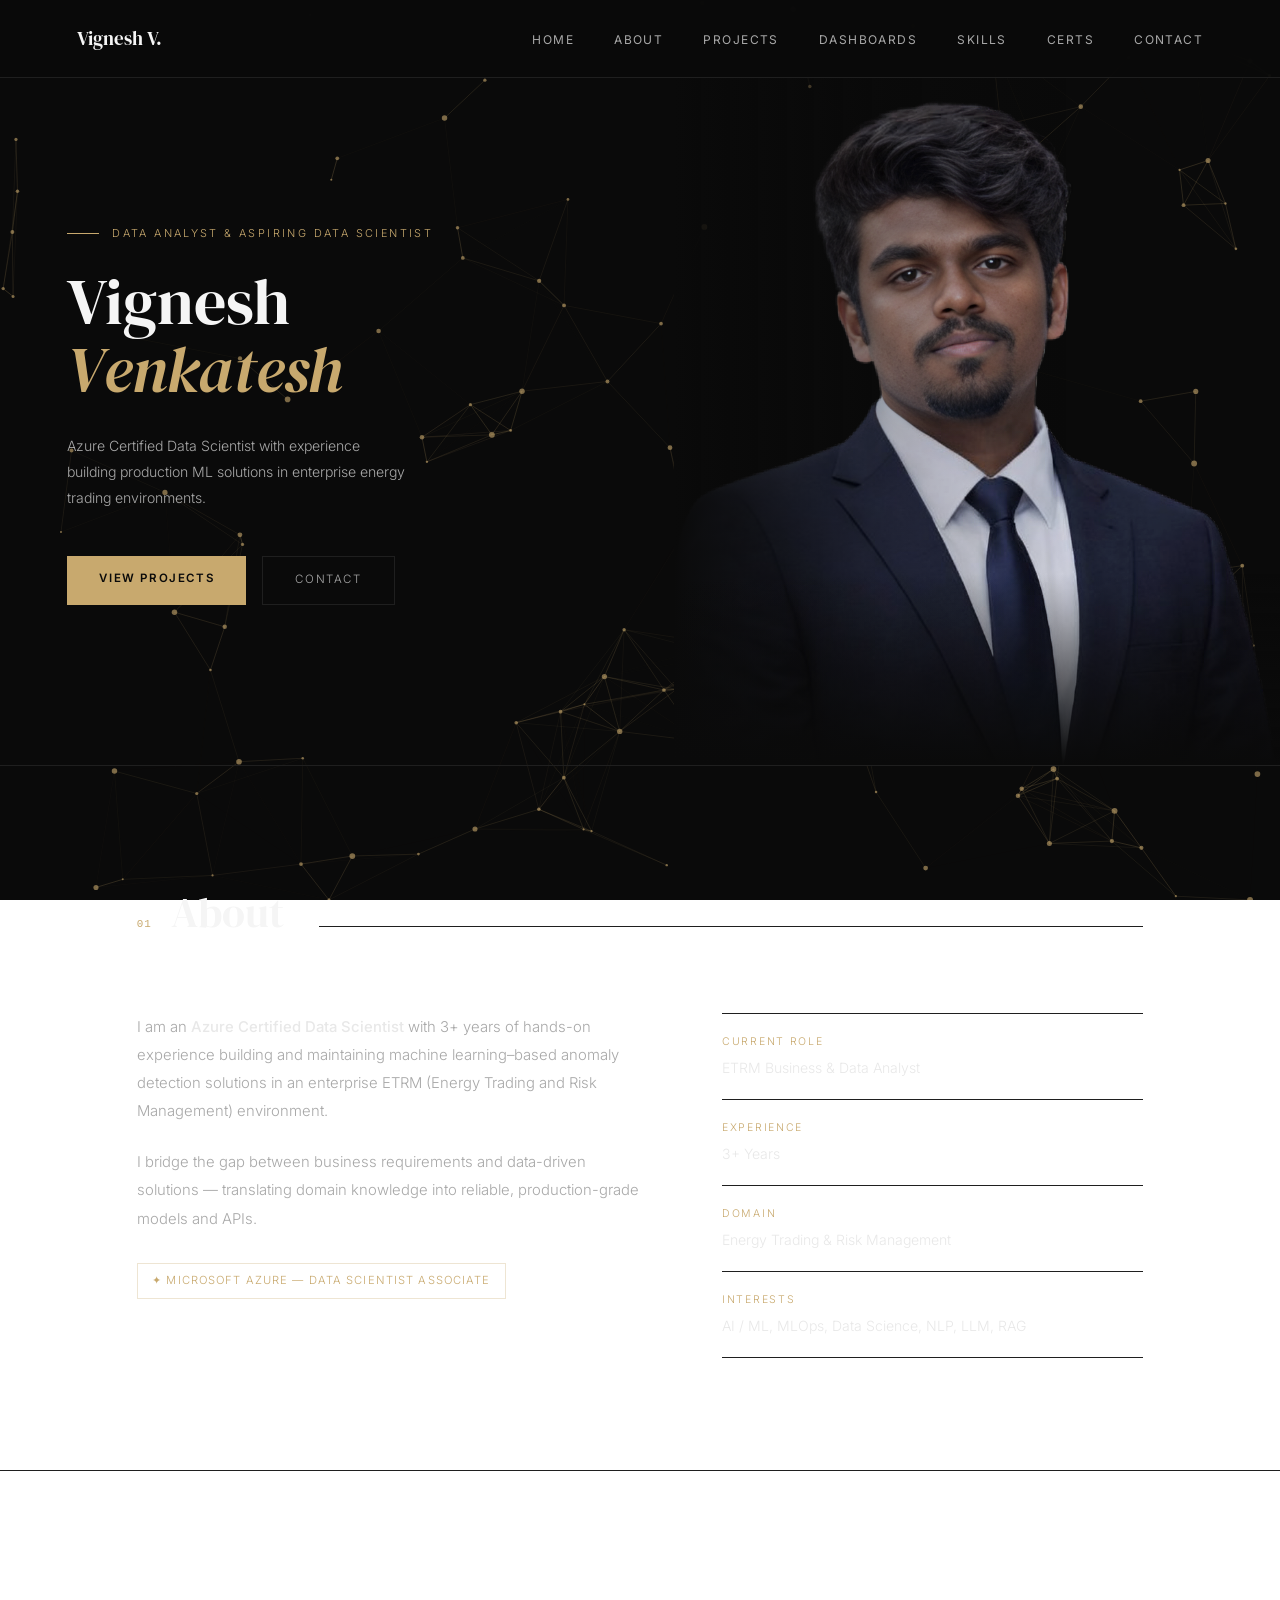
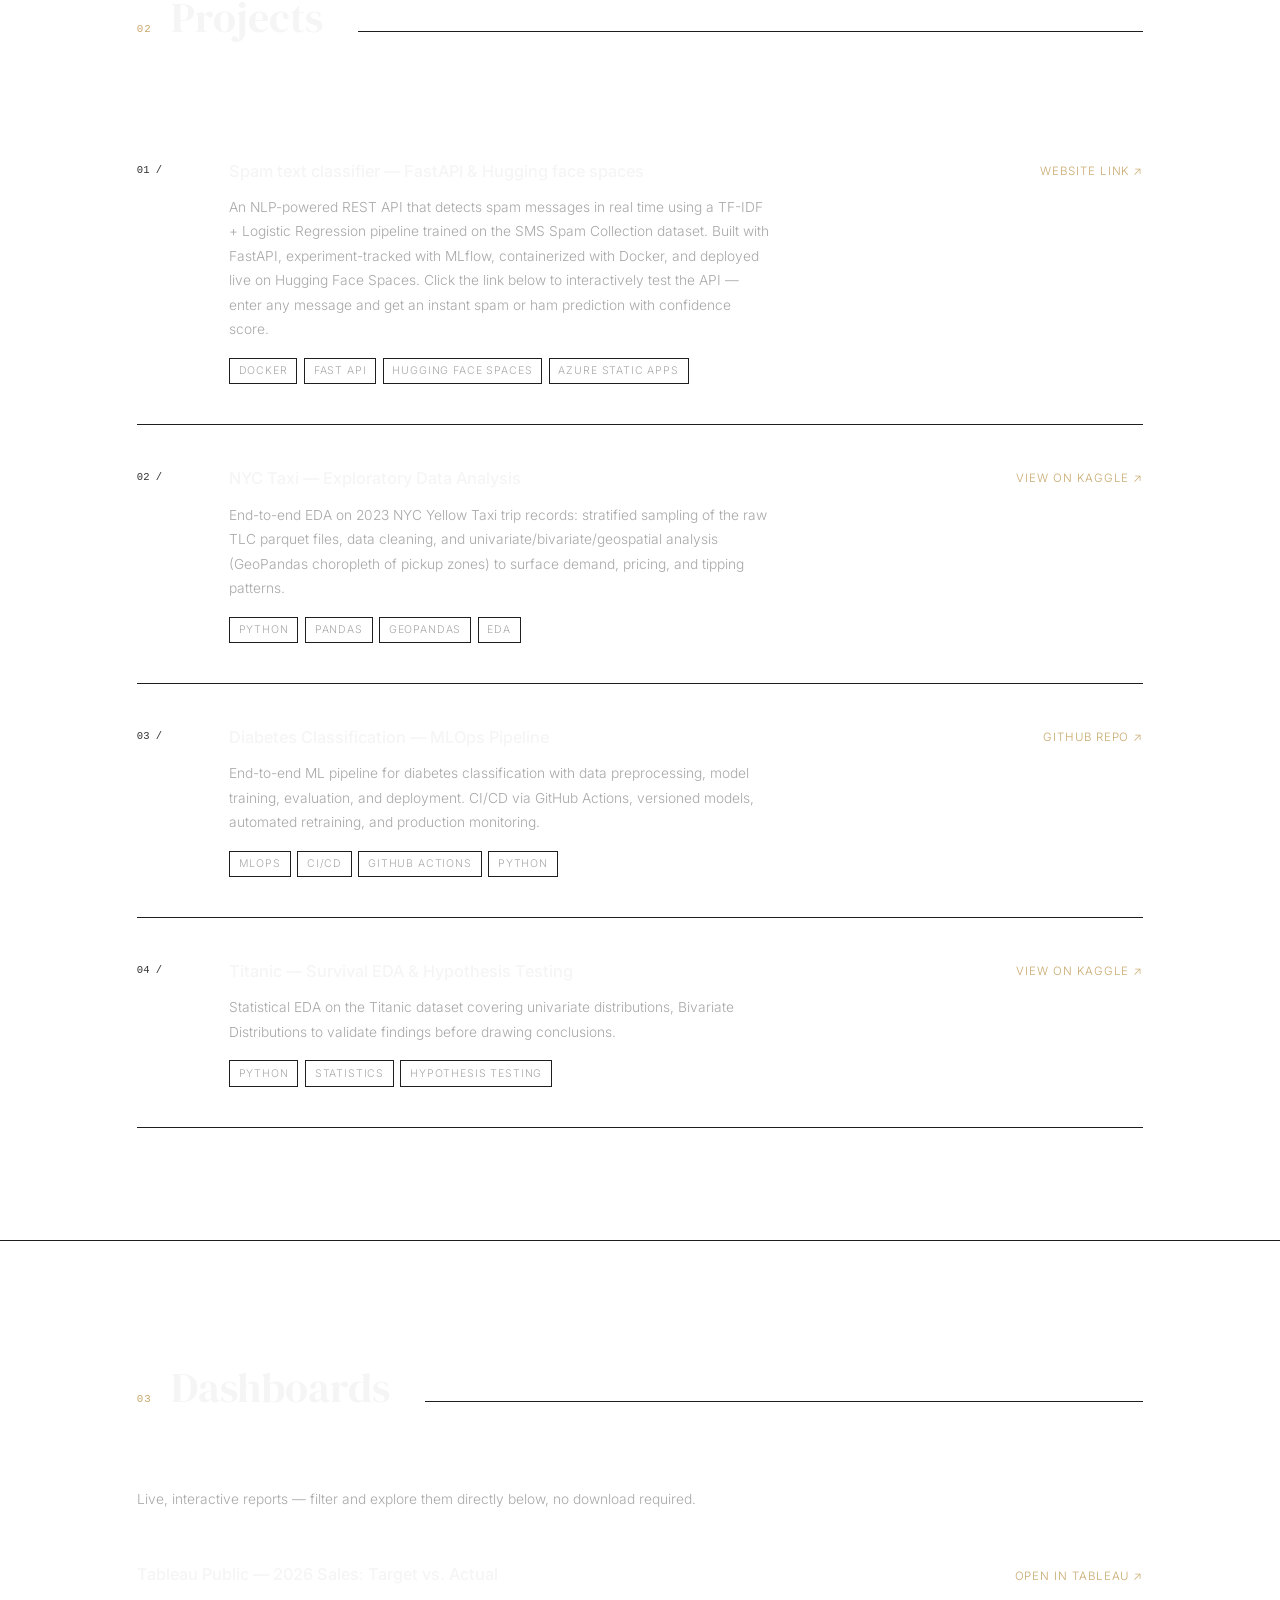
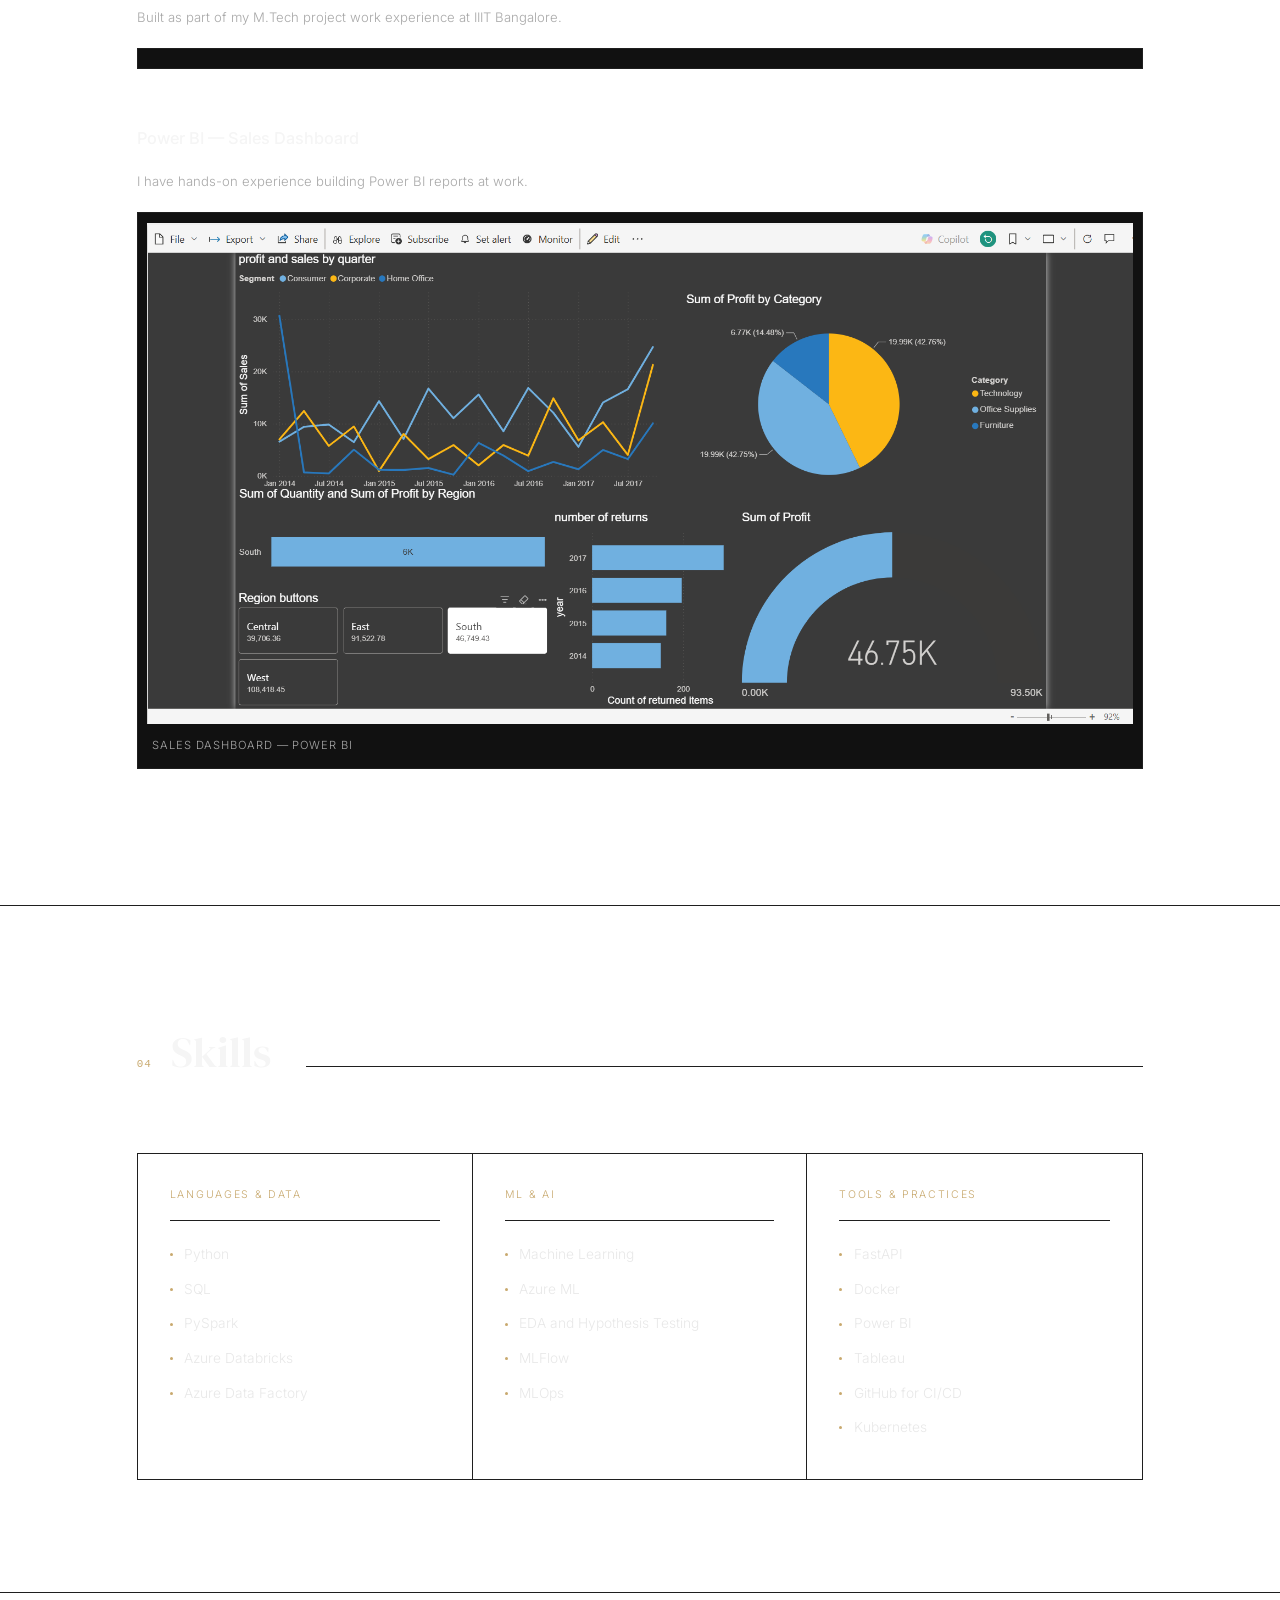
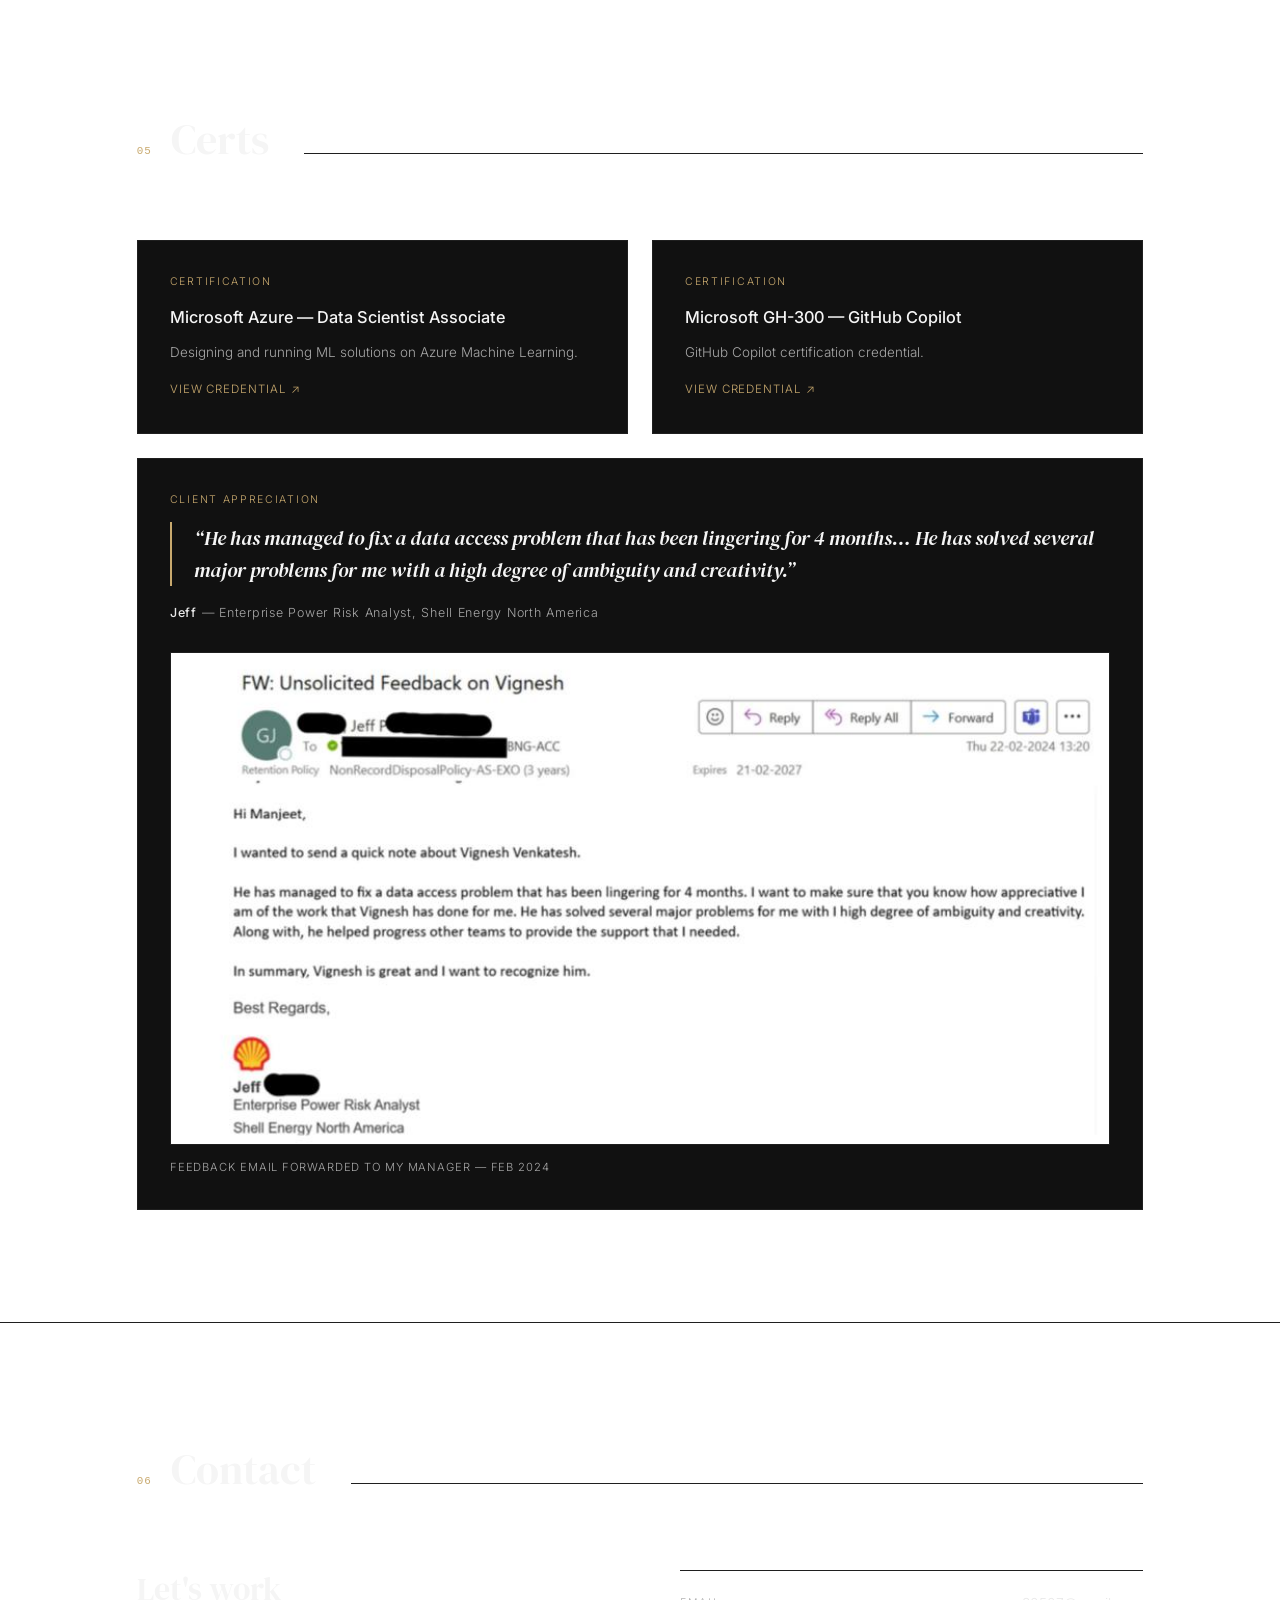
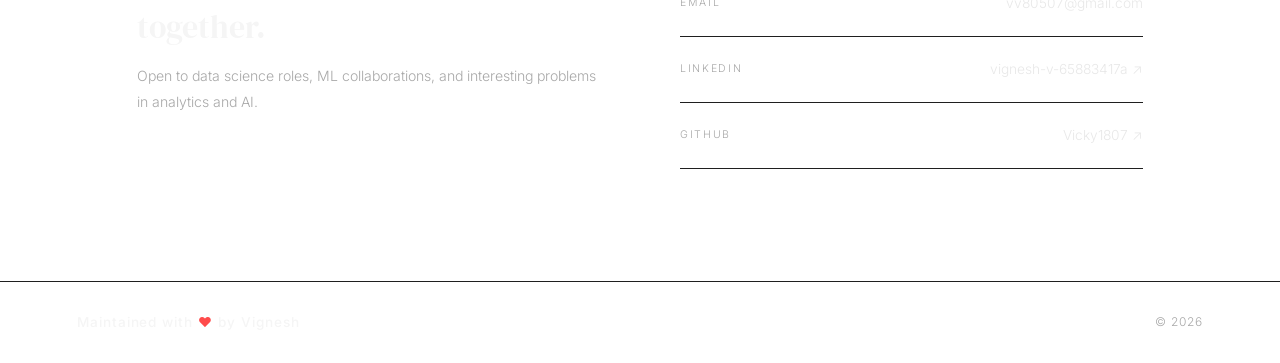
==== commit 6b9cf744: "Implement certs section with grid layout Added a new section for certifications with a grid layout a" ====
--- a/index.html
+++ b/index.html
@@ -469,6 +469,88 @@
         flex-shrink: 0;
       }
 
+      /* ── CERTS ── */
+      .certs-grid {
+        display: grid;
+        grid-template-columns: repeat(2, 1fr);
+        gap: 1.5rem;
+      }
+      .cert-tile {
+        border: 1px solid var(--border);
+        background: var(--surface);
+        padding: 2rem;
+        text-decoration: none;
+        display: block;
+        transition:
+          border-color 0.25s,
+          transform 0.25s;
+      }
+      a.cert-tile:hover {
+        border-color: var(--accent);
+        transform: translateY(-3px);
+      }
+      .cert-tile-label {
+        font-size: 0.66rem;
+        letter-spacing: 0.16em;
+        text-transform: uppercase;
+        color: var(--accent);
+        margin-bottom: 0.8rem;
+      }
+      .cert-tile h3 {
+        font-size: 1.02rem;
+        font-weight: 500;
+        color: var(--white);
+        margin-bottom: 0.5rem;
+      }
+      .cert-tile p {
+        font-size: 0.84rem;
+        color: var(--text);
+        line-height: 1.8;
+      }
+      .cert-tile-link {
+        display: inline-block;
+        margin-top: 1rem;
+        font-size: 0.72rem;
+        letter-spacing: 0.08em;
+        text-transform: uppercase;
+        color: var(--accent);
+      }
+      .cert-tile.wide {
+        grid-column: 1 / -1;
+      }
+      .quote {
+        font-family: var(--serif);
+        font-style: italic;
+        font-size: 1.25rem;
+        line-height: 1.6;
+        color: var(--white);
+        border-left: 2px solid var(--accent);
+        padding-left: 1.4rem;
+        margin: 0.5rem 0 1rem;
+      }
+      .quote-author {
+        font-size: 0.78rem;
+        color: var(--text);
+        letter-spacing: 0.06em;
+        margin-bottom: 1.8rem;
+      }
+      .quote-author strong {
+        color: var(--text-hi);
+        font-weight: 500;
+      }
+      .appreciation-photo img {
+        width: 100%;
+        display: block;
+        border: 1px solid var(--border);
+      }
+      .appreciation-caption {
+        font-size: 0.7rem;
+        letter-spacing: 0.08em;
+        text-transform: uppercase;
+        color: var(--text);
+        padding-top: 0.8rem;
+      }
+
       /* ── CONTACT ── */
       .contact-grid {
         display: grid;
@@ -584,6 +666,9 @@
         .skill-group:last-child {
           border-bottom: none;
         }
+        .certs-grid {
+          grid-template-columns: 1fr;
+        }
         .project-item {
           grid-template-columns: 50px 1fr;
         }
@@ -608,6 +693,7 @@
         <li><a href="#projects">Projects</a></li>
         <li><a href="#dashboards">Dashboards</a></li>
         <li><a href="#skills">Skills</a></li>
+        <li><a href="#certs">Certs</a></li>
         <li><a href="#contact">Contact</a></li>
       </ul>
     </nav>
@@ -937,10 +1023,68 @@
 
     <div class="divider"></div>
 
+    <!-- CERTS -->
+    <div class="section" id="certs">
+      <div class="section-header">
+        <span class="section-num">05</span>
+        <h2>Certs</h2>
+      </div>
+
+      <div class="certs-grid">
+        <a
+          class="cert-tile"
+          href="https://learn.microsoft.com/en-us/users/vigneshv-6725/credentials/df04bb06d9c287fc"
+          target="_blank"
+        >
+          <div class="cert-tile-label">Certification</div>
+          <h3>Microsoft Azure — Data Scientist Associate</h3>
+          <p>Designing and running ML solutions on Azure Machine Learning.</p>
+          <span class="cert-tile-link">View credential ↗</span>
+        </a>
+
+        <a
+          class="cert-tile"
+          href="https://learn.microsoft.com/api/credentials/share/en-us/VigneshV-6725/81555DF453EF45F7?sharingId=F4DC5ACF941AD7EF"
+          target="_blank"
+          rel="noopener noreferrer"
+        >
+          <div class="cert-tile-label">Certification</div>
+          <h3>Microsoft GH-300 — GitHub Copilot</h3>
+          <p>GitHub Copilot certification credential.</p>
+          <span class="cert-tile-link">View credential ↗</span>
+        </a>
+
+        <!-- Client appreciation tile -->
+        <div class="cert-tile wide">
+          <div class="cert-tile-label">Client Appreciation</div>
+          <div class="quote">
+            “He has managed to fix a data access problem that has been lingering
+            for 4 months… He has solved several major problems for me with a
+            high degree of ambiguity and creativity.”
+          </div>
+          <div class="quote-author">
+            <strong>Jeff</strong> — Enterprise Power Risk Analyst, Shell Energy
+            North America
+          </div>
+          <div class="appreciation-photo">
+            <img
+              src="appreciation.png"
+              alt="Client appreciation email from Shell Energy North America"
+            />
+            <div class="appreciation-caption">
+              Feedback email forwarded to my manager — Feb 2024
+            </div>
+          </div>
+        </div>
+      </div>
+    </div>
+
+    <div class="divider"></div>
+
     <!-- CONTACT -->
     <div class="section" id="contact">
       <div class="section-header">
-        <span class="section-num">05</span>
+        <span class="section-num">06</span>
         <h2>Contact</h2>
       </div>
 
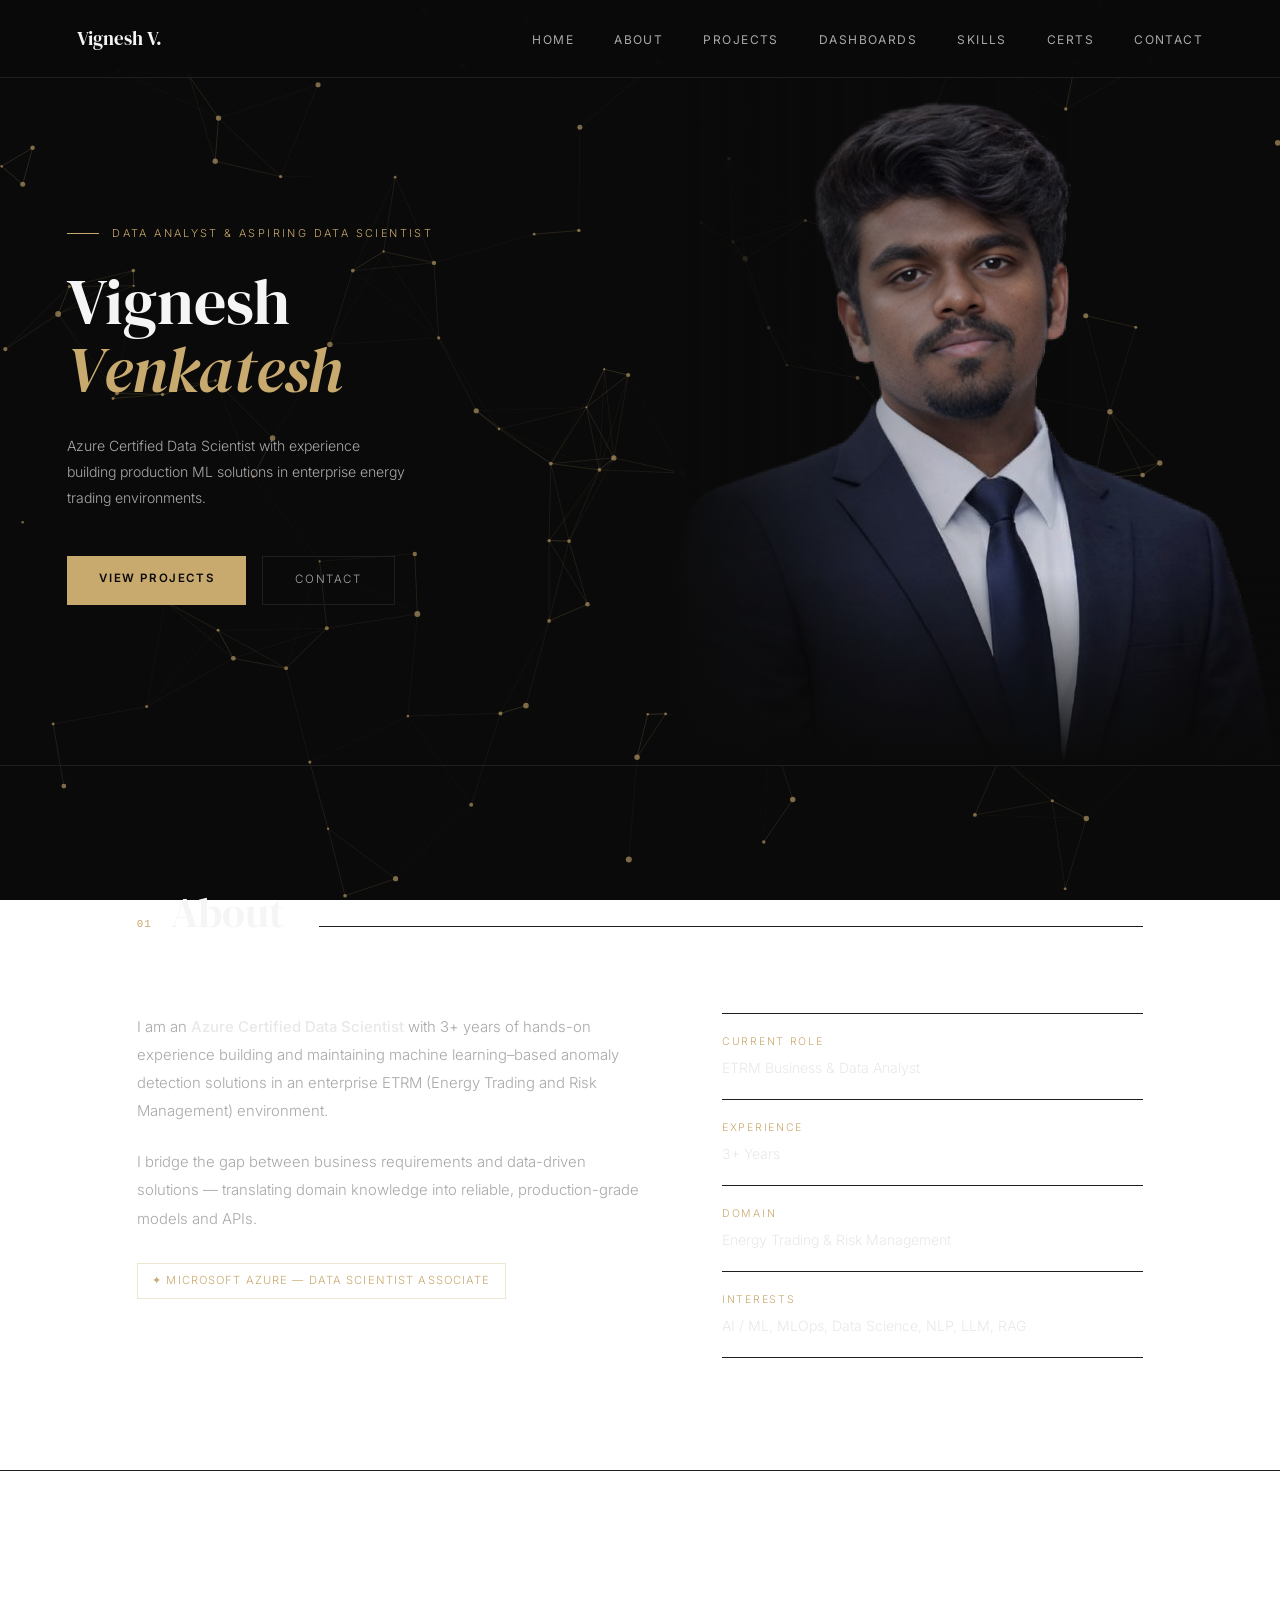
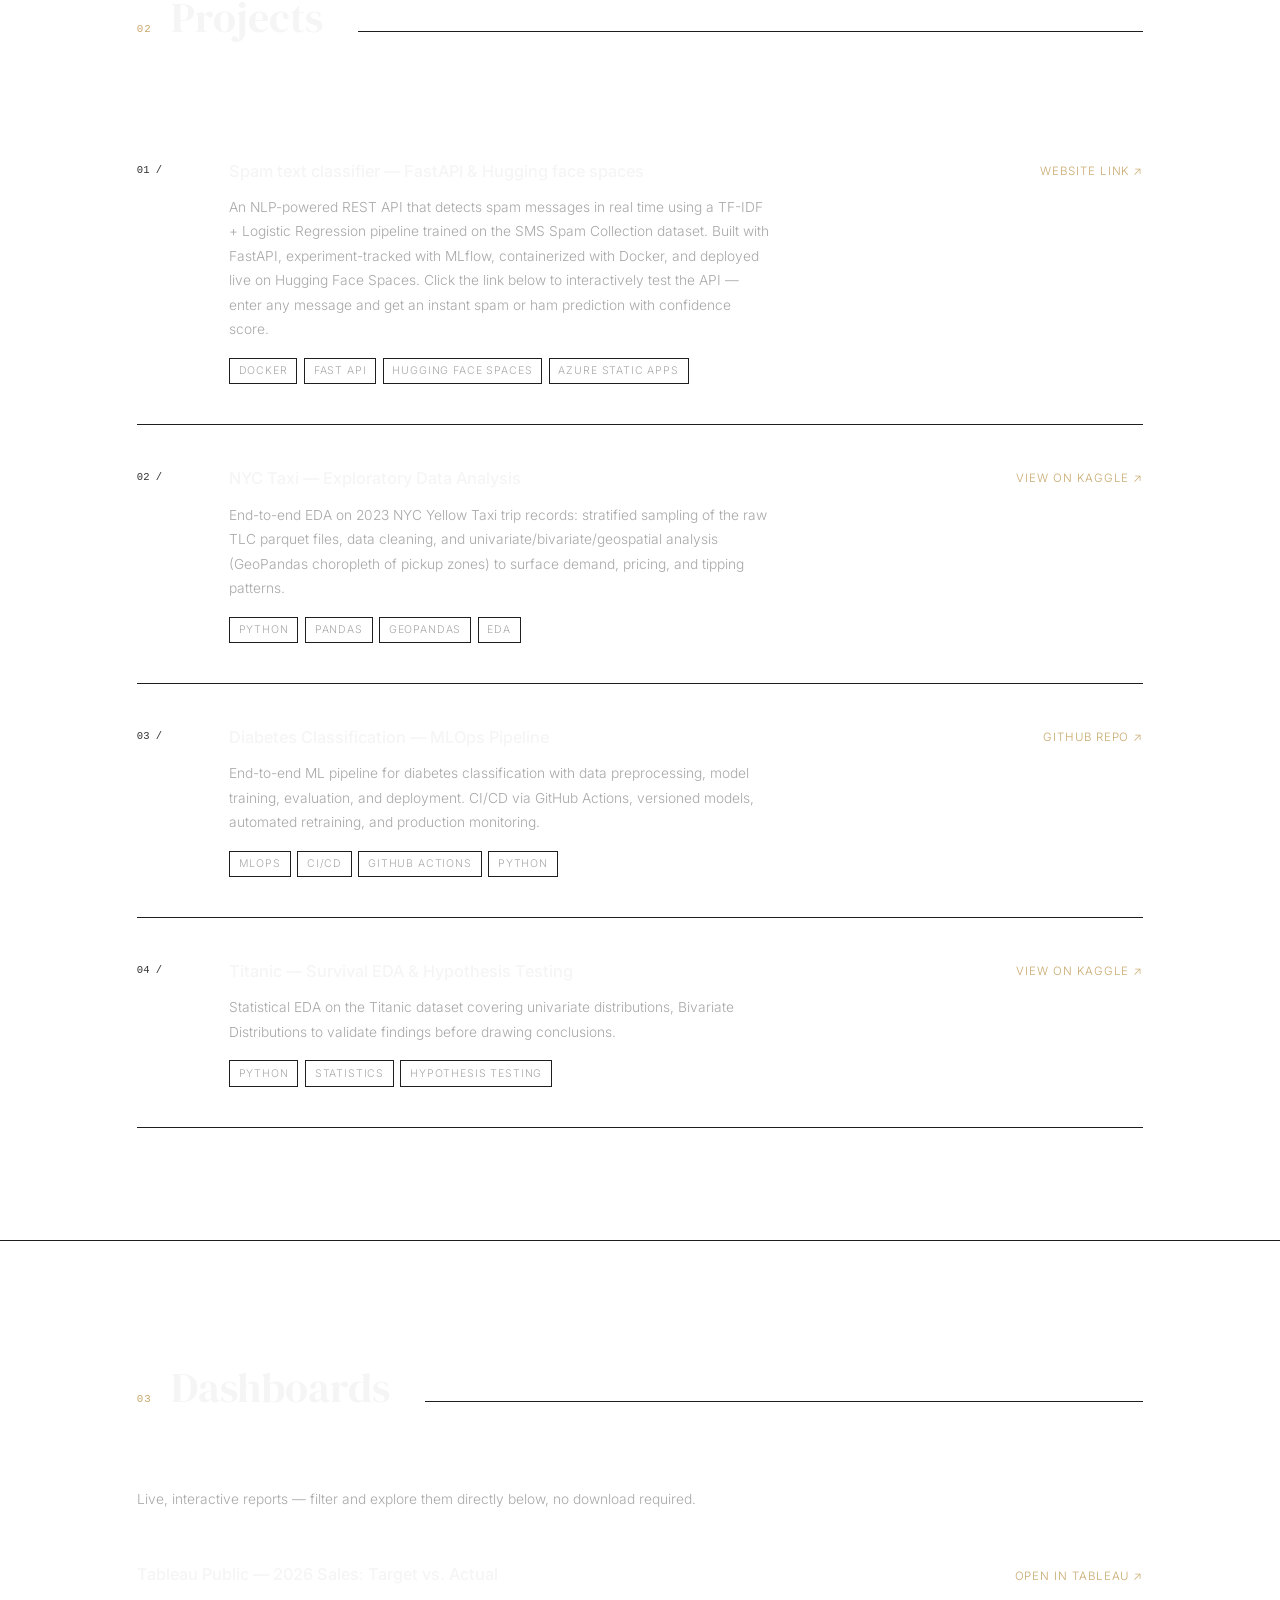
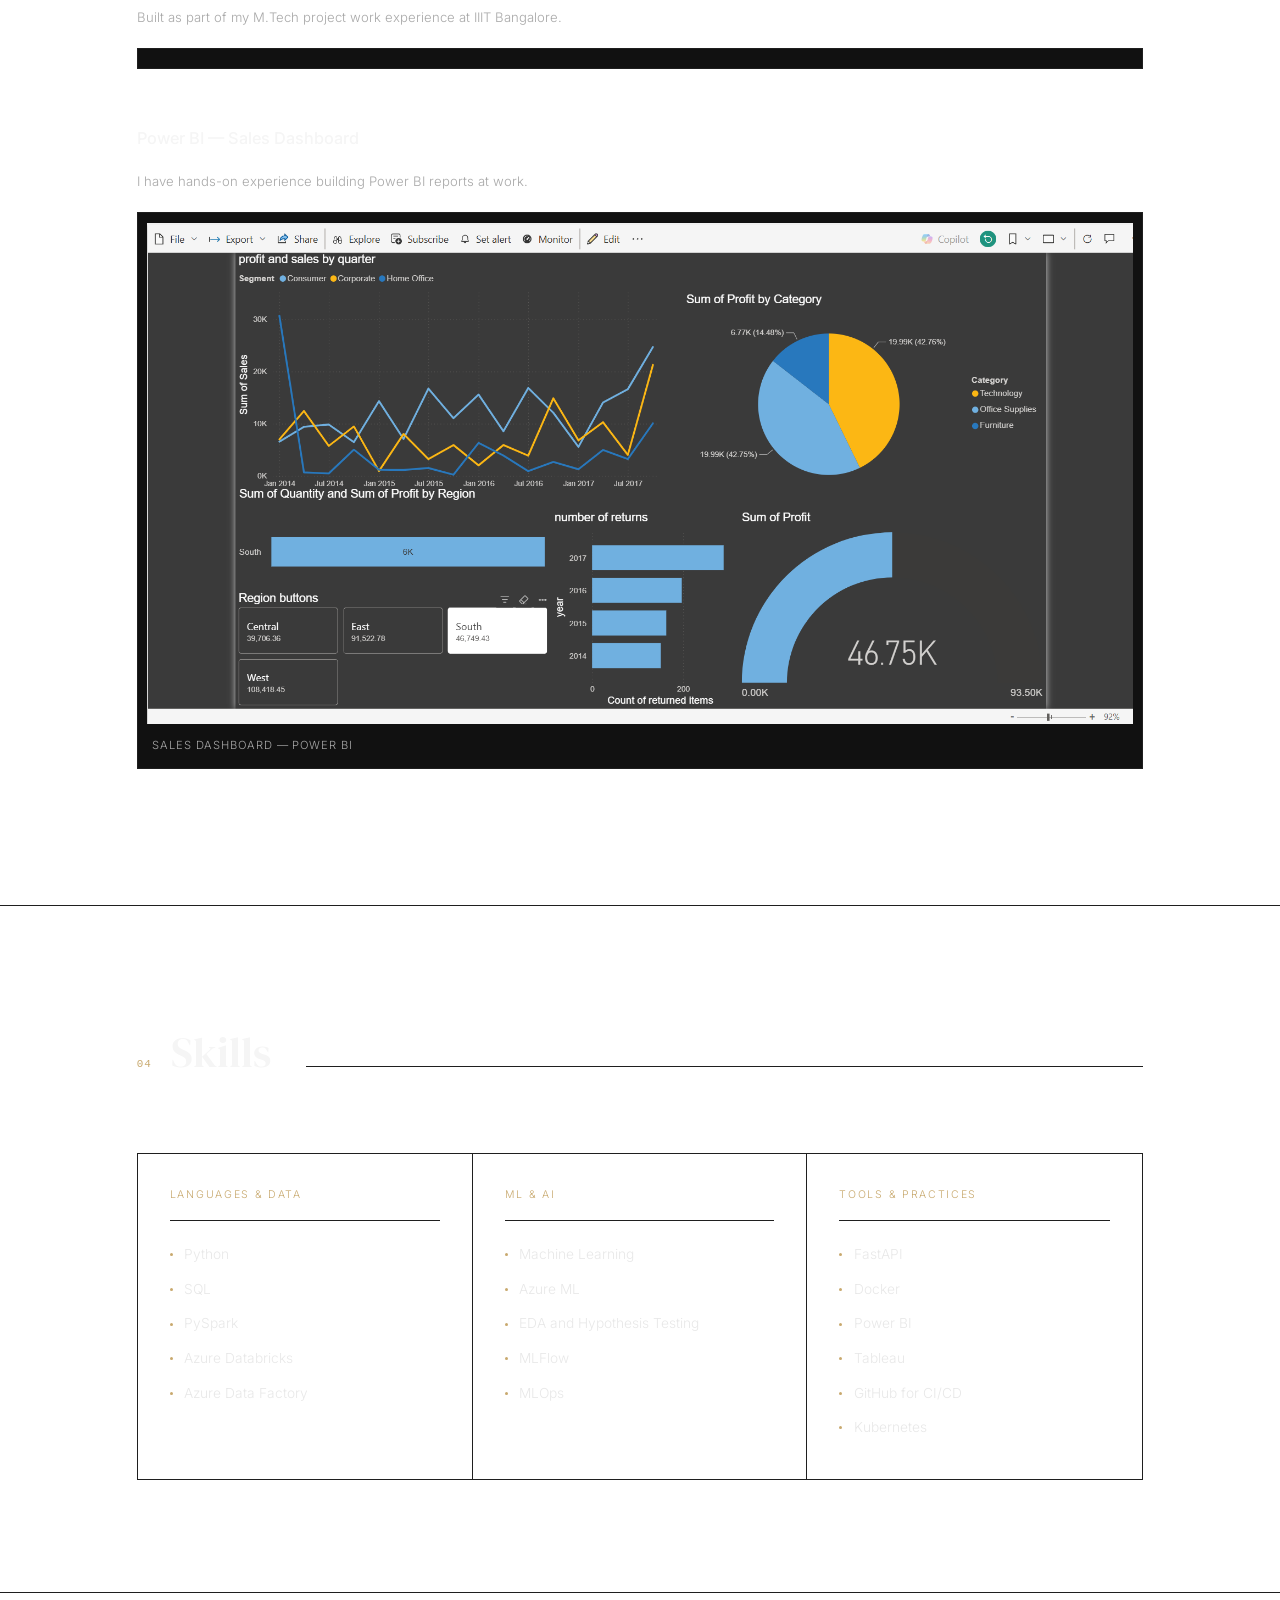
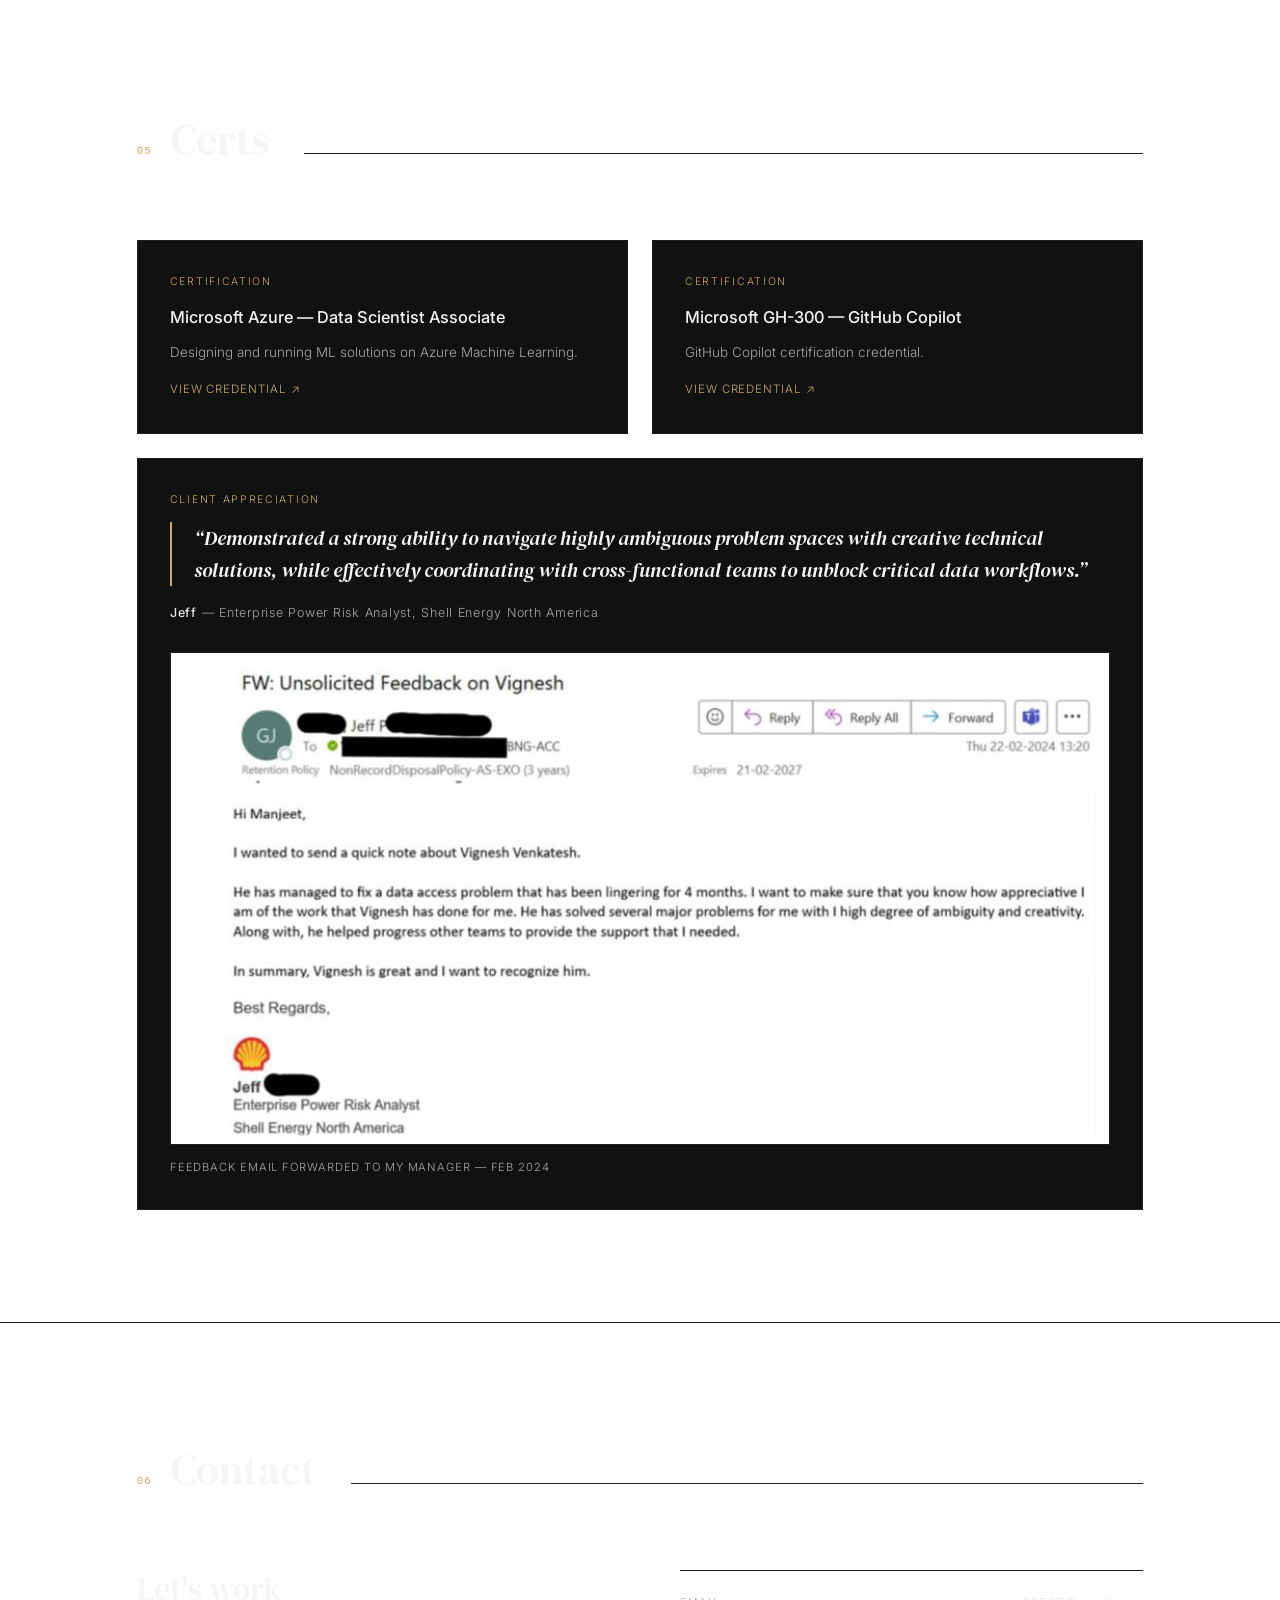
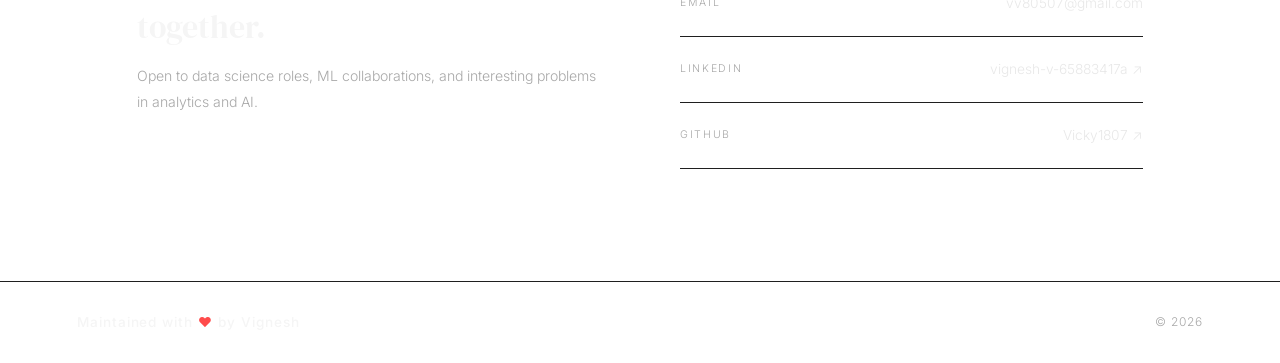
==== commit e6d64c43: "update cert tiles .html" ====
--- a/index.html
+++ b/index.html
@@ -1058,9 +1058,8 @@
         <div class="cert-tile wide">
           <div class="cert-tile-label">Client Appreciation</div>
           <div class="quote">
-            “He has managed to fix a data access problem that has been lingering
-            for 4 months… He has solved several major problems for me with a
-            high degree of ambiguity and creativity.”
+            “Demonstrated a strong ability to navigate highly ambiguous problem spaces with creative technical solutions, 
+             while effectively coordinating with cross-functional teams to unblock critical data workflows.”
           </div>
           <div class="quote-author">
             <strong>Jeff</strong> — Enterprise Power Risk Analyst, Shell Energy
